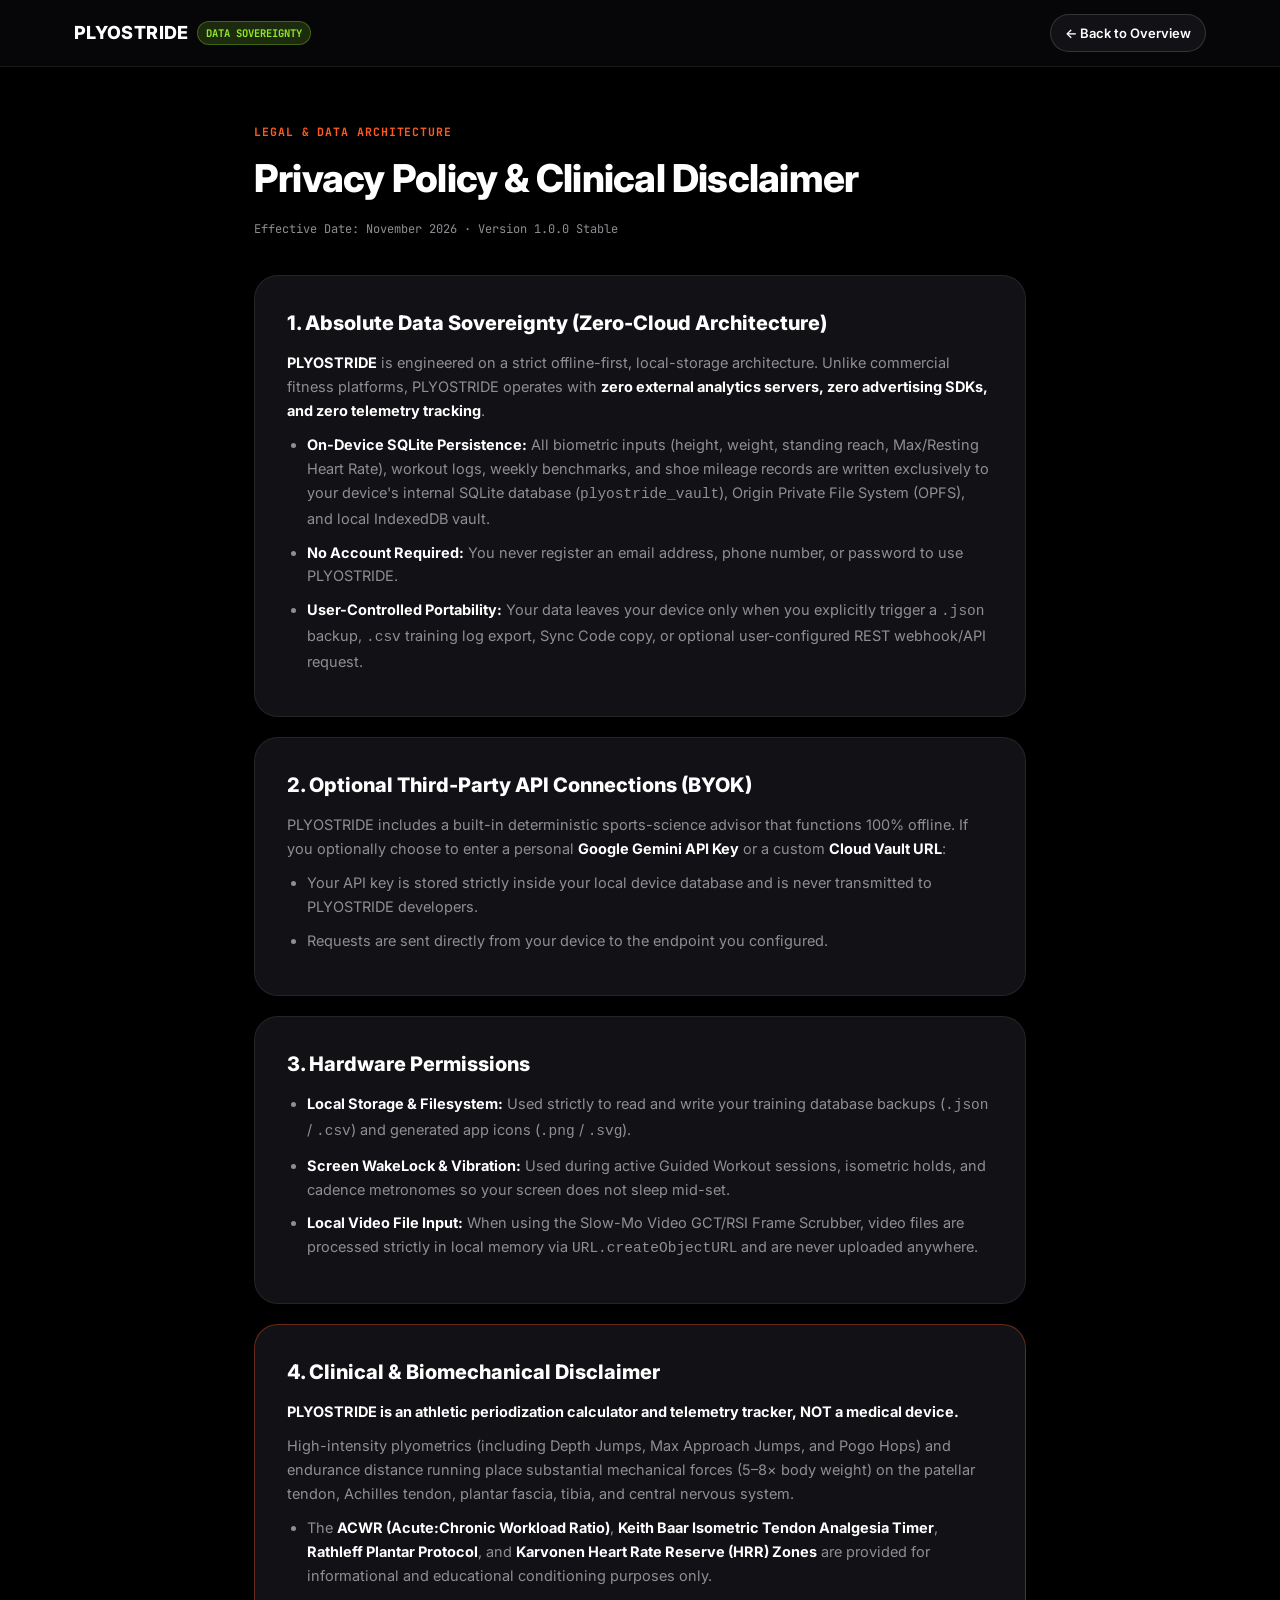
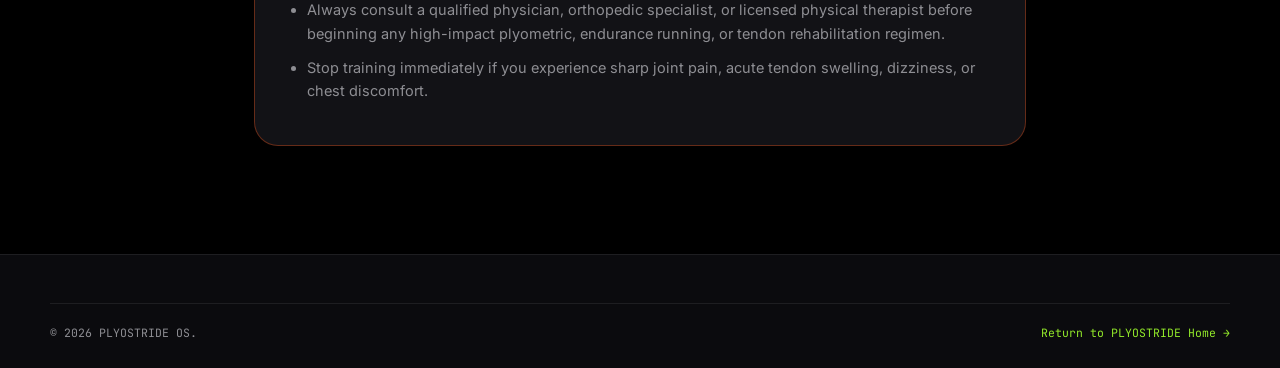
==== privacy.html @ fc4bef41 "Update privacy.html" ====
<!DOCTYPE html>
<html lang="en" data-theme="carbon">
<head>
  <meta charset="UTF-8" />
  <meta name="viewport" content="width=device-width, initial-scale=1.0" />
  <title>Privacy Policy & Clinical Disclaimer | PLYOSTRIDE</title>
  <link rel="icon" type="image/svg+xml" href="data:image/svg+xml,%3Csvg xmlns='http://www.w3.org/2000/svg' viewBox='0 0 512 512'%3E%3Crect width='512' height='512' rx='118' fill='%23121215'/%3E%3Cpath d='M104 388 C196 306 312 286 414 304' fill='none' stroke='%23FF5A1F' stroke-width='36' stroke-linecap='round'/%3E%3Cpath d='M126 322 C214 246 318 228 402 244' fill='none' stroke='%232BC4F3' stroke-width='34' stroke-linecap='round'/%3E%3Cpath d='M168 258 L256 116 L344 258' fill='none' stroke='%2392E82A' stroke-width='42' stroke-linecap='round' stroke-linejoin='round'/%3E%3Ccircle cx='256' cy='228' r='22' fill='%2392E82A'/%3E%3C/svg%3E" />
  <link href="https://fonts.googleapis.com/css2?family=Inter:wght@400;500;600;700;800&family=JetBrains+Mono:wght@500;700&display=swap" rel="stylesheet" />
  <link rel="stylesheet" href="styles.css" />
</head>
<body>

  <nav class="top-nav">
    <div class="nav-inner">
      <a href="index.html" class="brand-lockup">
        <img src="icon.jpg" alt="" class="footer-icon" onerror="this.style.display='none'" />
        <div class="brand-text-wrap">
          <span class="logo-text">PLYOSTRIDE</span>
          <span class="version-pill mono">DATA SOVEREIGNTY</span>
        </div>
      </a>
      <div class="nav-actions">
        <a href="index.html" class="btn-nav">← Back to Overview</a>
      </div>
    </div>
  </nav>

  <main class="legal-container">
    <div class="section-header">
      <span class="eyebrow mono">LEGAL & DATA ARCHITECTURE</span>
      <h2>Privacy Policy & Clinical Disclaimer</h2>
      <p class="mono" style="font-size:12px;">Effective Date: November 2026 · Version 1.0.0 Stable</p>
    </div>

    <section class="legal-card">
      <h2>1. Absolute Data Sovereignty (Zero-Cloud Architecture)</h2>
      <p>
        <strong>PLYOSTRIDE</strong> is engineered on a strict offline-first, local-storage architecture. Unlike commercial fitness platforms, PLYOSTRIDE operates with <strong>zero external analytics servers, zero advertising SDKs, and zero telemetry tracking</strong>.
      </p>
      <ul>
        <li><strong>On-Device SQLite Persistence:</strong> All biometric inputs (height, weight, standing reach, Max/Resting Heart Rate), workout logs, weekly benchmarks, and shoe mileage records are written exclusively to your device's internal SQLite database (<code>plyostride_vault</code>), Origin Private File System (OPFS), and local IndexedDB vault.</li>
        <li><strong>No Account Required:</strong> You never register an email address, phone number, or password to use PLYOSTRIDE.</li>
        <li><strong>User-Controlled Portability:</strong> Your data leaves your device only when you explicitly trigger a <code>.json</code> backup, <code>.csv</code> training log export, Sync Code copy, or optional user-configured REST webhook/API request.</li>
      </ul>
    </section>

    <section class="legal-card">
      <h2>2. Optional Third-Party API Connections (BYOK)</h2>
      <p>
        PLYOSTRIDE includes a built-in deterministic sports-science advisor that functions 100% offline. If you optionally choose to enter a personal <strong>Google Gemini API Key</strong> or a custom <strong>Cloud Vault URL</strong>:
      </p>
      <ul>
        <li>Your API key is stored strictly inside your local device database and is never transmitted to PLYOSTRIDE developers.</li>
        <li>Requests are sent directly from your device to the endpoint you configured.</li>
      </ul>
    </section>

    <section class="legal-card">
      <h2>3. Hardware Permissions</h2>
      <ul>
        <li><strong>Local Storage & Filesystem:</strong> Used strictly to read and write your training database backups (<code>.json</code> / <code>.csv</code>) and generated app icons (<code>.png</code> / <code>.svg</code>).</li>
        <li><strong>Screen WakeLock & Vibration:</strong> Used during active Guided Workout sessions, isometric holds, and cadence metronomes so your screen does not sleep mid-set.</li>
        <li><strong>Local Video File Input:</strong> When using the Slow-Mo Video GCT/RSI Frame Scrubber, video files are processed strictly in local memory via <code>URL.createObjectURL</code> and are never uploaded anywhere.</li>
      </ul>
    </section>

    <section class="legal-card" style="border-color:rgba(255, 90, 31, 0.35);">
      <h2>4. Clinical & Biomechanical Disclaimer</h2>
      <p>
        <strong>PLYOSTRIDE is an athletic periodization calculator and telemetry tracker, NOT a medical device.</strong>
      </p>
      <p>
        High-intensity plyometrics (including Depth Jumps, Max Approach Jumps, and Pogo Hops) and endurance distance running place substantial mechanical forces (5–8× body weight) on the patellar tendon, Achilles tendon, plantar fascia, tibia, and central nervous system.
      </p>
      <ul>
        <li>The <strong>ACWR (Acute:Chronic Workload Ratio)</strong>, <strong>Keith Baar Isometric Tendon Analgesia Timer</strong>, <strong>Rathleff Plantar Protocol</strong>, and <strong>Karvonen Heart Rate Reserve (HRR) Zones</strong> are provided for informational and educational conditioning purposes only.</li>
        <li>Always consult a qualified physician, orthopedic specialist, or licensed physical therapist before beginning any high-impact plyometric, endurance running, or tendon rehabilitation regimen.</li>
        <li>Stop training immediately if you experience sharp joint pain, acute tendon swelling, dizziness, or chest discomfort.</li>
      </ul>
    </section>
  </main>

  <footer class="site-footer">
    <div class="footer-bottom mono">
      <span>© 2026 PLYOSTRIDE OS.</span>
      <a href="index.html" style="color:var(--secondary);text-decoration:none;">Return to PLYOSTRIDE Home →</a>
    </div>
  </footer>

</body>
</html>
---- styles.css ----
/* ==========================================================================
   PLYOSTRIDE WEBSITE DESIGN SYSTEM — XIAOMI HYPEROS OLED ARCHITECTURE
   ========================================================================== */
:root,
html[data-theme="carbon"] {
  --bg: #000000;
  --bg-elevated: #0B0B0E;
  --card: #121216;
  --card-hover: #18181E;
  --hairline: rgba(255, 255, 255, 0.08);
  --hairline-strong: rgba(255, 255, 255, 0.15);
  --text: #FFFFFF;
  --text-dim: #8E8E93;
  --primary: #FF5A1F;
  --secondary: #92E82A;
  --tertiary: #2BC4F3;
  --primary-glow: rgba(255, 90, 31, 0.20);
  --secondary-glow: rgba(146, 232, 42, 0.16);
  --tertiary-glow: rgba(43, 196, 243, 0.16);
  --radius-lg: 24px;
  --radius-md: 16px;
  --spring: cubic-bezier(0.22, 1, 0.36, 1);
}

html[data-theme="cobalt"] {
  --bg: #030712;
  --bg-elevated: #091024;
  --card: #0F172A;
  --card-hover: #1E293B;
  --primary: #3B82F6;
  --secondary: #38BDF8;
  --tertiary: #818CF8;
  --primary-glow: rgba(59, 130, 246, 0.22);
  --secondary-glow: rgba(56, 189, 248, 0.18);
}

html[data-theme="emerald"] {
  --bg: #020806;
  --bg-elevated: #07120E;
  --card: #0B1914;
  --card-hover: #132A22;
  --primary: #10B981;
  --secondary: #A3E635;
  --tertiary: #2DD4BF;
  --primary-glow: rgba(16, 185, 129, 0.22);
  --secondary-glow: rgba(163, 230, 53, 0.18);
}

html[data-theme="crimson"] {
  --bg: #090305;
  --bg-elevated: #12070B;
  --card: #180C10;
  --card-hover: #271319;
  --primary: #F43F5E;
  --secondary: #FB923C;
  --tertiary: #FACC15;
  --primary-glow: rgba(244, 63, 94, 0.22);
  --secondary-glow: rgba(251, 146, 60, 0.18);
}

html[data-theme="amethyst"] {
  --bg: #07040F;
  --bg-elevated: #0E081C;
  --card: #130E24;
  --card-hover: #1F173A;
  --primary: #A855F7;
  --secondary: #22D3EE;
  --tertiary: #E879F9;
  --primary-glow: rgba(168, 85, 247, 0.24);
  --secondary-glow: rgba(34, 211, 238, 0.18);
}

* {
  box-sizing: border-box;
  margin: 0;
  padding: 0;
}

html {
  scroll-behavior: smooth;
  background-color: var(--bg);
  color: var(--text);
  font-family: 'Inter', -apple-system, BlinkMacSystemFont, sans-serif;
  line-height: 1.55;
  -webkit-font-smoothing: antialiased;
}

body {
  background-color: var(--bg);
  color: var(--text);
  overflow-x: hidden;
  position: relative;
  transition: background-color 0.35s var(--spring);
}

.mono {
  font-family: 'JetBrains Mono', monospace;
  font-variant-numeric: tabular-nums;
}

.text-green { color: var(--secondary) !important; }
.text-orange { color: var(--primary) !important; }
.text-cyan { color: var(--tertiary) !important; }

.text-gradient {
  background: linear-gradient(135deg, var(--primary) 0%, var(--secondary) 55%, var(--tertiary) 100%);
  -webkit-background-clip: text;
  -webkit-text-fill-color: transparent;
}

.ambient-glow {
  position: fixed;
  top: -180px;
  left: 50%;
  transform: translateX(-50%);
  width: 860px;
  height: 460px;
  background: radial-gradient(circle, var(--primary-glow) 0%, var(--secondary-glow) 40%, transparent 72%);
  filter: blur(90px);
  pointer-events: none;
  z-index: 0;
  transition: background 0.4s ease;
}

/* ==========================================================================
   NAVIGATION BAR
   ========================================================================== */
.top-nav {
  position: sticky;
  top: 0;
  z-index: 100;
  background: rgba(8, 8, 11, 0.82);
  backdrop-filter: blur(22px) saturate(180%);
  -webkit-backdrop-filter: blur(22px) saturate(180%);
  border-bottom: 1px solid var(--hairline);
}

.nav-inner {
  max-width: 1180px;
  margin: 0 auto;
  padding: 14px 24px;
  display: flex;
  align-items: center;
  justify-content: space-between;
  gap: 16px;
}

.brand-lockup {
  display: inline-flex;
  align-items: center;
  gap: 11px;
  text-decoration: none;
  color: var(--text);
}

.brand-squircle {
  width: 36px;
  height: 36px;
  border-radius: 10px;
  flex-shrink: 0;
  box-shadow: 0 4px 14px rgba(0, 0, 0, 0.6);
}

.brand-text-wrap {
  display: flex;
  align-items: center;
  gap: 8px;
}

.logo-text {
  font-size: 18px;
  font-weight: 800;
  letter-spacing: 0.02em;
}

.version-pill {
  font-size: 10.5px;
  font-weight: 700;
  padding: 3px 8px;
  border-radius: 999px;
  background: var(--secondary-glow);
  color: var(--secondary);
  border: 1px solid rgba(146, 232, 42, 0.3);
}

.nav-links {
  display: flex;
  align-items: center;
  gap: 24px;
}

.nav-links a {
  color: var(--text-dim);
  text-decoration: none;
  font-size: 13.5px;
  font-weight: 600;
  transition: color 0.2s ease;
}

.nav-links a:hover {
  color: var(--text);
}

.nav-actions {
  display: flex;
  align-items: center;
  gap: 12px;
}

.theme-switcher {
  display: inline-flex;
  align-items: center;
  gap: 5px;
  background: var(--card);
  border: 1px solid var(--hairline);
  padding: 4px 7px;
  border-radius: 999px;
}

.theme-dot {
  width: 20px;
  height: 20px;
  border-radius: 50%;
  border: 1.5px solid transparent;
  background: transparent;
  display: inline-flex;
  align-items: center;
  justify-content: center;
  cursor: pointer;
  transition: transform 0.18s var(--spring), border-color 0.18s ease;
}

.theme-dot span {
  width: 12px;
  height: 12px;
  border-radius: 50%;
}

.theme-dot.active {
  border-color: var(--text);
  transform: scale(1.12);
}

.btn-nav {
  display: inline-flex;
  align-items: center;
  gap: 6px;
  background: var(--card);
  border: 1px solid var(--hairline-strong);
  color: var(--text);
  text-decoration: none;
  font-size: 13px;
  font-weight: 600;
  padding: 8px 14px;
  border-radius: 999px;
  transition: all 0.2s var(--spring);
}

.btn-nav:hover {
  background: var(--card-hover);
  border-color: var(--primary);
  transform: translateY(-1px);
}

/* ==========================================================================
   HERO SECTION & INTERACTIVE PHONE MOCKUP
   ========================================================================== */
.hero {
  position: relative;
  z-index: 1;
  max-width: 1180px;
  margin: 0 auto;
  padding: 64px 24px 72px;
}

.hero-grid {
  display: grid;
  grid-template-columns: 1.15fr 0.85fr;
  gap: 48px;
  align-items: center;
}

.status-banner {
  display: inline-flex;
  align-items: center;
  gap: 8px;
  background: var(--card);
  border: 1px solid var(--hairline-strong);
  padding: 6px 14px;
  border-radius: 999px;
  font-size: 11px;
  font-weight: 700;
  color: var(--secondary);
  margin-bottom: 20px;
}

.status-dot {
  width: 8px;
  height: 8px;
  border-radius: 50%;
  background: var(--secondary);
  box-shadow: 0 0 10px var(--secondary);
}

.hero h1 {
  font-size: clamp(2.4rem, 4.6vw, 3.8rem);
  font-weight: 900;
  letter-spacing: -0.03em;
  line-height: 1.08;
  margin-bottom: 20px;
}

.hero-sub {
  font-size: 17px;
  color: var(--text-dim);
  max-width: 580px;
  margin-bottom: 28px;
  line-height: 1.6;
}

.hero-sub strong {
  color: var(--text);
}

.cta-group {
  display: flex;
  flex-wrap: wrap;
  gap: 14px;
  margin-bottom: 32px;
}

.btn {
  display: inline-flex;
  align-items: center;
  justify-content: center;
  gap: 10px;
  font-size: 15px;
  font-weight: 800;
  padding: 15px 26px;
  border-radius: 16px;
  text-decoration: none;
  cursor: pointer;
  transition: transform 0.2s var(--spring), box-shadow 0.2s ease, background 0.2s ease;
}

.btn:active {
  transform: scale(0.97);
}

.btn-primary {
  background: linear-gradient(135deg, var(--secondary) 0%, var(--primary) 100%);
  color: #000000;
  box-shadow: 0 10px 30px var(--primary-glow);
}

.btn-primary:hover {
  transform: translateY(-2px);
  box-shadow: 0 14px 36px var(--primary-glow);
}

.btn-secondary {
  background: var(--card);
  color: var(--text);
  border: 1px solid var(--hairline-strong);
}

.btn-secondary:hover {
  background: var(--card-hover);
  border-color: var(--tertiary);
}

.hero-telemetry-strip {
  display: grid;
  grid-template-columns: repeat(3, 1fr);
  gap: 10px;
  max-width: 560px;
}

.tel-pill {
  background: var(--card);
  border: 1px solid var(--hairline);
  border-radius: 14px;
  padding: 10px 12px;
  display: flex;
  flex-direction: column;
  gap: 3px;
}

.tel-lbl {
  font-size: 10px;
  color: var(--text-dim);
  font-weight: 700;
}

.tel-val {
  font-size: 12px;
  font-weight: 700;
  color: var(--text);
}

/* Interactive Phone Mockup */
.hero-device-stage {
  display: flex;
  flex-direction: column;
  align-items: center;
}

.phone-frame {
  width: 334px;
  background: #08080A;
  border: 2px solid rgba(255, 255, 255, 0.14);
  border-radius: 42px;
  padding: 12px;
  box-shadow: 0 28px 70px rgba(0, 0, 0, 0.85), 0 0 40px var(--primary-glow);
  position: relative;
}

.phone-notch {
  width: 96px;
  height: 20px;
  background: #000000;
  border-radius: 999px;
  margin: 2px auto 10px;
  border: 1px solid rgba(255, 255, 255, 0.06);
}

.phone-screen {
  background: var(--bg);
  border-radius: 30px;
  padding: 14px 12px 12px;
  min-height: 490px;
  display: flex;
  flex-direction: column;
  justify-content: space-between;
  border: 1px solid var(--hairline);
}

.mock-header {
  display: flex;
  align-items: center;
  justify-content: space-between;
  margin-bottom: 10px;
}

.mock-brand {
  display: flex;
  align-items: center;
  gap: 7px;
}

.mock-icon-img {
  width: 24px;
  height: 24px;
  border-radius: 7px;
}

.mock-title {
  font-size: 15px;
  font-weight: 800;
}

.mock-wk-pill {
  font-size: 11px;
  font-weight: 700;
  background: var(--card);
  border: 1px solid var(--hairline);
  padding: 3px 9px;
  border-radius: 999px;
}

.mock-view {
  display: none;
  flex-direction: column;
  gap: 9px;
  flex: 1;
}

.mock-view.active {
  display: flex;
}

.mock-verse {
  background: rgba(255, 255, 255, 0.03);
  border-left: 2.5px solid var(--primary);
  border-radius: 4px 10px 10px 4px;
  padding: 7px 10px;
}

.mock-rings-wrap {
  position: relative;
  display: flex;
  justify-content: center;
  align-items: center;
  padding: 2px 0;
}

.mock-stadium-svg {
  width: 200px;
  height: 162px;
}

.mock-badge-left,
.mock-badge-right {
  position: absolute;
  bottom: 6px;
  background: var(--card);
  border: 1px solid var(--hairline);
  border-radius: 12px;
  padding: 5px 9px;
  display: flex;
  flex-direction: column;
}

.mock-badge-left { left: 2px; }
.mock-badge-right { right: 2px; align-items: flex-end; }

.mock-card {
  background: var(--card);
  border: 1px solid var(--hairline);
  border-radius: 16px;
  padding: 11px 12px;
}

.mock-3col {
  display: grid;
  grid-template-columns: repeat(3, 1fr);
  gap: 6px;
}

.mock-m-lbl { font-size: 10px; color: var(--text-dim); }
.mock-m-val { font-size: 18px; font-weight: 800; line-height: 1.15; margin-top: 2px; }
.mock-m-sub { font-size: 10px; color: var(--text-dim); }

.mock-acwr-bar {
  position: relative;
  height: 8px;
  border-radius: 999px;
  background: linear-gradient(90deg, #3B82F6 0% 28%, #92E82A 28% 65%, #FACC15 65% 78%, #FF453A 78% 100%);
  margin: 8px 0 6px;
}

.mock-acwr-pin {
  position: absolute;
  top: -3px;
  width: 4px;
  height: 14px;
  background: #FFFFFF;
  border-radius: 2px;
}

.mock-tag {
  font-size: 10px;
  font-weight: 700;
  padding: 2px 7px;
  border-radius: 999px;
  background: var(--secondary-glow);
  color: var(--secondary);
}

.mock-ex-item {
  display: flex;
  align-items: center;
  gap: 9px;
  padding: 7px 0;
  border-top: 1px solid var(--hairline);
}

.mock-ex-item:first-of-type { border-top: none; }
.mock-ex-item.done .mock-ex-name { text-decoration: line-through; color: var(--text-dim); }

.mock-chk {
  width: 18px;
  height: 18px;
  border-radius: 50%;
  background: var(--secondary);
  color: #000;
  font-size: 11px;
  font-weight: 900;
  display: inline-flex;
  align-items: center;
  justify-content: center;
  flex-shrink: 0;
}

.mock-chk-open {
  width: 18px;
  height: 18px;
  border-radius: 50%;
  border: 2px solid #48484A;
  flex-shrink: 0;
}

.mock-ex-name { font-size: 12px; font-weight: 600; }
.mock-ex-rx { font-size: 10px; color: var(--text-dim); }

.mock-bottom-nav {
  display: grid;
  grid-template-columns: repeat(3, 1fr);
  gap: 4px;
  background: rgba(255, 255, 255, 0.03);
  border: 1px solid var(--hairline);
  border-radius: 14px;
  padding: 4px;
  margin-top: 10px;
}

.mock-nav-btn {
  background: transparent;
  border: none;
  color: var(--text-dim);
  font-size: 11px;
  font-weight: 700;
  padding: 6px 4px;
  border-radius: 10px;
  cursor: pointer;
}

.mock-nav-btn.active {
  background: var(--card);
  color: var(--primary);
}

.mockup-caption {
  font-size: 11px;
  color: var(--text-dim);
  margin-top: 12px;
  text-align: center;
}

/* ==========================================================================
   MAIN CONTENT SECTIONS & BENTO GRID
   ========================================================================== */
.content-container {
  position: relative;
  z-index: 1;
  max-width: 1180px;
  margin: 0 auto;
  padding: 0 24px 80px;
}

.section-block {
  padding: 56px 0;
  border-top: 1px solid var(--hairline);
}

.section-header {
  max-width: 680px;
  margin-bottom: 36px;
}

.eyebrow {
  font-size: 11.5px;
  font-weight: 700;
  color: var(--primary);
  letter-spacing: 0.08em;
  display: block;
  margin-bottom: 8px;
}

.section-header h2 {
  font-size: clamp(1.75rem, 3vw, 2.4rem);
  font-weight: 800;
  letter-spacing: -0.02em;
  margin-bottom: 12px;
}

.section-header p {
  color: var(--text-dim);
  font-size: 15.5px;
}

.bento-grid {
  display: grid;
  grid-template-columns: repeat(3, 1fr);
  gap: 18px;
}

.bento-card {
  background: var(--card);
  border: 1px solid var(--hairline);
  border-radius: var(--radius-lg);
  padding: 26px;
  display: flex;
  flex-direction: column;
  gap: 10px;
  transition: transform 0.22s var(--spring), border-color 0.22s ease;
}

.bento-card:hover {
  transform: translateY(-3px);
  border-color: var(--hairline-strong);
}

.bento-wide {
  grid-column: span 2;
}

.bento-top {
  display: flex;
  align-items: center;
  justify-content: space-between;
  gap: 8px;
}

.bento-badge {
  font-size: 11px;
  font-weight: 700;
}

.bento-card h3 {
  font-size: 19px;
  font-weight: 700;
  letter-spacing: -0.01em;
}

.bento-card p {
  font-size: 14.5px;
  color: var(--text-dim);
  line-height: 1.6;
}

.bento-card code {
  font-family: 'JetBrains Mono', monospace;
  font-size: 12.5px;
  background: rgba(255, 255, 255, 0.06);
  padding: 2px 6px;
  border-radius: 6px;
  color: var(--text);
}

/* ==========================================================================
   INTERACTIVE BIOMECHANICAL PHYSICS SANDBOX
   ========================================================================== */
.sandbox-grid {
  display: grid;
  grid-template-columns: 1fr 1fr;
  gap: 20px;
}

.sandbox-card {
  background: var(--card);
  border: 1px solid var(--hairline-strong);
  border-radius: var(--radius-lg);
  padding: 28px;
}

.sandbox-head {
  display: flex;
  align-items: center;
  justify-content: space-between;
  gap: 10px;
  margin-bottom: 8px;
}

.sandbox-head h3 {
  font-size: 18px;
  font-weight: 800;
}

.pill-code {
  font-size: 11.5px;
  font-weight: 700;
  background: var(--primary-glow);
  color: var(--primary);
  padding: 4px 10px;
  border-radius: 999px;
}

.sandbox-desc {
  font-size: 13.5px;
  color: var(--text-dim);
  margin-bottom: 20px;
}

.control-group {
  margin-bottom: 16px;
}

.control-label {
  display: flex;
  justify-content: space-between;
  font-size: 13px;
  font-weight: 600;
  margin-bottom: 6px;
}

input[type="range"] {
  width: 100%;
  accent-color: var(--primary);
  cursor: pointer;
}

.sandbox-results {
  display: grid;
  grid-template-columns: repeat(3, 1fr);
  gap: 10px;
  margin-top: 22px;
}

.res-box {
  background: var(--bg-elevated);
  border: 1px solid var(--hairline);
  border-radius: 14px;
  padding: 12px 10px;
  text-align: center;
  display: flex;
  flex-direction: column;
  gap: 3px;
}

.res-lbl {
  font-size: 10px;
  color: var(--text-dim);
  font-weight: 700;
}

.res-num {
  font-size: 18px;
  font-weight: 800;
}

.res-sub {
  font-size: 11px;
  color: var(--text-dim);
}

/* ==========================================================================
   COMPARISON TABLE & INSTALL STEPS
   ========================================================================== */
.table-scroll-wrap {
  overflow-x: auto;
  background: var(--card);
  border: 1px solid var(--hairline);
  border-radius: var(--radius-lg);
}

.comp-table {
  width: 100%;
  border-collapse: collapse;
  text-align: left;
  font-size: 14px;
}

.comp-table th,
.comp-table td {
  padding: 16px 20px;
  border-bottom: 1px solid var(--hairline);
}

.comp-table th {
  font-size: 12px;
  text-transform: uppercase;
  letter-spacing: 0.05em;
  color: var(--text-dim);
  background: rgba(255, 255, 255, 0.02);
}

.comp-table tr:last-child td {
  border-bottom: none;
}

.highlight-col {
  background: rgba(146, 232, 42, 0.04);
  font-weight: 600;
}

.steps-grid {
  display: grid;
  grid-template-columns: repeat(4, 1fr);
  gap: 16px;
}

.step-card {
  background: var(--card);
  border: 1px solid var(--hairline);
  border-radius: var(--radius-md);
  padding: 22px;
}

.step-num {
  font-size: 11px;
  font-weight: 800;
  color: var(--tertiary);
  margin-bottom: 8px;
}

.step-card h3 {
  font-size: 16px;
  font-weight: 700;
  margin-bottom: 8px;
}

.step-card p {
  font-size: 13.5px;
  color: var(--text-dim);
}

.step-card a {
  color: var(--secondary);
  text-decoration: none;
}

/* ==========================================================================
   LEGAL / PRIVACY PAGE STYLES
   ========================================================================== */
.legal-container {
  max-width: 820px;
  margin: 0 auto;
  padding: 56px 24px 88px;
}

.legal-card {
  background: var(--card);
  border: 1px solid var(--hairline);
  border-radius: var(--radius-lg);
  padding: 32px;
  margin-bottom: 20px;
}

.legal-card h2 {
  font-size: 20px;
  font-weight: 800;
  margin-bottom: 12px;
  color: var(--text);
}

.legal-card p,
.legal-card li {
  font-size: 14.5px;
  color: var(--text-dim);
  margin-bottom: 10px;
  line-height: 1.65;
}

.legal-card ul {
  padding-left: 20px;
  margin-top: 8px;
}

.legal-card strong {
  color: var(--text);
}

/* ==========================================================================
   FOOTER
   ========================================================================== */
.site-footer {
  border-top: 1px solid var(--hairline);
  background: var(--bg-elevated);
  padding: 48px 24px 32px;
}

.footer-inner {
  max-width: 1180px;
  margin: 0 auto 32px;
  display: flex;
  flex-wrap: wrap;
  justify-content: space-between;
  gap: 24px;
}

.footer-brand {
  max-width: 420px;
}

.footer-brand p {
  font-size: 13.5px;
  color: var(--text-dim);
  margin-top: 10px;
}

.footer-icon {
  width: 28px;
  height: 28px;
  border-radius: 8px;
}

.footer-links {
  display: flex;
  flex-wrap: wrap;
  gap: 20px;
  align-items: center;
}

.footer-links a {
  color: var(--text-dim);
  text-decoration: none;
  font-size: 13.5px;
  font-weight: 600;
}

.footer-links a:hover {
  color: var(--text);
}

.footer-bottom {
  max-width: 1180px;
  margin: 0 auto;
  padding-top: 20px;
  border-top: 1px solid var(--hairline);
  display: flex;
  flex-wrap: wrap;
  justify-content: space-between;
  font-size: 11.5px;
  color: var(--text-dim);
  gap: 10px;
}

/* ==========================================================================
   RESPONSIVE BREAKPOINTS
   ========================================================================== */
@media (max-width: 980px) {
  .hero-grid {
    grid-template-columns: 1fr;
    text-align: center;
  }
  .hero-sub {
    margin-left: auto;
    margin-right: auto;
  }
  .cta-group {
    justify-content: center;
  }
  .hero-telemetry-strip {
    margin: 0 auto;
  }
  .bento-grid,
  .sandbox-grid {
    grid-template-columns: 1fr;
  }
  .bento-wide {
    grid-column: span 1;
  }
  .steps-grid {
    grid-template-columns: 1fr 1fr;
  }
  .nav-links {
    display: none;
  }
}

@media (max-width: 600px) {
  .steps-grid,
  .hero-telemetry-strip,
  .sandbox-results {
    grid-template-columns: 1fr;
  }
  .nav-inner {
    padding: 12px 16px;
  }
  .version-pill {
    display: none;
  }
}
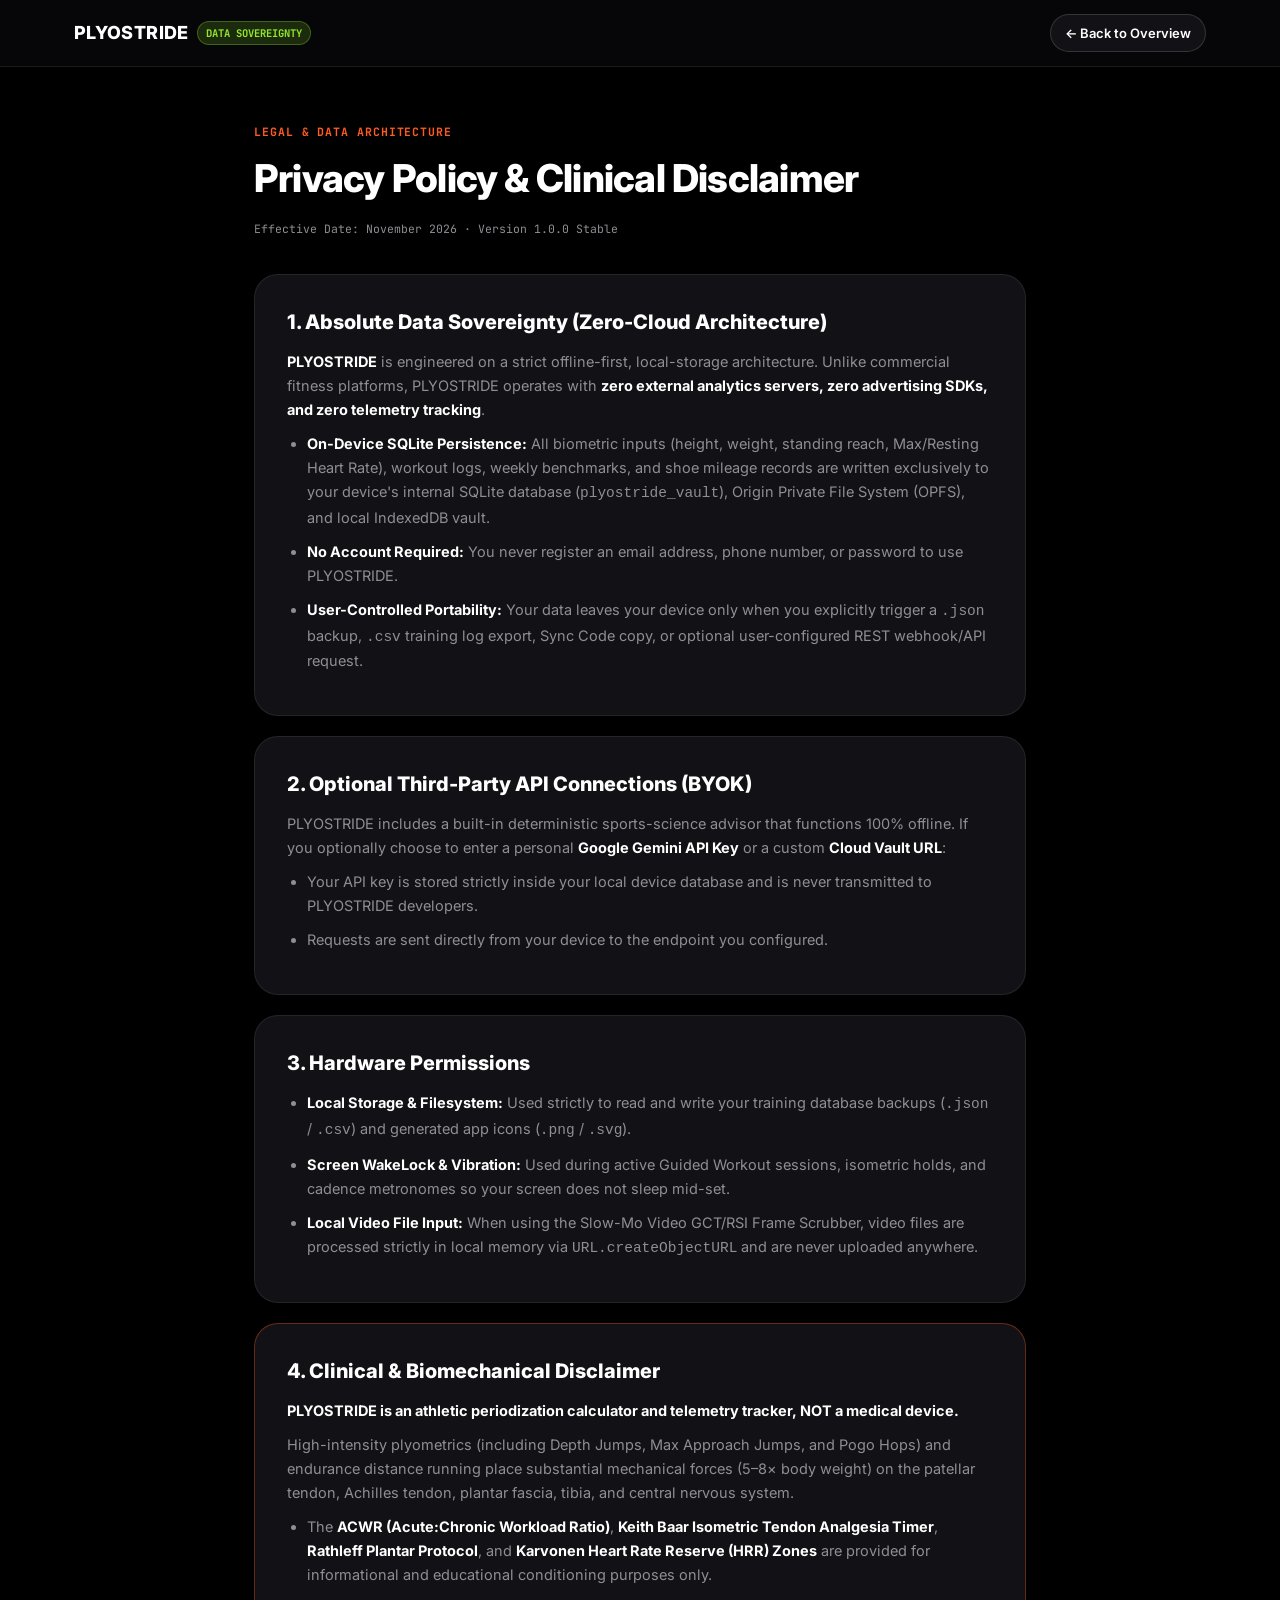
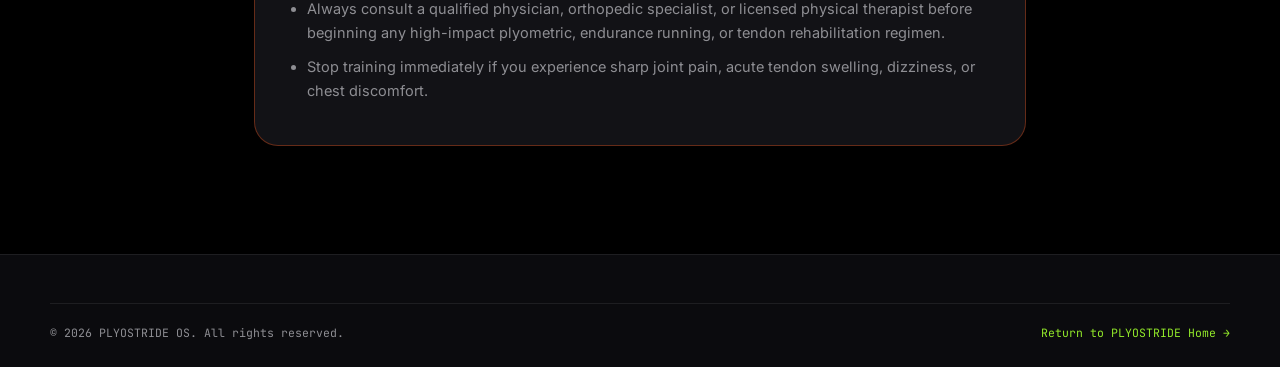
==== commit 3b9c19e3: "Update privacy.html" ====
--- a/privacy.html
+++ b/privacy.html
@@ -2,7 +2,7 @@
 <html lang="en" data-theme="carbon">
 <head>
   <meta charset="UTF-8" />
-  <meta name="viewport" content="width=device-width, initial-scale=1.0" />
+  <meta name="viewport" content="width=device-width, initial-scale=1.0, maximum-scale=5.0" />
   <title>Privacy Policy & Clinical Disclaimer | PLYOSTRIDE</title>
   <link rel="icon" type="image/svg+xml" href="data:image/svg+xml,%3Csvg xmlns='http://www.w3.org/2000/svg' viewBox='0 0 512 512'%3E%3Crect width='512' height='512' rx='118' fill='%23121215'/%3E%3Cpath d='M104 388 C196 306 312 286 414 304' fill='none' stroke='%23FF5A1F' stroke-width='36' stroke-linecap='round'/%3E%3Cpath d='M126 322 C214 246 318 228 402 244' fill='none' stroke='%232BC4F3' stroke-width='34' stroke-linecap='round'/%3E%3Cpath d='M168 258 L256 116 L344 258' fill='none' stroke='%2392E82A' stroke-width='42' stroke-linecap='round' stroke-linejoin='round'/%3E%3Ccircle cx='256' cy='228' r='22' fill='%2392E82A'/%3E%3C/svg%3E" />
   <link href="https://fonts.googleapis.com/css2?family=Inter:wght@400;500;600;700;800&family=JetBrains+Mono:wght@500;700&display=swap" rel="stylesheet" />
@@ -29,7 +29,7 @@
     <div class="section-header">
       <span class="eyebrow mono">LEGAL & DATA ARCHITECTURE</span>
       <h2>Privacy Policy & Clinical Disclaimer</h2>
-      <p class="mono" style="font-size:12px;">Effective Date: November 2026 · Version 1.0.0 Stable</p>
+      <p class="mono" style="font-size:11.5px; color: var(--text-dim);">Effective Date: November 2026 · Version 1.0.0 Stable</p>
     </div>
 
     <section class="legal-card">
@@ -82,8 +82,8 @@
 
   <footer class="site-footer">
     <div class="footer-bottom mono">
-      <span>© 2026 PLYOSTRIDE OS.</span>
-      <a href="index.html" style="color:var(--secondary);text-decoration:none;">Return to PLYOSTRIDE Home →</a>
+      <span>© 2026 PLYOSTRIDE OS. All rights reserved.</span>
+      <a href="index.html" style="color:var(--secondary); text-decoration:none;">Return to PLYOSTRIDE Home →</a>
     </div>
   </footer>
 
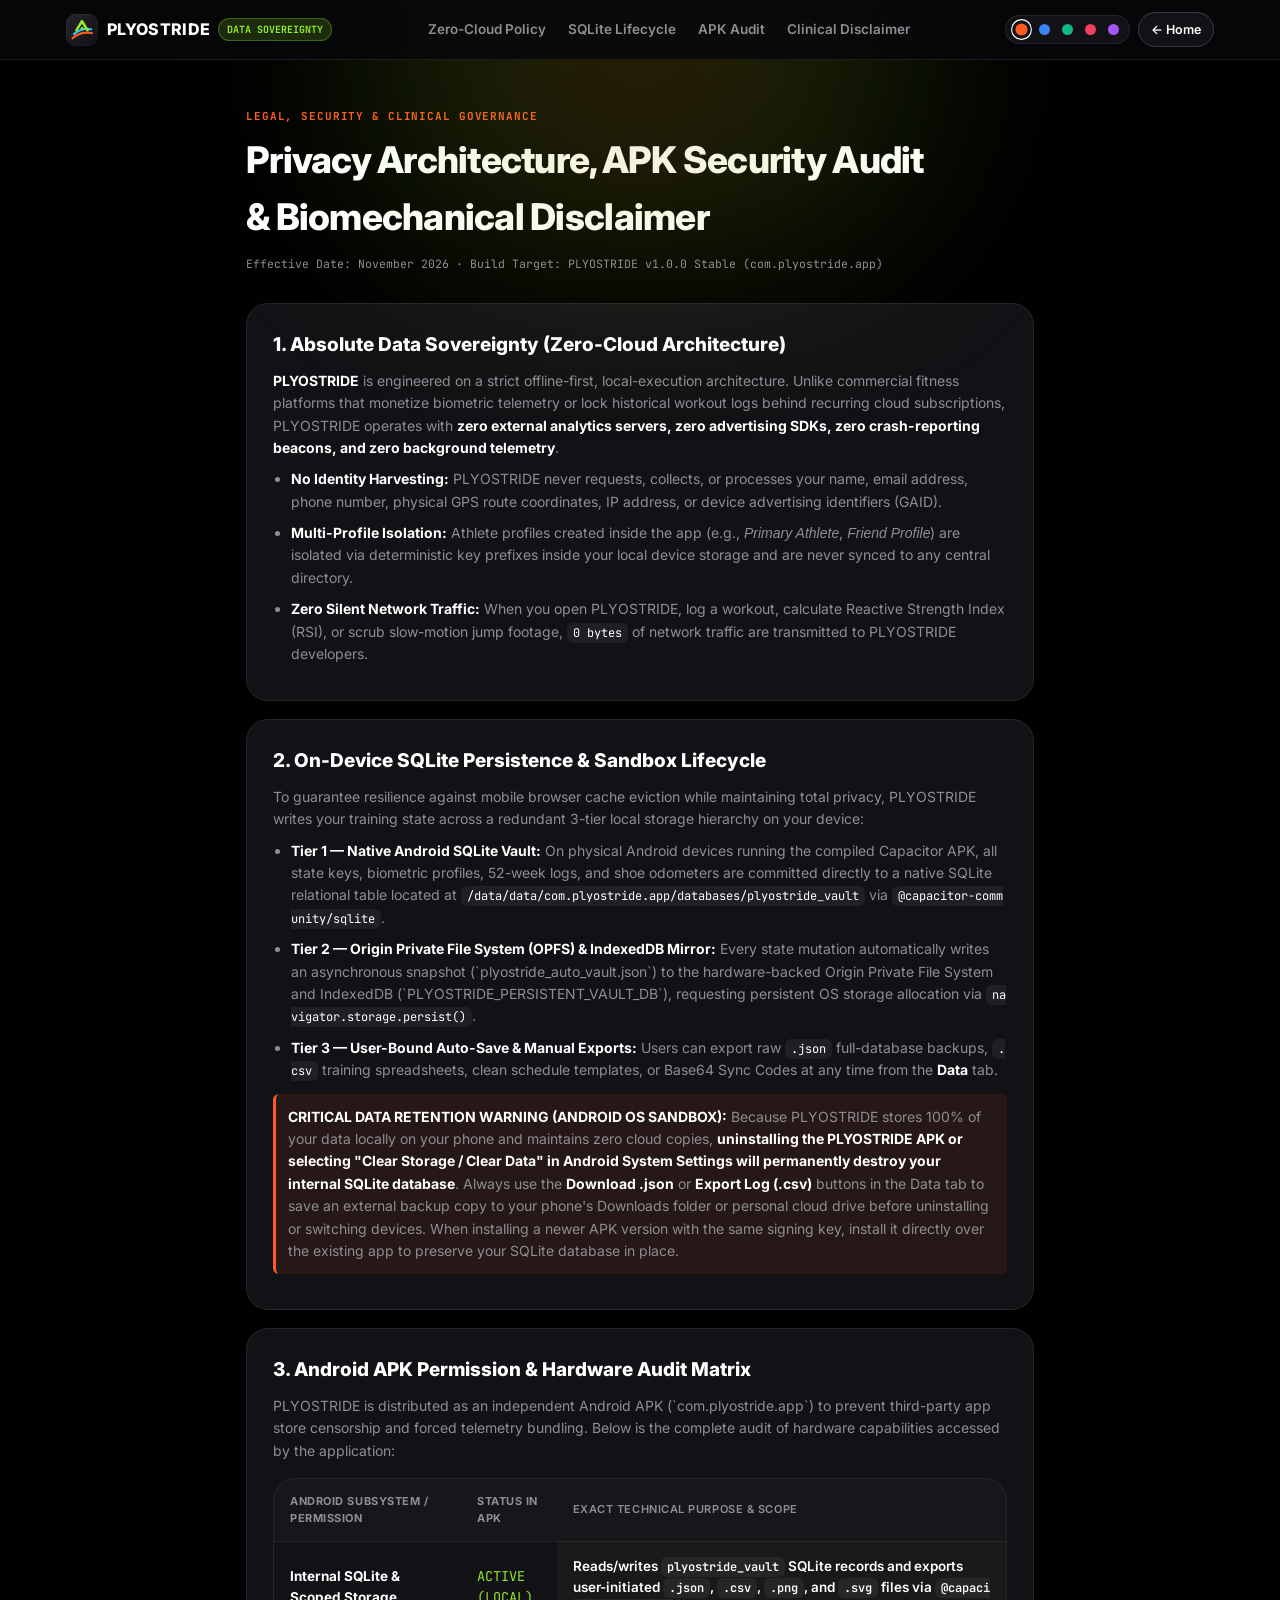
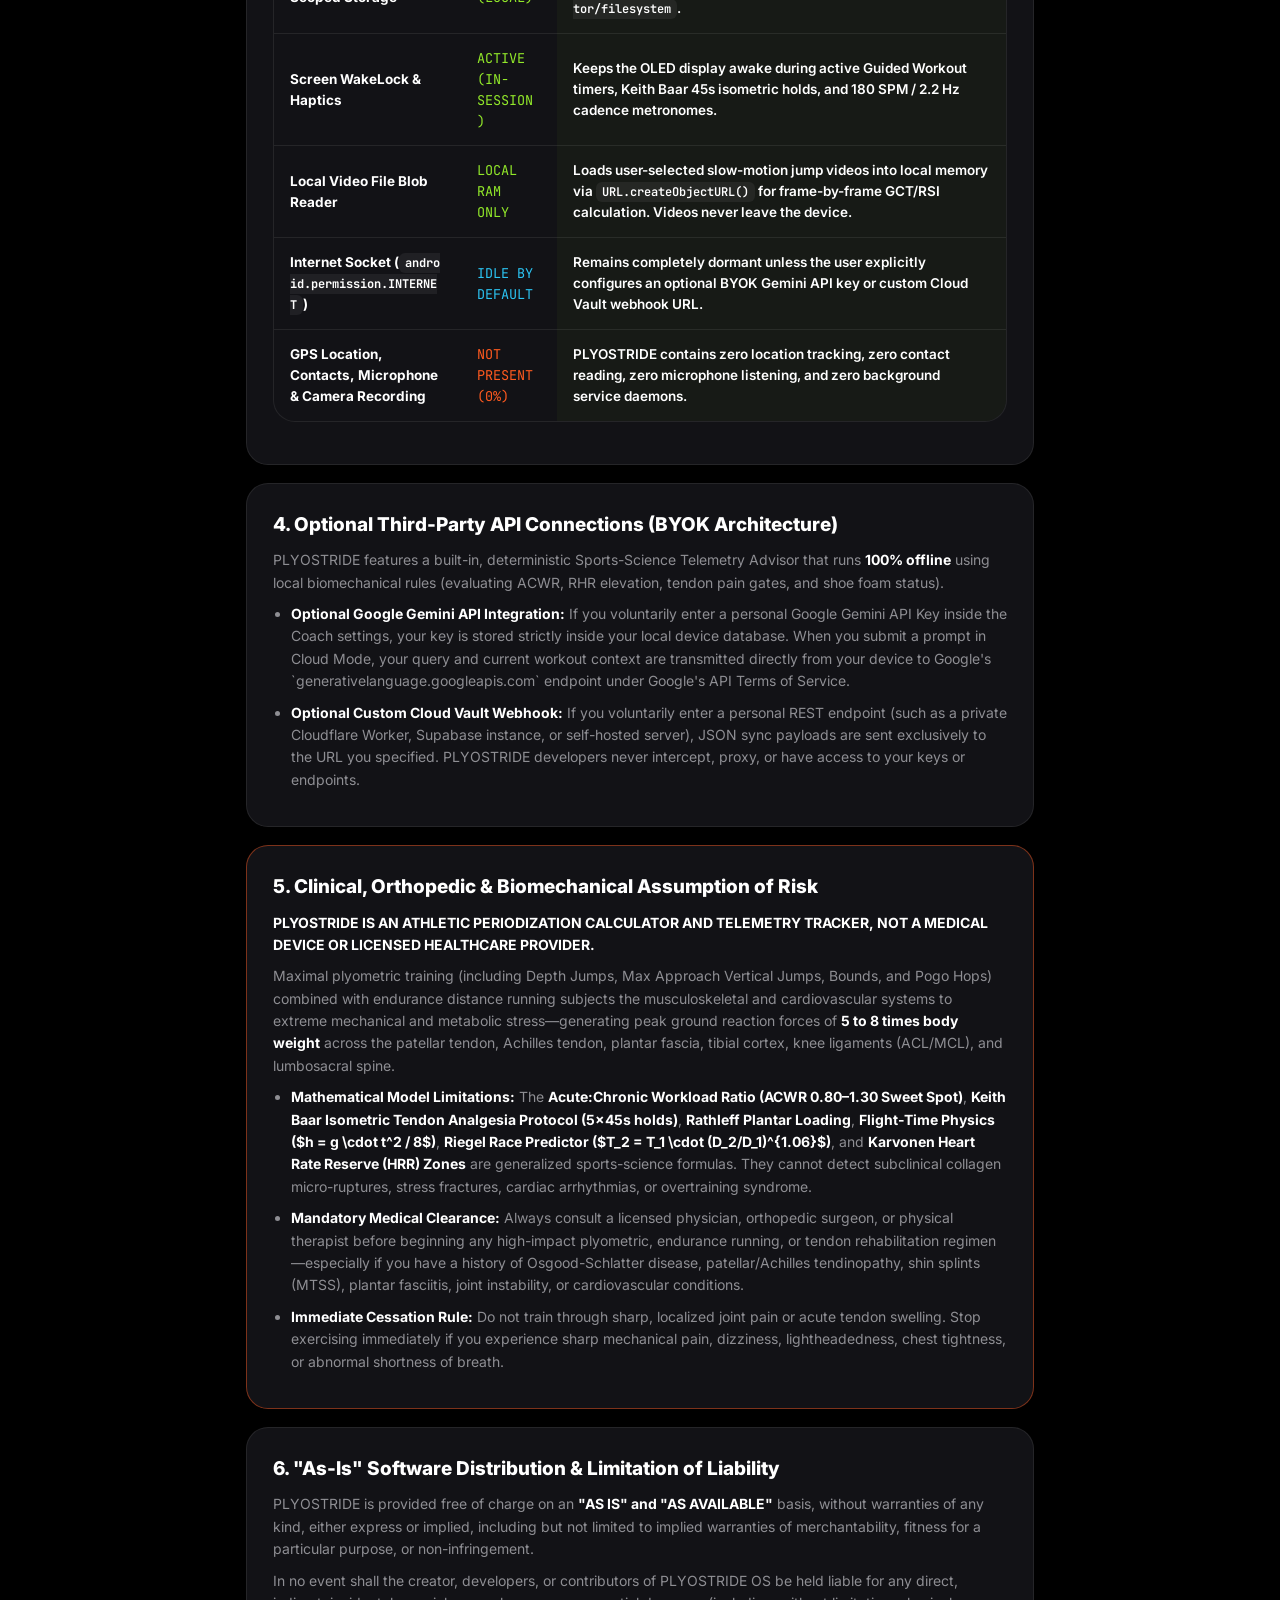
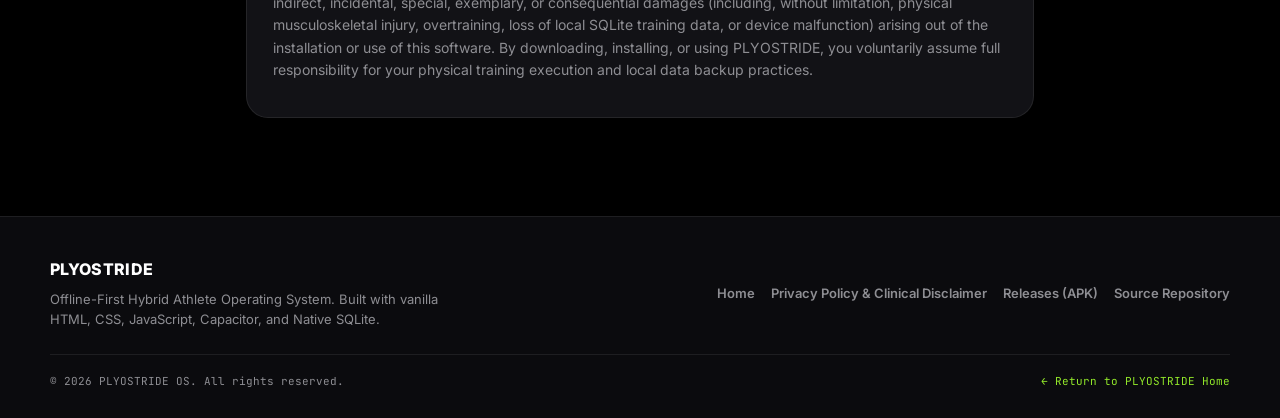
==== commit 365269a9: "Update privacy.html" ====
--- a/privacy.html
+++ b/privacy.html
@@ -3,89 +3,250 @@
 <head>
   <meta charset="UTF-8" />
   <meta name="viewport" content="width=device-width, initial-scale=1.0, maximum-scale=5.0" />
-  <title>Privacy Policy & Clinical Disclaimer | PLYOSTRIDE</title>
-  <link rel="icon" type="image/svg+xml" href="data:image/svg+xml,%3Csvg xmlns='http://www.w3.org/2000/svg' viewBox='0 0 512 512'%3E%3Crect width='512' height='512' rx='118' fill='%23121215'/%3E%3Cpath d='M104 388 C196 306 312 286 414 304' fill='none' stroke='%23FF5A1F' stroke-width='36' stroke-linecap='round'/%3E%3Cpath d='M126 322 C214 246 318 228 402 244' fill='none' stroke='%232BC4F3' stroke-width='34' stroke-linecap='round'/%3E%3Cpath d='M168 258 L256 116 L344 258' fill='none' stroke='%2392E82A' stroke-width='42' stroke-linecap='round' stroke-linejoin='round'/%3E%3Ccircle cx='256' cy='228' r='22' fill='%2392E82A'/%3E%3C/svg%3E" />
-  <link href="https://fonts.googleapis.com/css2?family=Inter:wght@400;500;600;700;800&family=JetBrains+Mono:wght@500;700&display=swap" rel="stylesheet" />
+  <meta name="theme-color" content="#000000" />
+  <title>Privacy Policy, Data Architecture & Clinical Disclaimer | PLYOSTRIDE</title>
+  <meta name="description" content="Complete zero-cloud privacy architecture, Android APK permission audit, native SQLite data lifecycle, and orthopedic/biomechanical disclaimer for PLYOSTRIDE OS." />
+
+  <!-- Crisp Inline SVG Favicon + icon.jpg Touch Fallback -->
+  <link rel="icon" type="image/svg+xml" href="data:image/svg+xml,%3Csvg xmlns='http://www.w3.org/2000/svg' viewBox='0 0 512 512'%3E%3Cdefs%3E%3ClinearGradient id='g' x1='0' y1='0' x2='1' y2='1'%3E%3Cstop offset='0%25' stop-color='%23232329'/%3E%3Cstop offset='100%25' stop-color='%230E0E12'/%3E%3C/linearGradient%3E%3C/defs%3E%3Crect width='512' height='512' rx='118' fill='url(%23g)'/%3E%3Cpath d='M104 388 C196 306 312 286 414 304' fill='none' stroke='%23FF5A1F' stroke-width='36' stroke-linecap='round'/%3E%3Cpath d='M126 322 C214 246 318 228 402 244' fill='none' stroke='%232BC4F3' stroke-width='34' stroke-linecap='round'/%3E%3Cpath d='M168 258 L256 116 L344 258' fill='none' stroke='%2392E82A' stroke-width='42' stroke-linecap='round' stroke-linejoin='round'/%3E%3Ccircle cx='256' cy='228' r='22' fill='%2392E82A'/%3E%3C/svg%3E" />
+  <link rel="apple-touch-icon" href="icon.jpg" />
+
+  <!-- Fonts & Stylesheet -->
+  <link rel="preconnect" href="https://fonts.googleapis.com" />
+  <link rel="preconnect" href="https://fonts.gstatic.com" crossorigin />
+  <link href="https://fonts.googleapis.com/css2?family=Inter:wght@400;500;600;700;800;900&family=JetBrains+Mono:wght@500;600;700&display=swap" rel="stylesheet" />
   <link rel="stylesheet" href="styles.css" />
 </head>
 <body>
 
+  <!-- AMBIENT RADIAL GLOW -->
+  <div class="ambient-glow" aria-hidden="true"></div>
+
+  <!-- STICKY HYPEROS NAVIGATION BAR (WITH LIVE 5-THEME SWITCHER) -->
   <nav class="top-nav">
     <div class="nav-inner">
       <a href="index.html" class="brand-lockup">
-        <img src="icon.jpg" alt="" class="footer-icon" onerror="this.style.display='none'" />
+        <svg class="brand-squircle" viewBox="0 0 512 512" aria-label="PLYOSTRIDE Icon">
+          <defs>
+            <linearGradient id="navIconGrad" x1="0" y1="0" x2="1" y2="1">
+              <stop offset="0%" stop-color="#25252B" />
+              <stop offset="100%" stop-color="#101014" />
+            </linearGradient>
+          </defs>
+          <rect width="512" height="512" rx="118" fill="url(#navIconGrad)" stroke="rgba(255,255,255,0.12)" stroke-width="12" />
+          <path d="M104 388 C196 306 312 286 414 304" fill="none" stroke="var(--primary)" stroke-width="36" stroke-linecap="round" />
+          <path d="M126 322 C214 246 318 228 402 244" fill="none" stroke="var(--tertiary)" stroke-width="34" stroke-linecap="round" />
+          <path d="M168 258 L256 116 L344 258" fill="none" stroke="var(--secondary)" stroke-width="42" stroke-linecap="round" stroke-linejoin="round" />
+          <circle cx="256" cy="228" r="22" fill="var(--secondary)" />
+        </svg>
         <div class="brand-text-wrap">
           <span class="logo-text">PLYOSTRIDE</span>
           <span class="version-pill mono">DATA SOVEREIGNTY</span>
         </div>
       </a>
+
+      <div class="nav-links">
+        <a href="#sovereignty">Zero-Cloud Policy</a>
+        <a href="#sqlite-lifecycle">SQLite Lifecycle</a>
+        <a href="#permissions">APK Audit</a>
+        <a href="#clinical-disclaimer">Clinical Disclaimer</a>
+      </div>
+
       <div class="nav-actions">
-        <a href="index.html" class="btn-nav">← Back to Overview</a>
+        <!-- Live 5-Theme Switcher -->
+        <div class="theme-switcher" role="group" aria-label="OLED Theme Preview">
+          <button type="button" class="theme-dot active" data-set-theme="carbon" title="PLYOSTRIDE Carbon (Default)">
+            <span style="background:#FF5A1F;"></span>
+          </button>
+          <button type="button" class="theme-dot" data-set-theme="cobalt" title="Cobalt Velocity">
+            <span style="background:#3B82F6;"></span>
+          </button>
+          <button type="button" class="theme-dot" data-set-theme="emerald" title="Emerald Bio-Lab">
+            <span style="background:#10B981;"></span>
+          </button>
+          <button type="button" class="theme-dot" data-set-theme="crimson" title="Crimson Apex">
+            <span style="background:#F43F5E;"></span>
+          </button>
+          <button type="button" class="theme-dot" data-set-theme="amethyst" title="Amethyst Neuro">
+            <span style="background:#A855F7;"></span>
+          </button>
+        </div>
+
+        <a href="index.html" class="btn-nav">← Home</a>
       </div>
     </div>
   </nav>
 
+  <!-- MAIN LEGAL, ARCHITECTURAL & CLINICAL DOCUMENTATION -->
   <main class="legal-container">
     <div class="section-header">
-      <span class="eyebrow mono">LEGAL & DATA ARCHITECTURE</span>
-      <h2>Privacy Policy & Clinical Disclaimer</h2>
-      <p class="mono" style="font-size:11.5px; color: var(--text-dim);">Effective Date: November 2026 · Version 1.0.0 Stable</p>
-    </div>
-
+      <span class="eyebrow mono">LEGAL, SECURITY & CLINICAL GOVERNANCE</span>
+      <h2>Privacy Architecture, APK Security Audit & Biomechanical Disclaimer</h2>
+      <p class="mono" style="font-size:11.5px; color: var(--text-dim); margin-top: 6px;">
+        Effective Date: November 2026 · Build Target: PLYOSTRIDE v1.0.0 Stable (com.plyostride.app)
+      </p>
+    </div>
+
+    <!-- 1. ZERO-CLOUD DATA SOVEREIGNTY -->
+    <section id="sovereignty" class="legal-card">
+      <h2>1. Absolute Data Sovereignty (Zero-Cloud Architecture)</h2>
+      <p>
+        <strong>PLYOSTRIDE</strong> is engineered on a strict offline-first, local-execution architecture. Unlike commercial fitness platforms that monetize biometric telemetry or lock historical workout logs behind recurring cloud subscriptions, PLYOSTRIDE operates with <strong>zero external analytics servers, zero advertising SDKs, zero crash-reporting beacons, and zero background telemetry</strong>.
+      </p>
+      <ul>
+        <li><strong>No Identity Harvesting:</strong> PLYOSTRIDE never requests, collects, or processes your name, email address, phone number, physical GPS route coordinates, IP address, or device advertising identifiers (GAID).</li>
+        <li><strong>Multi-Profile Isolation:</strong> Athlete profiles created inside the app (e.g., <em>Primary Athlete</em>, <em>Friend Profile</em>) are isolated via deterministic key prefixes inside your local device storage and are never synced to any central directory.</li>
+        <li><strong>Zero Silent Network Traffic:</strong> When you open PLYOSTRIDE, log a workout, calculate Reactive Strength Index (RSI), or scrub slow-motion jump footage, <code>0 bytes</code> of network traffic are transmitted to PLYOSTRIDE developers.</li>
+      </ul>
+    </section>
+
+    <!-- 2. 3-TIER NATIVE SQLITE STORAGE & SANDBOX LIFECYCLE -->
+    <section id="sqlite-lifecycle" class="legal-card">
+      <h2>2. On-Device SQLite Persistence & Sandbox Lifecycle</h2>
+      <p>
+        To guarantee resilience against mobile browser cache eviction while maintaining total privacy, PLYOSTRIDE writes your training state across a redundant 3-tier local storage hierarchy on your device:
+      </p>
+      <ul>
+        <li><strong>Tier 1 — Native Android SQLite Vault:</strong> On physical Android devices running the compiled Capacitor APK, all state keys, biometric profiles, 52-week logs, and shoe odometers are committed directly to a native SQLite relational table located at <code>/data/data/com.plyostride.app/databases/plyostride_vault</code> via <code>@capacitor-community/sqlite</code>.</li>
+        <li><strong>Tier 2 — Origin Private File System (OPFS) & IndexedDB Mirror:</strong> Every state mutation automatically writes an asynchronous snapshot (`plyostride_auto_vault.json`) to the hardware-backed Origin Private File System and IndexedDB (`PLYOSTRIDE_PERSISTENT_VAULT_DB`), requesting persistent OS storage allocation via <code>navigator.storage.persist()</code>.</li>
+        <li><strong>Tier 3 — User-Bound Auto-Save & Manual Exports:</strong> Users can export raw <code>.json</code> full-database backups, <code>.csv</code> training spreadsheets, clean schedule templates, or Base64 Sync Codes at any time from the <strong>Data</strong> tab.</li>
+      </ul>
+      <p style="margin-top: 12px; padding: 12px; background: rgba(255, 90, 31, 0.08); border-left: 3px solid var(--primary); border-radius: 6px;">
+        <strong>CRITICAL DATA RETENTION WARNING (ANDROID OS SANDBOX):</strong> Because PLYOSTRIDE stores 100% of your data locally on your phone and maintains zero cloud copies, <strong>uninstalling the PLYOSTRIDE APK or selecting "Clear Storage / Clear Data" in Android System Settings will permanently destroy your internal SQLite database</strong>. Always use the <strong>Download .json</strong> or <strong>Export Log (.csv)</strong> buttons in the Data tab to save an external backup copy to your phone's Downloads folder or personal cloud drive before uninstalling or switching devices. When installing a newer APK version with the same signing key, install it directly over the existing app to preserve your SQLite database in place.
+      </p>
+    </section>
+
+    <!-- 3. ANDROID APK PERMISSION & TELEMETRY AUDIT MATRIX -->
+    <section id="permissions" class="legal-card">
+      <h2>3. Android APK Permission & Hardware Audit Matrix</h2>
+      <p>
+        PLYOSTRIDE is distributed as an independent Android APK (`com.plyostride.app`) to prevent third-party app store censorship and forced telemetry bundling. Below is the complete audit of hardware capabilities accessed by the application:
+      </p>
+
+      <div class="table-scroll-wrap" style="margin: 16px 0;">
+        <table class="comp-table">
+          <thead>
+            <tr>
+              <th>Android Subsystem / Permission</th>
+              <th>Status in APK</th>
+              <th class="highlight-col">Exact Technical Purpose & Scope</th>
+            </tr>
+          </thead>
+          <tbody>
+            <tr>
+              <td><strong>Internal SQLite & Scoped Storage</strong></td>
+              <td class="mono text-green">ACTIVE (LOCAL)</td>
+              <td class="highlight-col">Reads/writes <code>plyostride_vault</code> SQLite records and exports user-initiated <code>.json</code>, <code>.csv</code>, <code>.png</code>, and <code>.svg</code> files via <code>@capacitor/filesystem</code>.</td>
+            </tr>
+            <tr>
+              <td><strong>Screen WakeLock & Haptics</strong></td>
+              <td class="mono text-green">ACTIVE (IN-SESSION)</td>
+              <td class="highlight-col">Keeps the OLED display awake during active Guided Workout timers, Keith Baar 45s isometric holds, and 180 SPM / 2.2 Hz cadence metronomes.</td>
+            </tr>
+            <tr>
+              <td><strong>Local Video File Blob Reader</strong></td>
+              <td class="mono text-green">LOCAL RAM ONLY</td>
+              <td class="highlight-col">Loads user-selected slow-motion jump videos into local memory via <code>URL.createObjectURL()</code> for frame-by-frame GCT/RSI calculation. Videos never leave the device.</td>
+            </tr>
+            <tr>
+              <td><strong>Internet Socket (<code>android.permission.INTERNET</code>)</strong></td>
+              <td class="mono text-cyan">IDLE BY DEFAULT</td>
+              <td class="highlight-col">Remains completely dormant unless the user explicitly configures an optional BYOK Gemini API key or custom Cloud Vault webhook URL.</td>
+            </tr>
+            <tr>
+              <td><strong>GPS Location, Contacts, Microphone & Camera Recording</strong></td>
+              <td class="mono text-orange">NOT PRESENT (0%)</td>
+              <td class="highlight-col">PLYOSTRIDE contains zero location tracking, zero contact reading, zero microphone listening, and zero background service daemons.</td>
+            </tr>
+          </tbody>
+        </table>
+      </div>
+    </section>
+
+    <!-- 4. OPTIONAL BYOK (BRING YOUR OWN KEY) API CONNECTIONS -->
     <section class="legal-card">
-      <h2>1. Absolute Data Sovereignty (Zero-Cloud Architecture)</h2>
-      <p>
-        <strong>PLYOSTRIDE</strong> is engineered on a strict offline-first, local-storage architecture. Unlike commercial fitness platforms, PLYOSTRIDE operates with <strong>zero external analytics servers, zero advertising SDKs, and zero telemetry tracking</strong>.
-      </p>
-      <ul>
-        <li><strong>On-Device SQLite Persistence:</strong> All biometric inputs (height, weight, standing reach, Max/Resting Heart Rate), workout logs, weekly benchmarks, and shoe mileage records are written exclusively to your device's internal SQLite database (<code>plyostride_vault</code>), Origin Private File System (OPFS), and local IndexedDB vault.</li>
-        <li><strong>No Account Required:</strong> You never register an email address, phone number, or password to use PLYOSTRIDE.</li>
-        <li><strong>User-Controlled Portability:</strong> Your data leaves your device only when you explicitly trigger a <code>.json</code> backup, <code>.csv</code> training log export, Sync Code copy, or optional user-configured REST webhook/API request.</li>
-      </ul>
-    </section>
-
+      <h2>4. Optional Third-Party API Connections (BYOK Architecture)</h2>
+      <p>
+        PLYOSTRIDE features a built-in, deterministic Sports-Science Telemetry Advisor that runs <strong>100% offline</strong> using local biomechanical rules (evaluating ACWR, RHR elevation, tendon pain gates, and shoe foam status).
+      </p>
+      <ul>
+        <li><strong>Optional Google Gemini API Integration:</strong> If you voluntarily enter a personal Google Gemini API Key inside the Coach settings, your key is stored strictly inside your local device database. When you submit a prompt in Cloud Mode, your query and current workout context are transmitted directly from your device to Google's `generativelanguage.googleapis.com` endpoint under Google's API Terms of Service.</li>
+        <li><strong>Optional Custom Cloud Vault Webhook:</strong> If you voluntarily enter a personal REST endpoint (such as a private Cloudflare Worker, Supabase instance, or self-hosted server), JSON sync payloads are sent exclusively to the URL you specified. PLYOSTRIDE developers never intercept, proxy, or have access to your keys or endpoints.</li>
+      </ul>
+    </section>
+
+    <!-- 5. CLINICAL, ORTHOPEDIC & BIOMECHANICAL DISCLAIMER -->
+    <section id="clinical-disclaimer" class="legal-card" style="border-color:rgba(255, 90, 31, 0.45);">
+      <h2>5. Clinical, Orthopedic & Biomechanical Assumption of Risk</h2>
+      <p>
+        <strong>PLYOSTRIDE IS AN ATHLETIC PERIODIZATION CALCULATOR AND TELEMETRY TRACKER, NOT A MEDICAL DEVICE OR LICENSED HEALTHCARE PROVIDER.</strong>
+      </p>
+      <p>
+        Maximal plyometric training (including Depth Jumps, Max Approach Vertical Jumps, Bounds, and Pogo Hops) combined with endurance distance running subjects the musculoskeletal and cardiovascular systems to extreme mechanical and metabolic stress—generating peak ground reaction forces of <strong>5 to 8 times body weight</strong> across the patellar tendon, Achilles tendon, plantar fascia, tibial cortex, knee ligaments (ACL/MCL), and lumbosacral spine.
+      </p>
+      <ul>
+        <li><strong>Mathematical Model Limitations:</strong> The <strong>Acute:Chronic Workload Ratio (ACWR 0.80–1.30 Sweet Spot)</strong>, <strong>Keith Baar Isometric Tendon Analgesia Protocol (5×45s holds)</strong>, <strong>Rathleff Plantar Loading</strong>, <strong>Flight-Time Physics ($h = g \cdot t^2 / 8$)</strong>, <strong>Riegel Race Predictor ($T_2 = T_1 \cdot (D_2/D_1)^{1.06}$)</strong>, and <strong>Karvonen Heart Rate Reserve (HRR) Zones</strong> are generalized sports-science formulas. They cannot detect subclinical collagen micro-ruptures, stress fractures, cardiac arrhythmias, or overtraining syndrome.</li>
+        <li><strong>Mandatory Medical Clearance:</strong> Always consult a licensed physician, orthopedic surgeon, or physical therapist before beginning any high-impact plyometric, endurance running, or tendon rehabilitation regimen—especially if you have a history of Osgood-Schlatter disease, patellar/Achilles tendinopathy, shin splints (MTSS), plantar fasciitis, joint instability, or cardiovascular conditions.</li>
+        <li><strong>Immediate Cessation Rule:</strong> Do not train through sharp, localized joint pain or acute tendon swelling. Stop exercising immediately if you experience sharp mechanical pain, dizziness, lightheadedness, chest tightness, or abnormal shortness of breath.</li>
+      </ul>
+    </section>
+
+    <!-- 6. "AS-IS" SOFTWARE WARRANTY & LIMITATION OF LIABILITY -->
     <section class="legal-card">
-      <h2>2. Optional Third-Party API Connections (BYOK)</h2>
-      <p>
-        PLYOSTRIDE includes a built-in deterministic sports-science advisor that functions 100% offline. If you optionally choose to enter a personal <strong>Google Gemini API Key</strong> or a custom <strong>Cloud Vault URL</strong>:
-      </p>
-      <ul>
-        <li>Your API key is stored strictly inside your local device database and is never transmitted to PLYOSTRIDE developers.</li>
-        <li>Requests are sent directly from your device to the endpoint you configured.</li>
-      </ul>
-    </section>
-
-    <section class="legal-card">
-      <h2>3. Hardware Permissions</h2>
-      <ul>
-        <li><strong>Local Storage & Filesystem:</strong> Used strictly to read and write your training database backups (<code>.json</code> / <code>.csv</code>) and generated app icons (<code>.png</code> / <code>.svg</code>).</li>
-        <li><strong>Screen WakeLock & Vibration:</strong> Used during active Guided Workout sessions, isometric holds, and cadence metronomes so your screen does not sleep mid-set.</li>
-        <li><strong>Local Video File Input:</strong> When using the Slow-Mo Video GCT/RSI Frame Scrubber, video files are processed strictly in local memory via <code>URL.createObjectURL</code> and are never uploaded anywhere.</li>
-      </ul>
-    </section>
-
-    <section class="legal-card" style="border-color:rgba(255, 90, 31, 0.35);">
-      <h2>4. Clinical & Biomechanical Disclaimer</h2>
-      <p>
-        <strong>PLYOSTRIDE is an athletic periodization calculator and telemetry tracker, NOT a medical device.</strong>
-      </p>
-      <p>
-        High-intensity plyometrics (including Depth Jumps, Max Approach Jumps, and Pogo Hops) and endurance distance running place substantial mechanical forces (5–8× body weight) on the patellar tendon, Achilles tendon, plantar fascia, tibia, and central nervous system.
-      </p>
-      <ul>
-        <li>The <strong>ACWR (Acute:Chronic Workload Ratio)</strong>, <strong>Keith Baar Isometric Tendon Analgesia Timer</strong>, <strong>Rathleff Plantar Protocol</strong>, and <strong>Karvonen Heart Rate Reserve (HRR) Zones</strong> are provided for informational and educational conditioning purposes only.</li>
-        <li>Always consult a qualified physician, orthopedic specialist, or licensed physical therapist before beginning any high-impact plyometric, endurance running, or tendon rehabilitation regimen.</li>
-        <li>Stop training immediately if you experience sharp joint pain, acute tendon swelling, dizziness, or chest discomfort.</li>
-      </ul>
+      <h2>6. "As-Is" Software Distribution & Limitation of Liability</h2>
+      <p>
+        PLYOSTRIDE is provided free of charge on an <strong>"AS IS" and "AS AVAILABLE"</strong> basis, without warranties of any kind, either express or implied, including but not limited to implied warranties of merchantability, fitness for a particular purpose, or non-infringement.
+      </p>
+      <p>
+        In no event shall the creator, developers, or contributors of PLYOSTRIDE OS be held liable for any direct, indirect, incidental, special, exemplary, or consequential damages (including, without limitation, physical musculoskeletal injury, overtraining, loss of local SQLite training data, or device malfunction) arising out of the installation or use of this software. By downloading, installing, or using PLYOSTRIDE, you voluntarily assume full responsibility for your physical training execution and local data backup practices.
+      </p>
     </section>
   </main>
 
+  <!-- FOOTER -->
   <footer class="site-footer">
+    <div class="footer-inner">
+      <div class="footer-brand">
+        <div class="brand-lockup">
+          <img src="icon.jpg" alt="PLYOSTRIDE" class="footer-icon" onerror="this.style.display='none'" />
+          <span class="logo-text">PLYOSTRIDE</span>
+        </div>
+        <p>Offline-First Hybrid Athlete Operating System. Built with vanilla HTML, CSS, JavaScript, Capacitor, and Native SQLite.</p>
+      </div>
+
+      <div class="footer-links">
+        <a href="index.html">Home</a>
+        <a href="privacy.html">Privacy Policy & Clinical Disclaimer</a>
+        <a href="https://github.com/plyostrideos/plyostrideos.github.io/releases" target="_blank" rel="noopener">Releases (APK)</a>
+        <a href="https://github.com/plyostrideos/plyostrideos.github.io" target="_blank" rel="noopener">Source Repository</a>
+      </div>
+    </div>
     <div class="footer-bottom mono">
       <span>© 2026 PLYOSTRIDE OS. All rights reserved.</span>
-      <a href="index.html" style="color:var(--secondary); text-decoration:none;">Return to PLYOSTRIDE Home →</a>
+      <a href="index.html" style="color:var(--secondary); text-decoration:none;">← Return to PLYOSTRIDE Home</a>
     </div>
   </footer>
 
+  <!-- LIVE 5-THEME SWITCHER (SYNCED WITH LOCALSTORAGE) -->
+  <script>
+    const themeDots = document.querySelectorAll('.theme-dot');
+    const savedTheme = localStorage.getItem('plyostride_web_theme');
+    if (savedTheme) {
+      document.documentElement.setAttribute('data-theme', savedTheme);
+      themeDots.forEach(d => {
+        d.classList.toggle('active', d.getAttribute('data-set-theme') === savedTheme);
+      });
+    }
+
+    themeDots.forEach(btn => {
+      btn.addEventListener('click', () => {
+        const theme = btn.getAttribute('data-set-theme') || 'carbon';
+        document.documentElement.setAttribute('data-theme', theme);
+        localStorage.setItem('plyostride_web_theme', theme);
+        themeDots.forEach(d => d.classList.remove('active'));
+        btn.classList.add('active');
+      });
+    });
+  </script>
 </body>
 </html>
--- a/styles.css
+++ b/styles.css
@@ -1,5 +1,5 @@
 /* ==========================================================================
-   PLYOSTRIDE WEBSITE DESIGN SYSTEM — XIAOMI HYPEROS OLED ARCHITECTURE
+   PLYOSTRIDE WEBSITE DESIGN SYSTEM — ZERO-CUTOFF RESPONSIVE ARCHITECTURE
    ========================================================================== */
 :root,
 html[data-theme="carbon"] {
@@ -17,7 +17,7 @@
   --primary-glow: rgba(255, 90, 31, 0.20);
   --secondary-glow: rgba(146, 232, 42, 0.16);
   --tertiary-glow: rgba(43, 196, 243, 0.16);
-  --radius-lg: 24px;
+  --radius-lg: 22px;
   --radius-md: 16px;
   --spring: cubic-bezier(0.22, 1, 0.36, 1);
 }
@@ -70,7 +70,9 @@
   --secondary-glow: rgba(34, 211, 238, 0.18);
 }
 
-* {
+*,
+*::before,
+*::after {
   box-sizing: border-box;
   margin: 0;
   padding: 0;
@@ -83,11 +85,15 @@
   font-family: 'Inter', -apple-system, BlinkMacSystemFont, sans-serif;
   line-height: 1.55;
   -webkit-font-smoothing: antialiased;
+  max-width: 100%;
+  overflow-x: hidden;
 }
 
 body {
   background-color: var(--bg);
   color: var(--text);
+  width: 100%;
+  max-width: 100%;
   overflow-x: hidden;
   position: relative;
   transition: background-color 0.35s var(--spring);
@@ -113,13 +119,12 @@
   top: -180px;
   left: 50%;
   transform: translateX(-50%);
-  width: 860px;
-  height: 460px;
+  width: min(860px, 100vw);
+  height: 440px;
   background: radial-gradient(circle, var(--primary-glow) 0%, var(--secondary-glow) 40%, transparent 72%);
   filter: blur(90px);
   pointer-events: none;
   z-index: 0;
-  transition: background 0.4s ease;
 }
 
 /* ==========================================================================
@@ -129,64 +134,68 @@
   position: sticky;
   top: 0;
   z-index: 100;
-  background: rgba(8, 8, 11, 0.82);
-  backdrop-filter: blur(22px) saturate(180%);
-  -webkit-backdrop-filter: blur(22px) saturate(180%);
+  background: rgba(8, 8, 11, 0.86);
+  backdrop-filter: blur(20px) saturate(180%);
+  -webkit-backdrop-filter: blur(20px) saturate(180%);
   border-bottom: 1px solid var(--hairline);
+  width: 100%;
 }
 
 .nav-inner {
   max-width: 1180px;
   margin: 0 auto;
-  padding: 14px 24px;
+  padding: 12px 16px;
   display: flex;
   align-items: center;
   justify-content: space-between;
-  gap: 16px;
+  gap: 8px;
 }
 
 .brand-lockup {
   display: inline-flex;
   align-items: center;
-  gap: 11px;
+  gap: 9px;
   text-decoration: none;
   color: var(--text);
+  min-width: 0;
 }
 
 .brand-squircle {
-  width: 36px;
-  height: 36px;
-  border-radius: 10px;
+  width: 32px;
+  height: 32px;
+  border-radius: 9px;
   flex-shrink: 0;
-  box-shadow: 0 4px 14px rgba(0, 0, 0, 0.6);
 }
 
 .brand-text-wrap {
   display: flex;
   align-items: center;
   gap: 8px;
+  min-width: 0;
 }
 
 .logo-text {
-  font-size: 18px;
+  font-size: 16px;
   font-weight: 800;
   letter-spacing: 0.02em;
+  white-space: nowrap;
 }
 
 .version-pill {
-  font-size: 10.5px;
+  font-size: 10px;
   font-weight: 700;
   padding: 3px 8px;
   border-radius: 999px;
   background: var(--secondary-glow);
   color: var(--secondary);
   border: 1px solid rgba(146, 232, 42, 0.3);
+  white-space: nowrap;
 }
 
 .nav-links {
   display: flex;
   align-items: center;
-  gap: 24px;
+  gap: 22px;
 }
 
 .nav-links a {
@@ -204,22 +213,23 @@
 .nav-actions {
   display: flex;
   align-items: center;
-  gap: 12px;
+  gap: 8px;
+  flex-shrink: 0;
 }
 
 .theme-switcher {
   display: inline-flex;
   align-items: center;
-  gap: 5px;
+  gap: 4px;
   background: var(--card);
   border: 1px solid var(--hairline);
-  padding: 4px 7px;
+  padding: 4px 6px;
   border-radius: 999px;
 }
 
 .theme-dot {
-  width: 20px;
-  height: 20px;
+  width: 19px;
+  height: 19px;
   border-radius: 50%;
   border: 1.5px solid transparent;
   background: transparent;
@@ -231,14 +241,14 @@
 }
 
 .theme-dot span {
-  width: 12px;
-  height: 12px;
+  width: 11px;
+  height: 11px;
   border-radius: 50%;
 }
 
 .theme-dot.active {
   border-color: var(--text);
-  transform: scale(1.12);
+  transform: scale(1.1);
 }
 
 .btn-nav {
@@ -249,73 +259,74 @@
   border: 1px solid var(--hairline-strong);
   color: var(--text);
   text-decoration: none;
-  font-size: 13px;
+  font-size: 12.5px;
   font-weight: 600;
-  padding: 8px 14px;
+  padding: 7px 12px;
   border-radius: 999px;
-  transition: all 0.2s var(--spring);
-}
-
-.btn-nav:hover {
-  background: var(--card-hover);
-  border-color: var(--primary);
-  transform: translateY(-1px);
+  white-space: nowrap;
 }
 
 /* ==========================================================================
-   HERO SECTION & INTERACTIVE PHONE MOCKUP
+   HERO SECTION & 1:1 ACTUAL APP PHONE MOCKUP
    ========================================================================== */
 .hero {
   position: relative;
   z-index: 1;
   max-width: 1180px;
   margin: 0 auto;
-  padding: 64px 24px 72px;
+  padding: 36px 16px 52px;
 }
 
 .hero-grid {
   display: grid;
-  grid-template-columns: 1.15fr 0.85fr;
-  gap: 48px;
-  align-items: center;
+  grid-template-columns: 1.1fr 0.9fr;
+  gap: 40px;
+  align-items: center;
+}
+
+.hero-copy {
+  min-width: 0;
 }
 
 .status-banner {
   display: inline-flex;
   align-items: center;
-  gap: 8px;
+  gap: 7px;
   background: var(--card);
   border: 1px solid var(--hairline-strong);
-  padding: 6px 14px;
+  padding: 5px 12px;
   border-radius: 999px;
-  font-size: 11px;
+  font-size: 10.5px;
   font-weight: 700;
   color: var(--secondary);
-  margin-bottom: 20px;
+  margin-bottom: 16px;
+  max-width: 100%;
+  flex-wrap: wrap;
 }
 
 .status-dot {
-  width: 8px;
-  height: 8px;
+  width: 7px;
+  height: 7px;
   border-radius: 50%;
   background: var(--secondary);
   box-shadow: 0 0 10px var(--secondary);
+  flex-shrink: 0;
 }
 
 .hero h1 {
-  font-size: clamp(2.4rem, 4.6vw, 3.8rem);
+  font-size: clamp(2rem, 4.5vw, 3.6rem);
   font-weight: 900;
   letter-spacing: -0.03em;
   line-height: 1.08;
-  margin-bottom: 20px;
+  margin-bottom: 16px;
 }
 
 .hero-sub {
-  font-size: 17px;
+  font-size: 15.5px;
   color: var(--text-dim);
   max-width: 580px;
-  margin-bottom: 28px;
-  line-height: 1.6;
+  margin-bottom: 22px;
+  line-height: 1.58;
 }
 
 .hero-sub strong {
@@ -325,37 +336,29 @@
 .cta-group {
   display: flex;
   flex-wrap: wrap;
-  gap: 14px;
-  margin-bottom: 32px;
+  gap: 12px;
+  margin-bottom: 22px;
 }
 
 .btn {
   display: inline-flex;
   align-items: center;
   justify-content: center;
-  gap: 10px;
-  font-size: 15px;
+  gap: 9px;
+  font-size: 14.5px;
   font-weight: 800;
-  padding: 15px 26px;
-  border-radius: 16px;
+  padding: 13px 22px;
+  border-radius: 999px;
   text-decoration: none;
   cursor: pointer;
-  transition: transform 0.2s var(--spring), box-shadow 0.2s ease, background 0.2s ease;
-}
-
-.btn:active {
-  transform: scale(0.97);
+  transition: transform 0.2s var(--spring), box-shadow 0.2s ease;
+  max-width: 100%;
 }
 
 .btn-primary {
-  background: linear-gradient(135deg, var(--secondary) 0%, var(--primary) 100%);
+  background: linear-gradient(90deg, var(--secondary) 0%, var(--primary) 100%);
   color: #000000;
-  box-shadow: 0 10px 30px var(--primary-glow);
-}
-
-.btn-primary:hover {
-  transform: translateY(-2px);
-  box-shadow: 0 14px 36px var(--primary-glow);
+  box-shadow: 0 10px 28px var(--primary-glow);
 }
 
 .btn-secondary {
@@ -364,71 +367,74 @@
   border: 1px solid var(--hairline-strong);
 }
 
-.btn-secondary:hover {
-  background: var(--card-hover);
-  border-color: var(--tertiary);
-}
-
+/* Compact 3-Column Strip (Never stacks into huge vertical blocks on mobile) */
 .hero-telemetry-strip {
   display: grid;
-  grid-template-columns: repeat(3, 1fr);
-  gap: 10px;
+  grid-template-columns: repeat(3, minmax(0, 1fr));
+  gap: 8px;
   max-width: 560px;
 }
 
 .tel-pill {
   background: var(--card);
   border: 1px solid var(--hairline);
-  border-radius: 14px;
-  padding: 10px 12px;
+  border-radius: 13px;
+  padding: 9px 10px;
   display: flex;
   flex-direction: column;
-  gap: 3px;
+  justify-content: center;
+  gap: 2px;
+  min-width: 0;
 }
 
 .tel-lbl {
-  font-size: 10px;
-  color: var(--text-dim);
-  font-weight: 700;
+  font-size: 9.5px;
+  color: var(--text-dim);
+  font-weight: 700;
+  letter-spacing: 0.03em;
 }
 
 .tel-val {
-  font-size: 12px;
+  font-size: 11px;
   font-weight: 700;
   color: var(--text);
-}
-
-/* Interactive Phone Mockup */
+  overflow-wrap: anywhere;
+  word-break: break-word;
+  line-height: 1.3;
+}
+
+/* 1:1 Interactive Phone Mockup Stage */
 .hero-device-stage {
   display: flex;
   flex-direction: column;
   align-items: center;
+  width: 100%;
+  min-width: 0;
 }
 
 .phone-frame {
-  width: 334px;
+  width: 100%;
+  max-width: 356px;
   background: #08080A;
-  border: 2px solid rgba(255, 255, 255, 0.14);
-  border-radius: 42px;
-  padding: 12px;
-  box-shadow: 0 28px 70px rgba(0, 0, 0, 0.85), 0 0 40px var(--primary-glow);
-  position: relative;
+  border: 2.5px solid rgba(255, 255, 255, 0.14);
+  border-radius: 40px;
+  padding: 10px;
+  box-shadow: 0 26px 64px rgba(0, 0, 0, 0.9), 0 0 38px var(--primary-glow);
 }
 
 .phone-notch {
-  width: 96px;
-  height: 20px;
+  width: 84px;
+  height: 16px;
   background: #000000;
   border-radius: 999px;
-  margin: 2px auto 10px;
+  margin: 2px auto 8px;
   border: 1px solid rgba(255, 255, 255, 0.06);
 }
 
 .phone-screen {
-  background: var(--bg);
+  background: #000000;
   border-radius: 30px;
-  padding: 14px 12px 12px;
-  min-height: 490px;
+  padding: 12px 11px 10px;
   display: flex;
   flex-direction: column;
   justify-content: space-between;
@@ -439,6 +445,7 @@
   display: flex;
   align-items: center;
   justify-content: space-between;
+  gap: 6px;
   margin-bottom: 10px;
 }
 
@@ -446,91 +453,336 @@
   display: flex;
   align-items: center;
   gap: 7px;
-}
-
-.mock-icon-img {
-  width: 24px;
-  height: 24px;
+  min-width: 0;
+}
+
+.mock-squircle-logo {
+  width: 25px;
+  height: 25px;
   border-radius: 7px;
+  flex-shrink: 0;
 }
 
 .mock-title {
-  font-size: 15px;
+  font-size: 14px;
   font-weight: 800;
-}
-
+  letter-spacing: 0.02em;
+}
+
+.mock-header-pills {
+  display: flex;
+  align-items: center;
+  gap: 5px;
+  flex-shrink: 0;
+}
+
+.mock-exit-pill,
 .mock-wk-pill {
-  font-size: 11px;
-  font-weight: 700;
-  background: var(--card);
+  font-size: 10px;
+  font-weight: 700;
+  background: #141418;
   border: 1px solid var(--hairline);
-  padding: 3px 9px;
+  padding: 4px 8px;
   border-radius: 999px;
+  display: inline-flex;
+  align-items: center;
+  gap: 4px;
+  color: #E4E4E7;
 }
 
 .mock-view {
   display: none;
   flex-direction: column;
   gap: 9px;
-  flex: 1;
 }
 
 .mock-view.active {
   display: flex;
 }
 
+/* Philippians 4:13 Scripture Card */
 .mock-verse {
-  background: rgba(255, 255, 255, 0.03);
-  border-left: 2.5px solid var(--primary);
-  border-radius: 4px 10px 10px 4px;
-  padding: 7px 10px;
-}
-
+  background: #0E0E12;
+  border: 1px solid var(--hairline);
+  border-left: 3px solid var(--primary);
+  border-radius: 6px 12px 12px 6px;
+  padding: 8px 11px;
+  text-align: left;
+}
+
+.mock-verse-ref {
+  font-size: 9.5px;
+  font-weight: 700;
+  color: var(--text-dim);
+  letter-spacing: 0.04em;
+  margin-bottom: 2px;
+}
+
+.mock-verse-text {
+  font-size: 11px;
+  color: #E4E4E7;
+  line-height: 1.4;
+}
+
+/* 100% Completed Concentric Stadium Rings */
 .mock-rings-wrap {
   position: relative;
   display: flex;
   justify-content: center;
   align-items: center;
-  padding: 2px 0;
+  padding: 2px 0 6px;
 }
 
 .mock-stadium-svg {
-  width: 200px;
-  height: 162px;
+  width: 214px;
+  height: 165px;
 }
 
 .mock-badge-left,
 .mock-badge-right {
   position: absolute;
-  bottom: 6px;
-  background: var(--card);
+  bottom: 4px;
+  background: #121216;
   border: 1px solid var(--hairline);
   border-radius: 12px;
   padding: 5px 9px;
   display: flex;
   flex-direction: column;
-}
-
-.mock-badge-left { left: 2px; }
-.mock-badge-right { right: 2px; align-items: flex-end; }
-
+  gap: 1px;
+}
+
+.mock-badge-left { left: 0; text-align: left; }
+.mock-badge-right { right: 0; text-align: right; }
+
+.mock-b-lbl { font-size: 8.5px; color: var(--text-dim); font-weight: 700; }
+.mock-b-val { font-size: 11px; font-weight: 800; color: var(--text); }
+
+/* App Cards */
 .mock-card {
-  background: var(--card);
+  background: #121216;
   border: 1px solid var(--hairline);
   border-radius: 16px;
   padding: 11px 12px;
+  text-align: left;
 }
 
 .mock-3col {
   display: grid;
-  grid-template-columns: repeat(3, 1fr);
+  grid-template-columns: repeat(3, minmax(0, 1fr));
+  gap: 8px;
+}
+
+.mock-m-lbl {
+  font-size: 10.5px;
+  color: #D4D4D8;
+  display: inline-flex;
+  align-items: center;
+  gap: 4px;
+  font-weight: 600;
+}
+
+.dot-flame {
+  width: 7px;
+  height: 7px;
+  border-radius: 50%;
+  background: var(--primary);
+  display: inline-block;
+}
+
+.dot-clock {
+  width: 7px;
+  height: 7px;
+  border-radius: 50%;
+  background: var(--tertiary);
+  display: inline-block;
+}
+
+.mock-m-val {
+  font-size: 19px;
+  font-weight: 800;
+  line-height: 1.15;
+  margin-top: 3px;
+  color: #FFFFFF;
+}
+
+.mock-m-sub {
+  font-size: 10px;
+  color: var(--text-dim);
+}
+
+/* 7-Day Strip Inside Card */
+.mock-week-strip {
+  display: grid;
+  grid-template-columns: repeat(7, minmax(0, 1fr));
+  gap: 3px;
+  margin-top: 10px;
+  padding-top: 8px;
+  border-top: 1px solid var(--hairline);
+  text-align: center;
+}
+
+.mock-day {
+  display: flex;
+  flex-direction: column;
+  align-items: center;
+  gap: 3px;
+  padding: 4px 2px;
+  border-radius: 8px;
+  font-size: 9px;
+  font-weight: 700;
+  color: var(--text-dim);
+}
+
+.mock-day.active {
+  background: #1F1F26;
+  color: #FFFFFF;
+}
+
+.mock-day i {
+  width: 4px;
+  height: 4px;
+  border-radius: 50%;
+  background: #3F3F46;
+  display: block;
+}
+
+.mock-day.done i {
+  background: var(--secondary);
+  box-shadow: 0 0 6px var(--secondary);
+}
+
+/* Neon Green Start Workout Button */
+.mock-start-btn {
+  width: 100%;
+  background: var(--secondary);
+  color: #000000;
+  border: none;
+  border-radius: 14px;
+  padding: 11px 14px;
+  font-size: 12.5px;
+  font-weight: 800;
+  display: flex;
+  align-items: center;
+  justify-content: center;
+  gap: 7px;
+  cursor: pointer;
+  box-shadow: 0 6px 20px var(--secondary-glow);
+}
+
+/* Goal Completion Card (100% Completed) */
+.mock-goal-card {
+  padding: 11px 12px;
+}
+
+.mock-goal-head {
+  display: flex;
+  align-items: center;
+  justify-content: space-between;
   gap: 6px;
-}
-
-.mock-m-lbl { font-size: 10px; color: var(--text-dim); }
-.mock-m-val { font-size: 18px; font-weight: 800; line-height: 1.15; margin-top: 2px; }
-.mock-m-sub { font-size: 10px; color: var(--text-dim); }
-
+  margin-bottom: 8px;
+}
+
+.mock-goal-title {
+  display: flex;
+  align-items: center;
+  gap: 7px;
+  font-size: 12px;
+  font-weight: 700;
+}
+
+.mock-goal-icon {
+  width: 22px;
+  height: 22px;
+  border-radius: 7px;
+  background: #FACC15;
+  color: #000000;
+  font-size: 10px;
+  display: inline-flex;
+  align-items: center;
+  justify-content: center;
+  font-weight: 900;
+}
+
+.mock-goal-actions {
+  display: flex;
+  gap: 5px;
+}
+
+.pill-session {
+  font-size: 9.5px;
+  font-weight: 700;
+  padding: 3px 8px;
+  border-radius: 999px;
+  background: rgba(43, 196, 243, 0.14);
+  color: var(--tertiary);
+}
+
+.pill-run {
+  font-size: 9.5px;
+  font-weight: 700;
+  padding: 3px 8px;
+  border-radius: 999px;
+  background: rgba(255, 90, 31, 0.16);
+  color: var(--primary);
+}
+
+.mock-goal-pct {
+  font-size: 11px;
+  font-weight: 800;
+  margin-bottom: 5px;
+}
+
+.mock-goal-bar-track {
+  width: 100%;
+  height: 8px;
+  background: #232329;
+  border-radius: 999px;
+  overflow: hidden;
+  margin-bottom: 10px;
+}
+
+.mock-goal-bar-fill {
+  height: 100%;
+  border-radius: 999px;
+  background: linear-gradient(90deg, var(--secondary) 0%, var(--tertiary) 100%);
+  box-shadow: 0 0 12px var(--secondary-glow);
+}
+
+.mock-goal-split {
+  display: grid;
+  grid-template-columns: 1fr 1fr;
+  border-top: 1px solid var(--hairline);
+  padding-top: 8px;
+}
+
+.mock-goal-col:first-child {
+  border-right: 1px solid var(--hairline);
+  padding-right: 10px;
+}
+
+.mock-goal-col:last-child {
+  padding-left: 12px;
+}
+
+.mock-goal-num {
+  font-size: 16px;
+  font-weight: 800;
+  color: #FFFFFF;
+}
+
+.mock-goal-num span {
+  font-size: 10.5px;
+  font-weight: 600;
+  margin-left: 2px;
+  color: var(--text-dim);
+}
+
+.mock-goal-sub {
+  font-size: 9.5px;
+  color: var(--text-dim);
+}
+
+/* Secondary Mockup Views */
 .mock-acwr-bar {
   position: relative;
   height: 8px;
@@ -549,7 +801,7 @@
 }
 
 .mock-tag {
-  font-size: 10px;
+  font-size: 9.5px;
   font-weight: 700;
   padding: 2px 7px;
   border-radius: 999px;
@@ -561,7 +813,7 @@
   display: flex;
   align-items: center;
   gap: 9px;
-  padding: 7px 0;
+  padding: 6px 0;
   border-top: 1px solid var(--hairline);
 }
 
@@ -569,12 +821,12 @@
 .mock-ex-item.done .mock-ex-name { text-decoration: line-through; color: var(--text-dim); }
 
 .mock-chk {
-  width: 18px;
-  height: 18px;
+  width: 17px;
+  height: 17px;
   border-radius: 50%;
   background: var(--secondary);
   color: #000;
-  font-size: 11px;
+  font-size: 10.5px;
   font-weight: 900;
   display: inline-flex;
   align-items: center;
@@ -582,113 +834,107 @@
   flex-shrink: 0;
 }
 
-.mock-chk-open {
-  width: 18px;
-  height: 18px;
-  border-radius: 50%;
-  border: 2px solid #48484A;
-  flex-shrink: 0;
-}
-
-.mock-ex-name { font-size: 12px; font-weight: 600; }
-.mock-ex-rx { font-size: 10px; color: var(--text-dim); }
-
+.mock-ex-name { font-size: 11.5px; font-weight: 600; }
+.mock-ex-rx { font-size: 9.5px; color: var(--text-dim); }
+
+/* 5-Icon Bottom Nav Bar */
 .mock-bottom-nav {
   display: grid;
-  grid-template-columns: repeat(3, 1fr);
-  gap: 4px;
-  background: rgba(255, 255, 255, 0.03);
-  border: 1px solid var(--hairline);
-  border-radius: 14px;
-  padding: 4px;
+  grid-template-columns: repeat(5, minmax(0, 1fr));
+  gap: 2px;
+  border-top: 1px solid var(--hairline);
+  padding-top: 8px;
   margin-top: 10px;
 }
 
-.mock-nav-btn {
+.mock-nav-item {
   background: transparent;
   border: none;
   color: var(--text-dim);
-  font-size: 11px;
-  font-weight: 700;
-  padding: 6px 4px;
-  border-radius: 10px;
+  display: flex;
+  flex-direction: column;
+  align-items: center;
+  gap: 3px;
+  font-size: 9.5px;
+  font-weight: 600;
   cursor: pointer;
-}
-
-.mock-nav-btn.active {
-  background: var(--card);
+  padding: 3px 2px;
+}
+
+.mock-nav-item.active {
   color: var(--primary);
 }
 
 .mockup-caption {
-  font-size: 11px;
-  color: var(--text-dim);
-  margin-top: 12px;
+  font-size: 10.5px;
+  color: var(--text-dim);
+  margin-top: 10px;
   text-align: center;
+  max-width: 340px;
 }
 
 /* ==========================================================================
-   MAIN CONTENT SECTIONS & BENTO GRID
+   MAIN CONTENT SECTIONS & BENTO GRID (ZERO HORIZONTAL OVERFLOW)
    ========================================================================== */
 .content-container {
   position: relative;
   z-index: 1;
   max-width: 1180px;
   margin: 0 auto;
-  padding: 0 24px 80px;
+  padding: 0 16px 72px;
+  width: 100%;
 }
 
 .section-block {
-  padding: 56px 0;
+  padding: 48px 0;
   border-top: 1px solid var(--hairline);
 }
 
 .section-header {
   max-width: 680px;
-  margin-bottom: 36px;
+  margin-bottom: 30px;
 }
 
 .eyebrow {
-  font-size: 11.5px;
+  font-size: 11px;
   font-weight: 700;
   color: var(--primary);
   letter-spacing: 0.08em;
   display: block;
-  margin-bottom: 8px;
+  margin-bottom: 6px;
 }
 
 .section-header h2 {
-  font-size: clamp(1.75rem, 3vw, 2.4rem);
+  font-size: clamp(1.6rem, 3vw, 2.3rem);
   font-weight: 800;
   letter-spacing: -0.02em;
-  margin-bottom: 12px;
+  margin-bottom: 10px;
 }
 
 .section-header p {
   color: var(--text-dim);
-  font-size: 15.5px;
+  font-size: 15px;
 }
 
 .bento-grid {
   display: grid;
-  grid-template-columns: repeat(3, 1fr);
-  gap: 18px;
+  grid-template-columns: repeat(3, minmax(0, 1fr));
+  gap: 16px;
+  width: 100%;
 }
 
 .bento-card {
   background: var(--card);
   border: 1px solid var(--hairline);
   border-radius: var(--radius-lg);
-  padding: 26px;
+  padding: 22px;
   display: flex;
   flex-direction: column;
-  gap: 10px;
-  transition: transform 0.22s var(--spring), border-color 0.22s ease;
-}
-
-.bento-card:hover {
-  transform: translateY(-3px);
-  border-color: var(--hairline-strong);
+  gap: 9px;
+  min-width: 0;
+  max-width: 100%;
+  overflow-wrap: anywhere;
+  word-break: break-word;
 }
 
 .bento-wide {
@@ -699,33 +945,43 @@
   display: flex;
   align-items: center;
   justify-content: space-between;
-  gap: 8px;
+  flex-wrap: wrap;
+  gap: 6px;
 }
 
 .bento-badge {
-  font-size: 11px;
-  font-weight: 700;
+  font-size: 10.5px;
+  font-weight: 700;
+}
+
+.bento-sub-tag {
+  font-size: 10.5px;
+  color: var(--text-dim);
 }
 
 .bento-card h3 {
-  font-size: 19px;
+  font-size: 18px;
   font-weight: 700;
   letter-spacing: -0.01em;
 }
 
 .bento-card p {
-  font-size: 14.5px;
+  font-size: 14px;
   color: var(--text-dim);
   line-height: 1.6;
 }
 
-.bento-card code {
+.bento-card code,
+.step-card code,
+.legal-card code {
   font-family: 'JetBrains Mono', monospace;
-  font-size: 12.5px;
+  font-size: 12px;
   background: rgba(255, 255, 255, 0.06);
   padding: 2px 6px;
   border-radius: 6px;
   color: var(--text);
+  overflow-wrap: anywhere;
+  word-break: break-all;
 }
 
 /* ==========================================================================
@@ -733,55 +989,57 @@
    ========================================================================== */
 .sandbox-grid {
   display: grid;
-  grid-template-columns: 1fr 1fr;
-  gap: 20px;
+  grid-template-columns: repeat(2, minmax(0, 1fr));
+  gap: 18px;
 }
 
 .sandbox-card {
   background: var(--card);
   border: 1px solid var(--hairline-strong);
   border-radius: var(--radius-lg);
-  padding: 28px;
+  padding: 22px;
+  min-width: 0;
 }
 
 .sandbox-head {
   display: flex;
   align-items: center;
   justify-content: space-between;
-  gap: 10px;
+  flex-wrap: wrap;
+  gap: 8px;
   margin-bottom: 8px;
 }
 
 .sandbox-head h3 {
-  font-size: 18px;
+  font-size: 17px;
   font-weight: 800;
 }
 
 .pill-code {
-  font-size: 11.5px;
+  font-size: 11px;
   font-weight: 700;
   background: var(--primary-glow);
   color: var(--primary);
-  padding: 4px 10px;
+  padding: 3px 9px;
   border-radius: 999px;
 }
 
 .sandbox-desc {
   font-size: 13.5px;
   color: var(--text-dim);
-  margin-bottom: 20px;
+  margin-bottom: 18px;
 }
 
 .control-group {
-  margin-bottom: 16px;
+  margin-bottom: 14px;
 }
 
 .control-label {
   display: flex;
   justify-content: space-between;
-  font-size: 13px;
+  font-size: 12.5px;
   font-weight: 600;
-  margin-bottom: 6px;
+  margin-bottom: 5px;
 }
 
 input[type="range"] {
@@ -792,35 +1050,36 @@
 
 .sandbox-results {
   display: grid;
-  grid-template-columns: repeat(3, 1fr);
-  gap: 10px;
-  margin-top: 22px;
+  grid-template-columns: repeat(3, minmax(0, 1fr));
+  gap: 8px;
+  margin-top: 18px;
 }
 
 .res-box {
   background: var(--bg-elevated);
   border: 1px solid var(--hairline);
-  border-radius: 14px;
-  padding: 12px 10px;
+  border-radius: 12px;
+  padding: 10px 6px;
   text-align: center;
   display: flex;
   flex-direction: column;
-  gap: 3px;
+  gap: 2px;
+  min-width: 0;
 }
 
 .res-lbl {
+  font-size: 9px;
+  color: var(--text-dim);
+  font-weight: 700;
+}
+
+.res-num {
+  font-size: 15px;
+  font-weight: 800;
+}
+
+.res-sub {
   font-size: 10px;
-  color: var(--text-dim);
-  font-weight: 700;
-}
-
-.res-num {
-  font-size: 18px;
-  font-weight: 800;
-}
-
-.res-sub {
-  font-size: 11px;
   color: var(--text-dim);
 }
 
@@ -832,23 +1091,24 @@
   background: var(--card);
   border: 1px solid var(--hairline);
   border-radius: var(--radius-lg);
+  width: 100%;
 }
 
 .comp-table {
   width: 100%;
   border-collapse: collapse;
   text-align: left;
-  font-size: 14px;
+  font-size: 13.5px;
 }
 
 .comp-table th,
 .comp-table td {
-  padding: 16px 20px;
+  padding: 14px 16px;
   border-bottom: 1px solid var(--hairline);
 }
 
 .comp-table th {
-  font-size: 12px;
+  font-size: 11px;
   text-transform: uppercase;
   letter-spacing: 0.05em;
   color: var(--text-dim);
@@ -866,32 +1126,33 @@
 
 .steps-grid {
   display: grid;
-  grid-template-columns: repeat(4, 1fr);
-  gap: 16px;
+  grid-template-columns: repeat(4, minmax(0, 1fr));
+  gap: 14px;
 }
 
 .step-card {
   background: var(--card);
   border: 1px solid var(--hairline);
   border-radius: var(--radius-md);
-  padding: 22px;
+  padding: 20px;
+  min-width: 0;
 }
 
 .step-num {
-  font-size: 11px;
+  font-size: 10.5px;
   font-weight: 800;
   color: var(--tertiary);
-  margin-bottom: 8px;
+  margin-bottom: 6px;
 }
 
 .step-card h3 {
-  font-size: 16px;
-  font-weight: 700;
-  margin-bottom: 8px;
+  font-size: 15.5px;
+  font-weight: 700;
+  margin-bottom: 6px;
 }
 
 .step-card p {
-  font-size: 13.5px;
+  font-size: 13px;
   color: var(--text-dim);
 }
 
@@ -906,35 +1167,36 @@
 .legal-container {
   max-width: 820px;
   margin: 0 auto;
-  padding: 56px 24px 88px;
+  padding: 48px 16px 80px;
 }
 
 .legal-card {
   background: var(--card);
   border: 1px solid var(--hairline);
   border-radius: var(--radius-lg);
-  padding: 32px;
-  margin-bottom: 20px;
+  padding: 26px;
+  margin-bottom: 18px;
+  overflow-wrap: anywhere;
 }
 
 .legal-card h2 {
-  font-size: 20px;
+  font-size: 19px;
   font-weight: 800;
-  margin-bottom: 12px;
+  margin-bottom: 10px;
   color: var(--text);
 }
 
 .legal-card p,
 .legal-card li {
-  font-size: 14.5px;
-  color: var(--text-dim);
-  margin-bottom: 10px;
-  line-height: 1.65;
+  font-size: 14px;
+  color: var(--text-dim);
+  margin-bottom: 9px;
+  line-height: 1.6;
 }
 
 .legal-card ul {
-  padding-left: 20px;
-  margin-top: 8px;
+  padding-left: 18px;
+  margin-top: 6px;
 }
 
 .legal-card strong {
@@ -947,16 +1209,16 @@
 .site-footer {
   border-top: 1px solid var(--hairline);
   background: var(--bg-elevated);
-  padding: 48px 24px 32px;
+  padding: 40px 16px 28px;
 }
 
 .footer-inner {
   max-width: 1180px;
-  margin: 0 auto 32px;
+  margin: 0 auto 24px;
   display: flex;
   flex-wrap: wrap;
   justify-content: space-between;
-  gap: 24px;
+  gap: 20px;
 }
 
 .footer-brand {
@@ -964,55 +1226,52 @@
 }
 
 .footer-brand p {
-  font-size: 13.5px;
-  color: var(--text-dim);
-  margin-top: 10px;
+  font-size: 13px;
+  color: var(--text-dim);
+  margin-top: 8px;
 }
 
 .footer-icon {
-  width: 28px;
-  height: 28px;
-  border-radius: 8px;
+  width: 26px;
+  height: 26px;
+  border-radius: 7px;
 }
 
 .footer-links {
   display: flex;
   flex-wrap: wrap;
-  gap: 20px;
+  gap: 16px;
   align-items: center;
 }
 
 .footer-links a {
   color: var(--text-dim);
   text-decoration: none;
-  font-size: 13.5px;
+  font-size: 13px;
   font-weight: 600;
-}
-
-.footer-links a:hover {
-  color: var(--text);
 }
 
 .footer-bottom {
   max-width: 1180px;
   margin: 0 auto;
-  padding-top: 20px;
+  padding-top: 18px;
   border-top: 1px solid var(--hairline);
   display: flex;
   flex-wrap: wrap;
   justify-content: space-between;
-  font-size: 11.5px;
-  color: var(--text-dim);
-  gap: 10px;
+  font-size: 11px;
+  color: var(--text-dim);
+  gap: 8px;
 }
 
 /* ==========================================================================
-   RESPONSIVE BREAKPOINTS
+   RESPONSIVE BREAKPOINTS (MOBILE-FIRST FIT WITHOUT CUTOFFS)
    ========================================================================== */
 @media (max-width: 980px) {
   .hero-grid {
     grid-template-columns: 1fr;
     text-align: center;
+    gap: 28px;
   }
   .hero-sub {
     margin-left: auto;
@@ -1032,7 +1291,7 @@
     grid-column: span 1;
   }
   .steps-grid {
-    grid-template-columns: 1fr 1fr;
+    grid-template-columns: repeat(2, minmax(0, 1fr));
   }
   .nav-links {
     display: none;
@@ -1040,15 +1299,18 @@
 }
 
 @media (max-width: 600px) {
-  .steps-grid,
-  .hero-telemetry-strip,
-  .sandbox-results {
-    grid-template-columns: 1fr;
-  }
-  .nav-inner {
-    padding: 12px 16px;
-  }
   .version-pill {
     display: none;
   }
-}
+  .steps-grid {
+    grid-template-columns: 1fr;
+  }
+  .hero {
+    padding: 24px 14px 40px;
+  }
+  .bento-card,
+  .sandbox-card,
+  .step-card {
+    padding: 18px;
+  }
+}
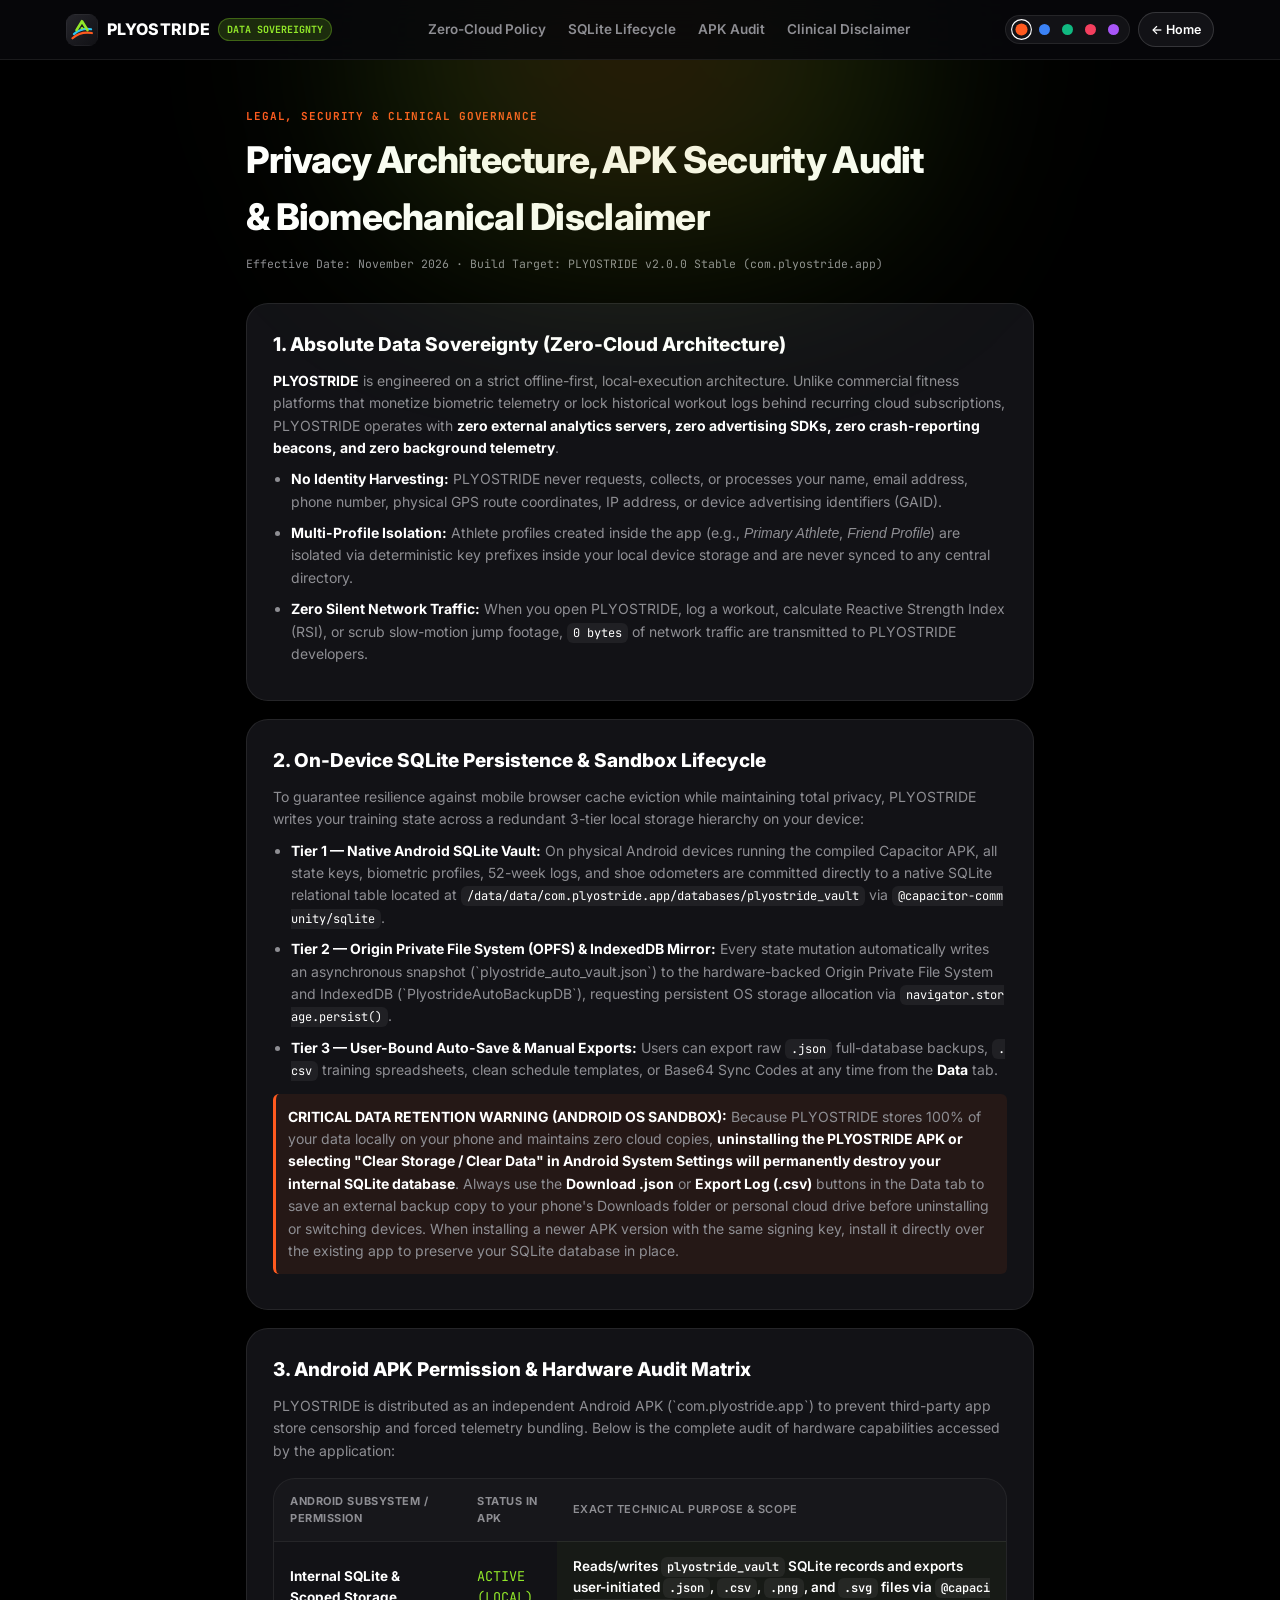
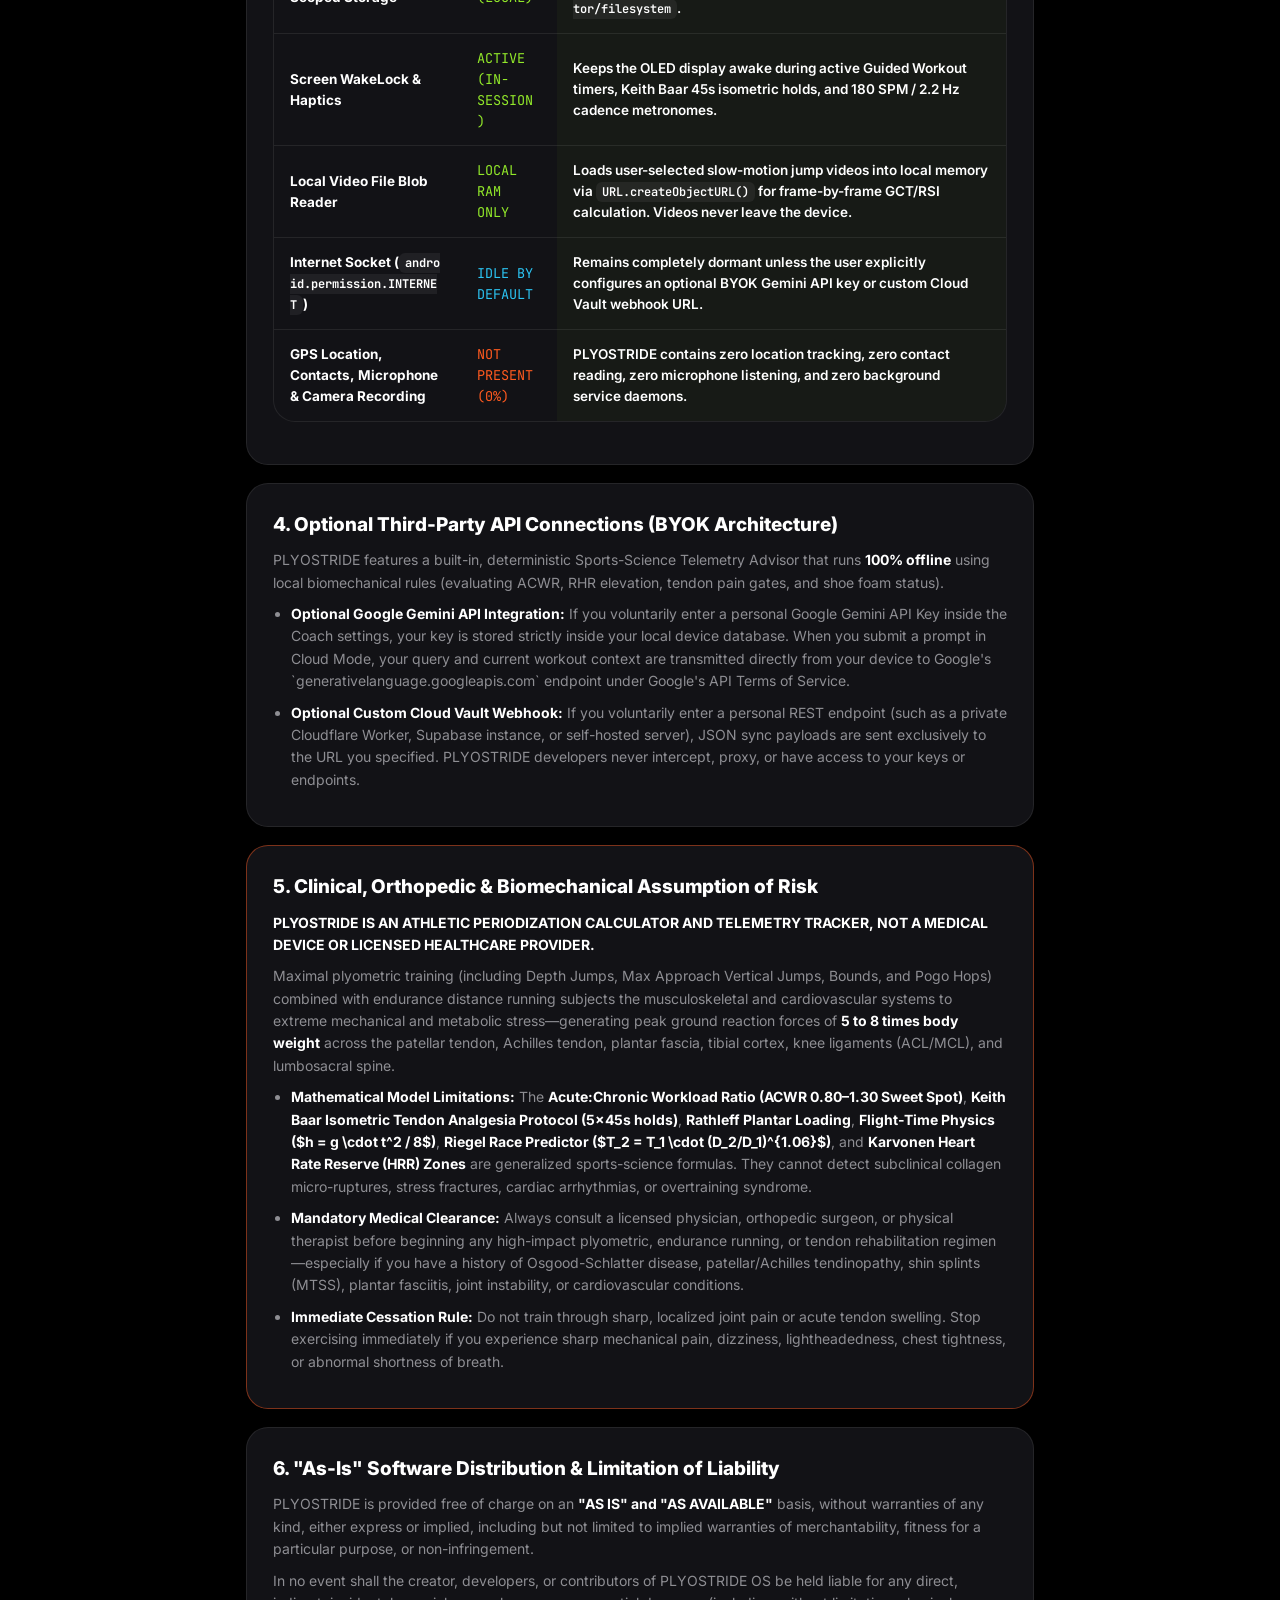
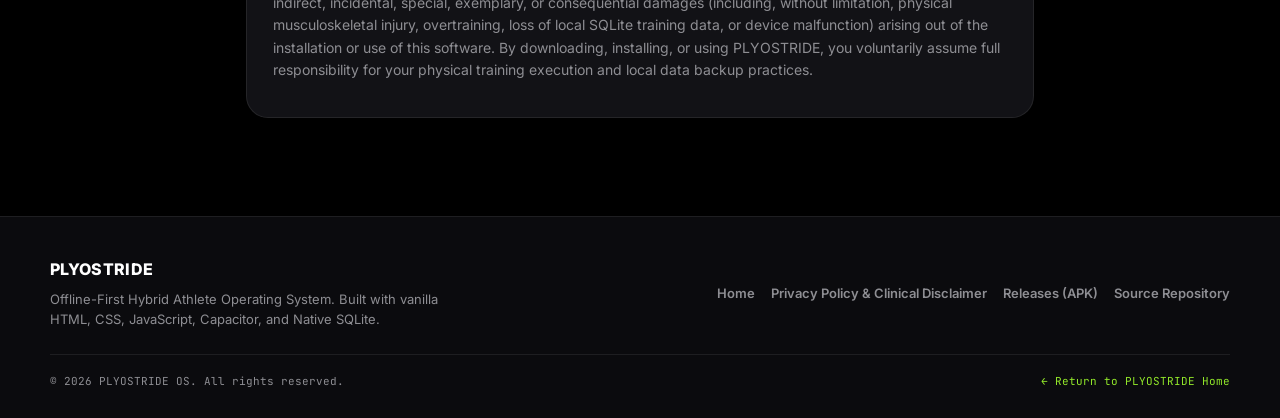
==== commit 5d264a66: "Update privacy.html" ====
--- a/privacy.html
+++ b/privacy.html
@@ -83,7 +83,7 @@
       <span class="eyebrow mono">LEGAL, SECURITY & CLINICAL GOVERNANCE</span>
       <h2>Privacy Architecture, APK Security Audit & Biomechanical Disclaimer</h2>
       <p class="mono" style="font-size:11.5px; color: var(--text-dim); margin-top: 6px;">
-        Effective Date: November 2026 · Build Target: PLYOSTRIDE v1.0.0 Stable (com.plyostride.app)
+        Effective Date: November 2026 · Build Target: PLYOSTRIDE v2.0.0 Stable (com.plyostride.app)
       </p>
     </div>
 
@@ -108,7 +108,7 @@
       </p>
       <ul>
         <li><strong>Tier 1 — Native Android SQLite Vault:</strong> On physical Android devices running the compiled Capacitor APK, all state keys, biometric profiles, 52-week logs, and shoe odometers are committed directly to a native SQLite relational table located at <code>/data/data/com.plyostride.app/databases/plyostride_vault</code> via <code>@capacitor-community/sqlite</code>.</li>
-        <li><strong>Tier 2 — Origin Private File System (OPFS) & IndexedDB Mirror:</strong> Every state mutation automatically writes an asynchronous snapshot (`plyostride_auto_vault.json`) to the hardware-backed Origin Private File System and IndexedDB (`PLYOSTRIDE_PERSISTENT_VAULT_DB`), requesting persistent OS storage allocation via <code>navigator.storage.persist()</code>.</li>
+        <li><strong>Tier 2 — Origin Private File System (OPFS) & IndexedDB Mirror:</strong> Every state mutation automatically writes an asynchronous snapshot (`plyostride_auto_vault.json`) to the hardware-backed Origin Private File System and IndexedDB (`PlyostrideAutoBackupDB`), requesting persistent OS storage allocation via <code>navigator.storage.persist()</code>.</li>
         <li><strong>Tier 3 — User-Bound Auto-Save & Manual Exports:</strong> Users can export raw <code>.json</code> full-database backups, <code>.csv</code> training spreadsheets, clean schedule templates, or Base64 Sync Codes at any time from the <strong>Data</strong> tab.</li>
       </ul>
       <p style="margin-top: 12px; padding: 12px; background: rgba(255, 90, 31, 0.08); border-left: 3px solid var(--primary); border-radius: 6px;">
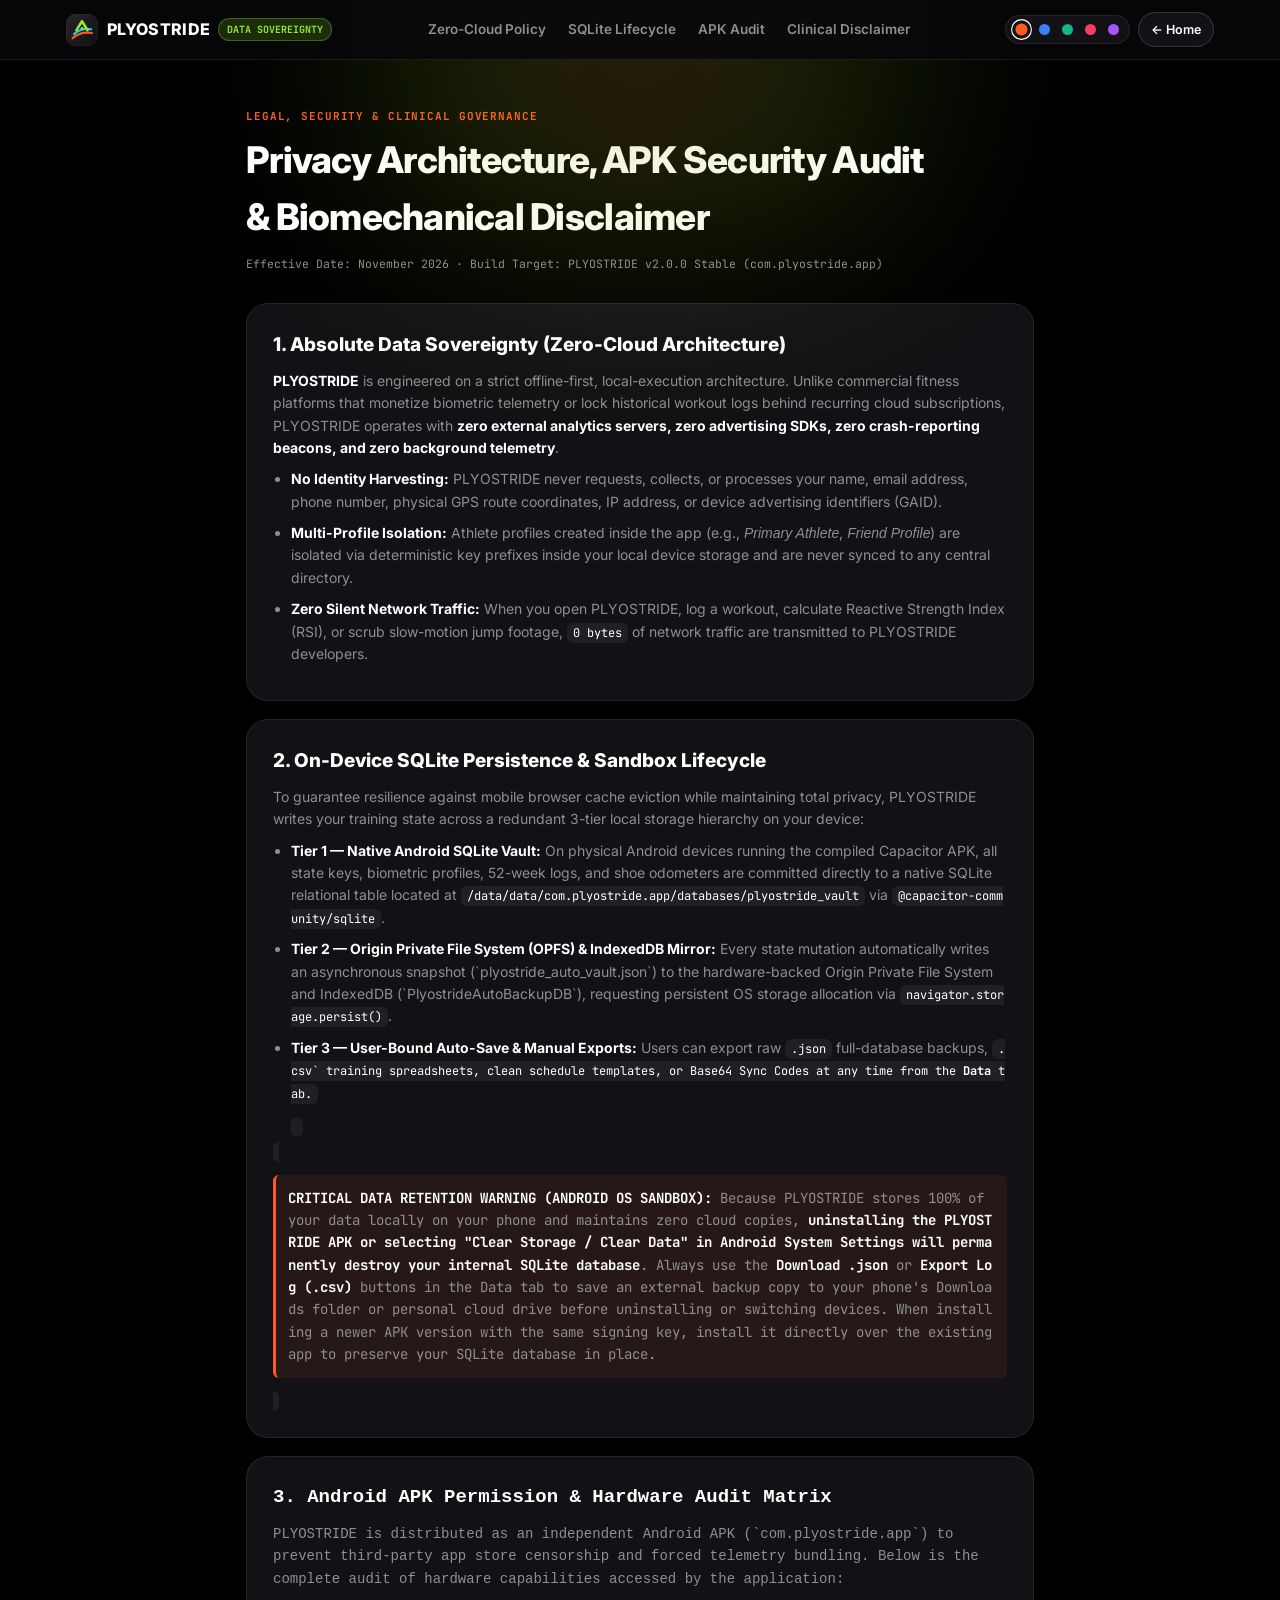
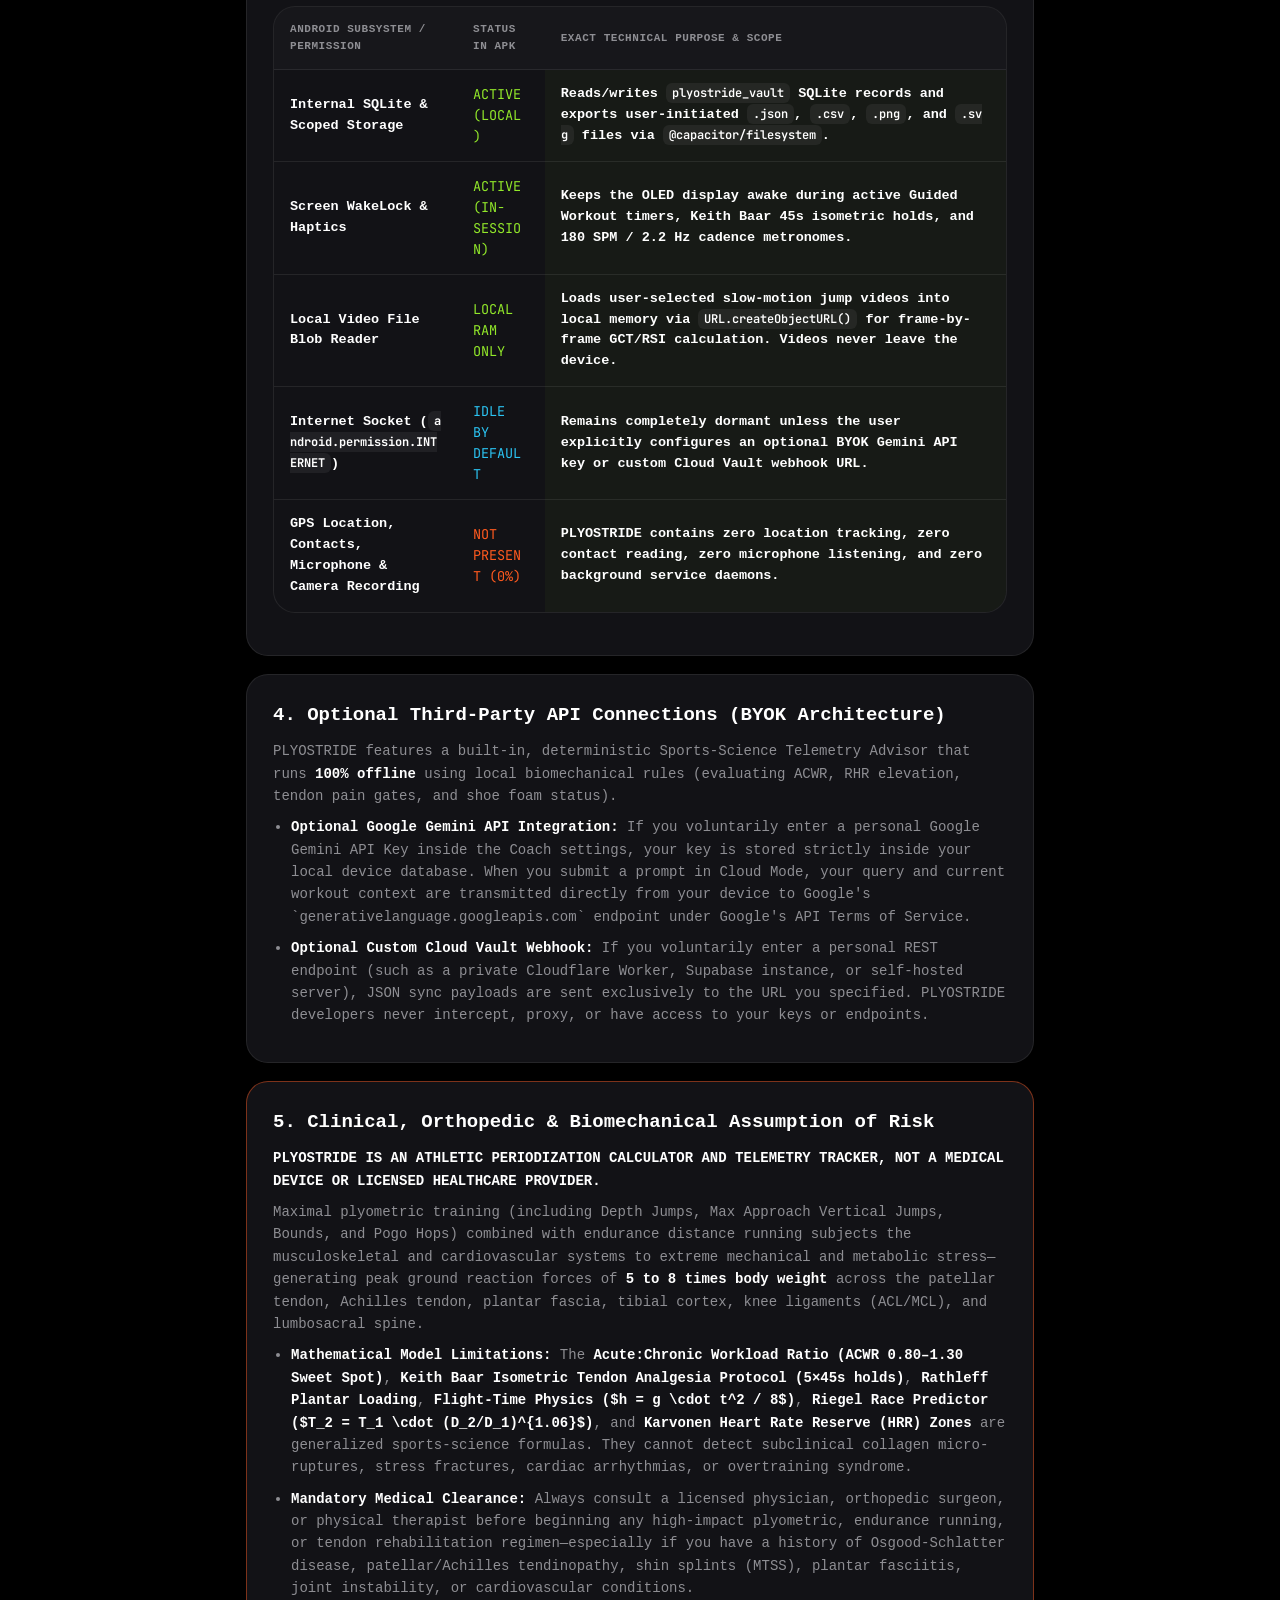
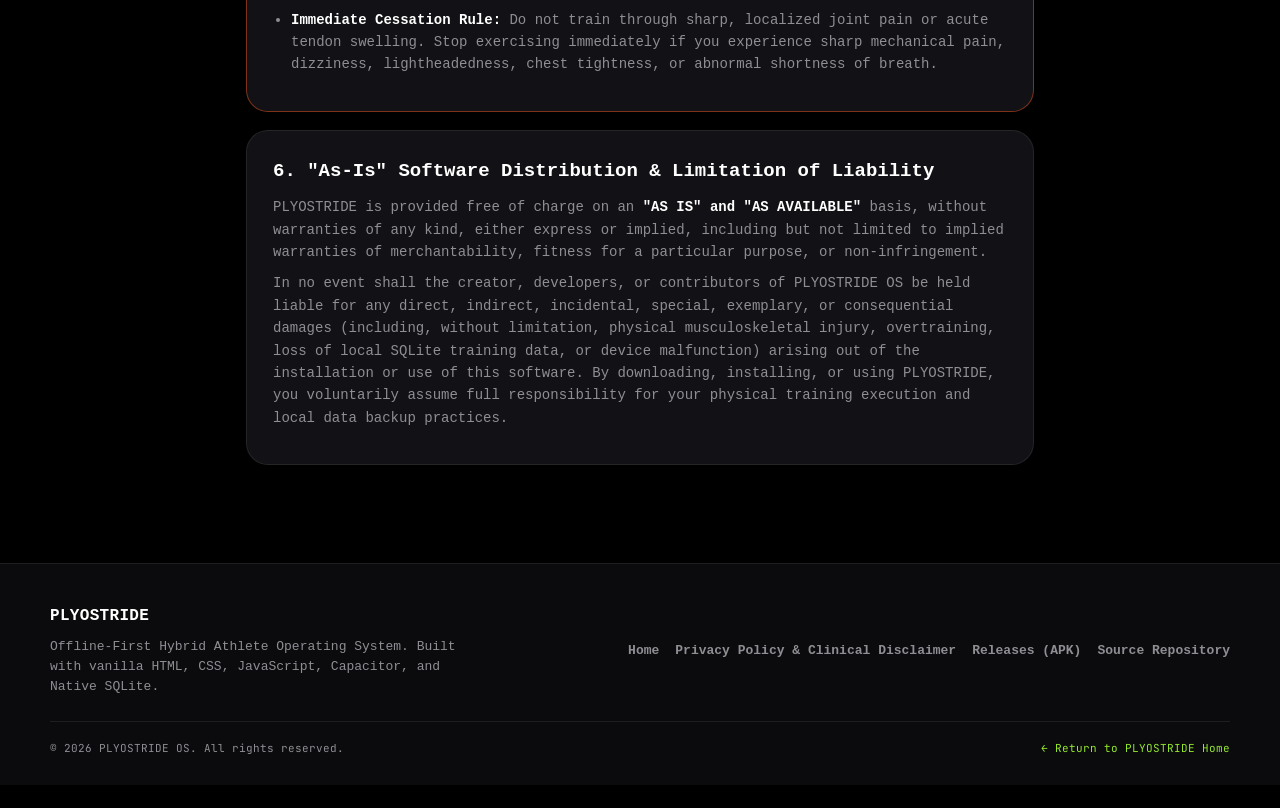
==== commit edb96f0a: "Update privacy.html" ====
--- a/privacy.html
+++ b/privacy.html
@@ -109,7 +109,7 @@
       <ul>
         <li><strong>Tier 1 — Native Android SQLite Vault:</strong> On physical Android devices running the compiled Capacitor APK, all state keys, biometric profiles, 52-week logs, and shoe odometers are committed directly to a native SQLite relational table located at <code>/data/data/com.plyostride.app/databases/plyostride_vault</code> via <code>@capacitor-community/sqlite</code>.</li>
         <li><strong>Tier 2 — Origin Private File System (OPFS) & IndexedDB Mirror:</strong> Every state mutation automatically writes an asynchronous snapshot (`plyostride_auto_vault.json`) to the hardware-backed Origin Private File System and IndexedDB (`PlyostrideAutoBackupDB`), requesting persistent OS storage allocation via <code>navigator.storage.persist()</code>.</li>
-        <li><strong>Tier 3 — User-Bound Auto-Save & Manual Exports:</strong> Users can export raw <code>.json</code> full-database backups, <code>.csv</code> training spreadsheets, clean schedule templates, or Base64 Sync Codes at any time from the <strong>Data</strong> tab.</li>
+        <li><strong>Tier 3 — User-Bound Auto-Save & Manual Exports:</strong> Users can export raw <code>.json</code> full-database backups, <code>.csv` training spreadsheets, clean schedule templates, or Base64 Sync Codes at any time from the <strong>Data</strong> tab.</li>
       </ul>
       <p style="margin-top: 12px; padding: 12px; background: rgba(255, 90, 31, 0.08); border-left: 3px solid var(--primary); border-radius: 6px;">
         <strong>CRITICAL DATA RETENTION WARNING (ANDROID OS SANDBOX):</strong> Because PLYOSTRIDE stores 100% of your data locally on your phone and maintains zero cloud copies, <strong>uninstalling the PLYOSTRIDE APK or selecting "Clear Storage / Clear Data" in Android System Settings will permanently destroy your internal SQLite database</strong>. Always use the <strong>Download .json</strong> or <strong>Export Log (.csv)</strong> buttons in the Data tab to save an external backup copy to your phone's Downloads folder or personal cloud drive before uninstalling or switching devices. When installing a newer APK version with the same signing key, install it directly over the existing app to preserve your SQLite database in place.
@@ -223,7 +223,7 @@
     </div>
     <div class="footer-bottom mono">
       <span>© 2026 PLYOSTRIDE OS. All rights reserved.</span>
-      <a href="index.html" style="color:var(--secondary); text-decoration:none;">← Return to PLYOSTRIDE Home</a>
+      <a href="email-or-social" style="color:var(--secondary); text-decoration:none;">← Return to PLYOSTRIDE Home</a>
     </div>
   </footer>
 
--- a/styles.css
+++ b/styles.css
@@ -439,6 +439,7 @@
   flex-direction: column;
   justify-content: space-between;
   border: 1px solid var(--hairline);
+  overflow: hidden; /* Clips dark circle / corner clipping artifacts */
 }
 
 .mock-header {
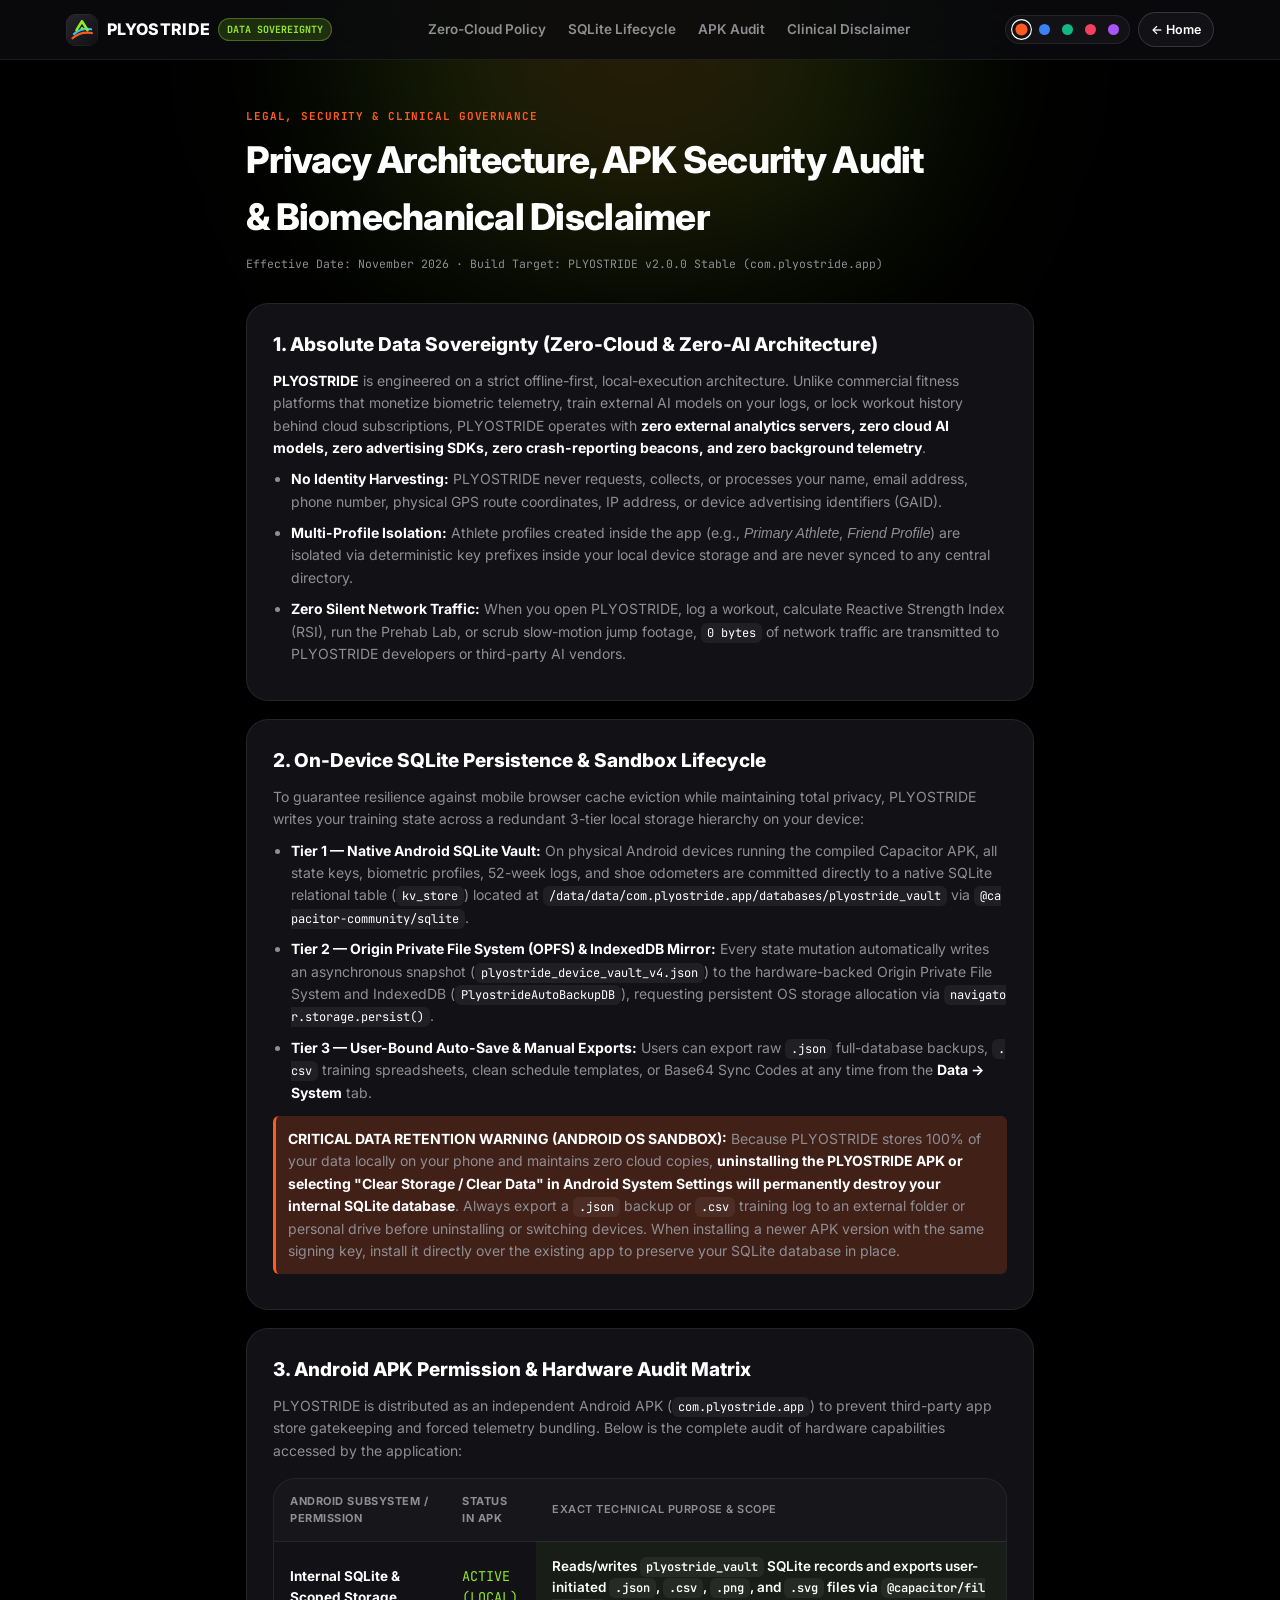
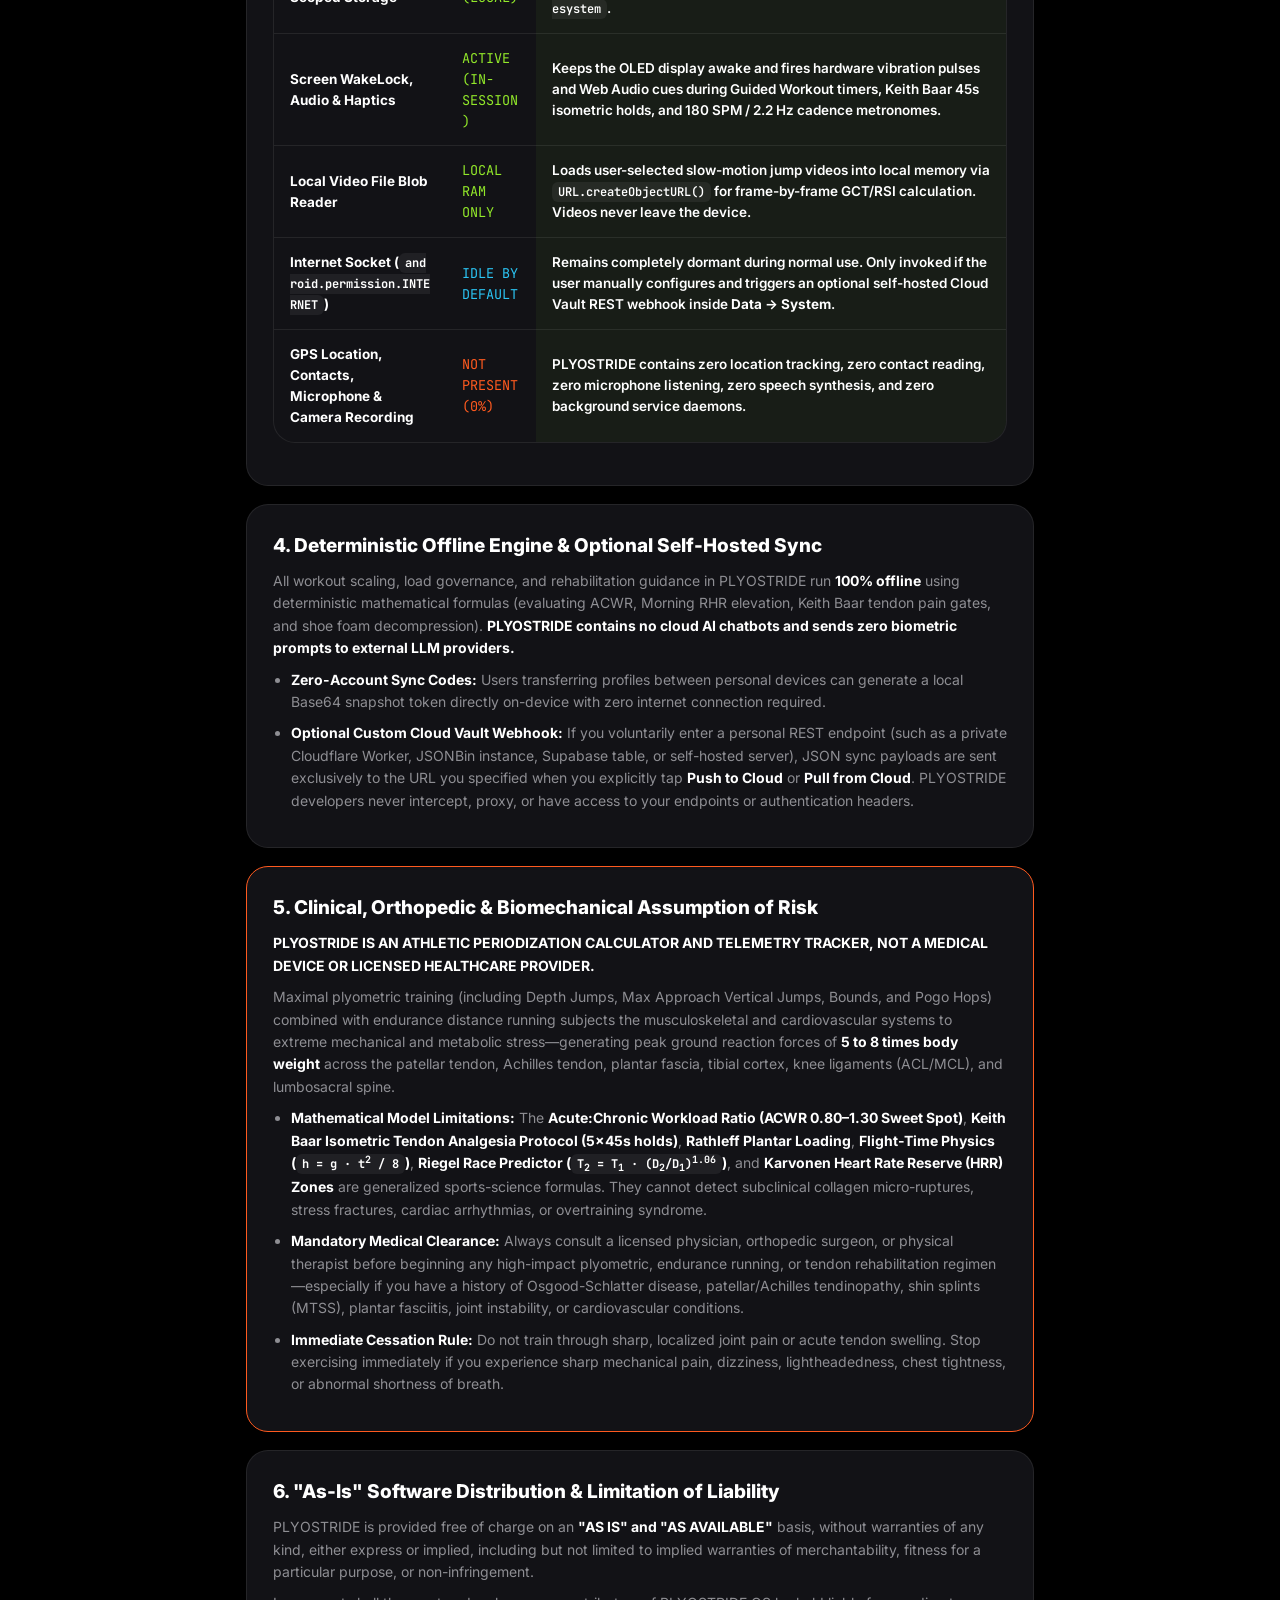
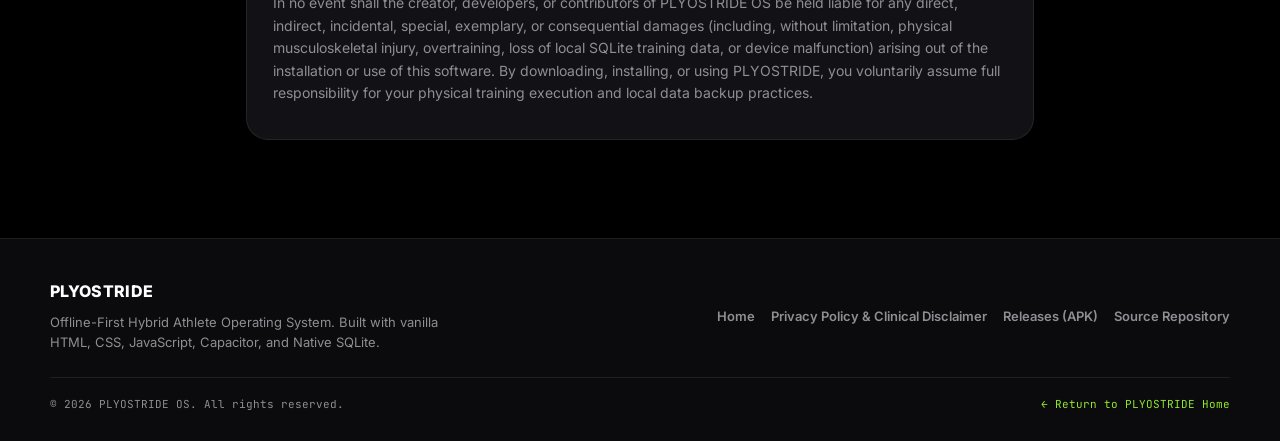
==== commit f3a0374a: "Update privacy.html" ====
--- a/privacy.html
+++ b/privacy.html
@@ -5,7 +5,7 @@
   <meta name="viewport" content="width=device-width, initial-scale=1.0, maximum-scale=5.0" />
   <meta name="theme-color" content="#000000" />
   <title>Privacy Policy, Data Architecture & Clinical Disclaimer | PLYOSTRIDE</title>
-  <meta name="description" content="Complete zero-cloud privacy architecture, Android APK permission audit, native SQLite data lifecycle, and orthopedic/biomechanical disclaimer for PLYOSTRIDE OS." />
+  <meta name="description" content="Complete zero-cloud, zero-AI privacy architecture, Android APK permission audit, native SQLite data lifecycle, and orthopedic/biomechanical disclaimer for PLYOSTRIDE OS." />
 
   <!-- Crisp Inline SVG Favicon + icon.jpg Touch Fallback -->
   <link rel="icon" type="image/svg+xml" href="data:image/svg+xml,%3Csvg xmlns='http://www.w3.org/2000/svg' viewBox='0 0 512 512'%3E%3Cdefs%3E%3ClinearGradient id='g' x1='0' y1='0' x2='1' y2='1'%3E%3Cstop offset='0%25' stop-color='%23232329'/%3E%3Cstop offset='100%25' stop-color='%230E0E12'/%3E%3C/linearGradient%3E%3C/defs%3E%3Crect width='512' height='512' rx='118' fill='url(%23g)'/%3E%3Cpath d='M104 388 C196 306 312 286 414 304' fill='none' stroke='%23FF5A1F' stroke-width='36' stroke-linecap='round'/%3E%3Cpath d='M126 322 C214 246 318 228 402 244' fill='none' stroke='%232BC4F3' stroke-width='34' stroke-linecap='round'/%3E%3Cpath d='M168 258 L256 116 L344 258' fill='none' stroke='%2392E82A' stroke-width='42' stroke-linecap='round' stroke-linejoin='round'/%3E%3Ccircle cx='256' cy='228' r='22' fill='%2392E82A'/%3E%3C/svg%3E" />
@@ -89,14 +89,14 @@
 
     <!-- 1. ZERO-CLOUD DATA SOVEREIGNTY -->
     <section id="sovereignty" class="legal-card">
-      <h2>1. Absolute Data Sovereignty (Zero-Cloud Architecture)</h2>
-      <p>
-        <strong>PLYOSTRIDE</strong> is engineered on a strict offline-first, local-execution architecture. Unlike commercial fitness platforms that monetize biometric telemetry or lock historical workout logs behind recurring cloud subscriptions, PLYOSTRIDE operates with <strong>zero external analytics servers, zero advertising SDKs, zero crash-reporting beacons, and zero background telemetry</strong>.
+      <h2>1. Absolute Data Sovereignty (Zero-Cloud & Zero-AI Architecture)</h2>
+      <p>
+        <strong>PLYOSTRIDE</strong> is engineered on a strict offline-first, local-execution architecture. Unlike commercial fitness platforms that monetize biometric telemetry, train external AI models on your logs, or lock workout history behind cloud subscriptions, PLYOSTRIDE operates with <strong>zero external analytics servers, zero cloud AI models, zero advertising SDKs, zero crash-reporting beacons, and zero background telemetry</strong>.
       </p>
       <ul>
         <li><strong>No Identity Harvesting:</strong> PLYOSTRIDE never requests, collects, or processes your name, email address, phone number, physical GPS route coordinates, IP address, or device advertising identifiers (GAID).</li>
         <li><strong>Multi-Profile Isolation:</strong> Athlete profiles created inside the app (e.g., <em>Primary Athlete</em>, <em>Friend Profile</em>) are isolated via deterministic key prefixes inside your local device storage and are never synced to any central directory.</li>
-        <li><strong>Zero Silent Network Traffic:</strong> When you open PLYOSTRIDE, log a workout, calculate Reactive Strength Index (RSI), or scrub slow-motion jump footage, <code>0 bytes</code> of network traffic are transmitted to PLYOSTRIDE developers.</li>
+        <li><strong>Zero Silent Network Traffic:</strong> When you open PLYOSTRIDE, log a workout, calculate Reactive Strength Index (RSI), run the Prehab Lab, or scrub slow-motion jump footage, <code>0 bytes</code> of network traffic are transmitted to PLYOSTRIDE developers or third-party AI vendors.</li>
       </ul>
     </section>
 
@@ -107,12 +107,12 @@
         To guarantee resilience against mobile browser cache eviction while maintaining total privacy, PLYOSTRIDE writes your training state across a redundant 3-tier local storage hierarchy on your device:
       </p>
       <ul>
-        <li><strong>Tier 1 — Native Android SQLite Vault:</strong> On physical Android devices running the compiled Capacitor APK, all state keys, biometric profiles, 52-week logs, and shoe odometers are committed directly to a native SQLite relational table located at <code>/data/data/com.plyostride.app/databases/plyostride_vault</code> via <code>@capacitor-community/sqlite</code>.</li>
-        <li><strong>Tier 2 — Origin Private File System (OPFS) & IndexedDB Mirror:</strong> Every state mutation automatically writes an asynchronous snapshot (`plyostride_auto_vault.json`) to the hardware-backed Origin Private File System and IndexedDB (`PlyostrideAutoBackupDB`), requesting persistent OS storage allocation via <code>navigator.storage.persist()</code>.</li>
-        <li><strong>Tier 3 — User-Bound Auto-Save & Manual Exports:</strong> Users can export raw <code>.json</code> full-database backups, <code>.csv` training spreadsheets, clean schedule templates, or Base64 Sync Codes at any time from the <strong>Data</strong> tab.</li>
-      </ul>
-      <p style="margin-top: 12px; padding: 12px; background: rgba(255, 90, 31, 0.08); border-left: 3px solid var(--primary); border-radius: 6px;">
-        <strong>CRITICAL DATA RETENTION WARNING (ANDROID OS SANDBOX):</strong> Because PLYOSTRIDE stores 100% of your data locally on your phone and maintains zero cloud copies, <strong>uninstalling the PLYOSTRIDE APK or selecting "Clear Storage / Clear Data" in Android System Settings will permanently destroy your internal SQLite database</strong>. Always use the <strong>Download .json</strong> or <strong>Export Log (.csv)</strong> buttons in the Data tab to save an external backup copy to your phone's Downloads folder or personal cloud drive before uninstalling or switching devices. When installing a newer APK version with the same signing key, install it directly over the existing app to preserve your SQLite database in place.
+        <li><strong>Tier 1 — Native Android SQLite Vault:</strong> On physical Android devices running the compiled Capacitor APK, all state keys, biometric profiles, 52-week logs, and shoe odometers are committed directly to a native SQLite relational table (<code>kv_store</code>) located at <code>/data/data/com.plyostride.app/databases/plyostride_vault</code> via <code>@capacitor-community/sqlite</code>.</li>
+        <li><strong>Tier 2 — Origin Private File System (OPFS) & IndexedDB Mirror:</strong> Every state mutation automatically writes an asynchronous snapshot (<code>plyostride_device_vault_v4.json</code>) to the hardware-backed Origin Private File System and IndexedDB (<code>PlyostrideAutoBackupDB</code>), requesting persistent OS storage allocation via <code>navigator.storage.persist()</code>.</li>
+        <li><strong>Tier 3 — User-Bound Auto-Save & Manual Exports:</strong> Users can export raw <code>.json</code> full-database backups, <code>.csv</code> training spreadsheets, clean schedule templates, or Base64 Sync Codes at any time from the <strong>Data → System</strong> tab.</li>
+      </ul>
+      <p style="margin-top: 12px; padding: 12px; background: var(--primary-glow); border-left: 3px solid var(--primary); border-radius: 6px;">
+        <strong>CRITICAL DATA RETENTION WARNING (ANDROID OS SANDBOX):</strong> Because PLYOSTRIDE stores 100% of your data locally on your phone and maintains zero cloud copies, <strong>uninstalling the PLYOSTRIDE APK or selecting "Clear Storage / Clear Data" in Android System Settings will permanently destroy your internal SQLite database</strong>. Always export a <code>.json</code> backup or <code>.csv</code> training log to an external folder or personal drive before uninstalling or switching devices. When installing a newer APK version with the same signing key, install it directly over the existing app to preserve your SQLite database in place.
       </p>
     </section>
 
@@ -120,7 +120,7 @@
     <section id="permissions" class="legal-card">
       <h2>3. Android APK Permission & Hardware Audit Matrix</h2>
       <p>
-        PLYOSTRIDE is distributed as an independent Android APK (`com.plyostride.app`) to prevent third-party app store censorship and forced telemetry bundling. Below is the complete audit of hardware capabilities accessed by the application:
+        PLYOSTRIDE is distributed as an independent Android APK (<code>com.plyostride.app</code>) to prevent third-party app store gatekeeping and forced telemetry bundling. Below is the complete audit of hardware capabilities accessed by the application:
       </p>
 
       <div class="table-scroll-wrap" style="margin: 16px 0;">
@@ -139,9 +139,9 @@
               <td class="highlight-col">Reads/writes <code>plyostride_vault</code> SQLite records and exports user-initiated <code>.json</code>, <code>.csv</code>, <code>.png</code>, and <code>.svg</code> files via <code>@capacitor/filesystem</code>.</td>
             </tr>
             <tr>
-              <td><strong>Screen WakeLock & Haptics</strong></td>
+              <td><strong>Screen WakeLock, Audio & Haptics</strong></td>
               <td class="mono text-green">ACTIVE (IN-SESSION)</td>
-              <td class="highlight-col">Keeps the OLED display awake during active Guided Workout timers, Keith Baar 45s isometric holds, and 180 SPM / 2.2 Hz cadence metronomes.</td>
+              <td class="highlight-col">Keeps the OLED display awake and fires hardware vibration pulses and Web Audio cues during Guided Workout timers, Keith Baar 45s isometric holds, and 180 SPM / 2.2 Hz cadence metronomes.</td>
             </tr>
             <tr>
               <td><strong>Local Video File Blob Reader</strong></td>
@@ -151,32 +151,32 @@
             <tr>
               <td><strong>Internet Socket (<code>android.permission.INTERNET</code>)</strong></td>
               <td class="mono text-cyan">IDLE BY DEFAULT</td>
-              <td class="highlight-col">Remains completely dormant unless the user explicitly configures an optional BYOK Gemini API key or custom Cloud Vault webhook URL.</td>
+              <td class="highlight-col">Remains completely dormant during normal use. Only invoked if the user manually configures and triggers an optional self-hosted Cloud Vault REST webhook inside <strong>Data → System</strong>.</td>
             </tr>
             <tr>
               <td><strong>GPS Location, Contacts, Microphone & Camera Recording</strong></td>
               <td class="mono text-orange">NOT PRESENT (0%)</td>
-              <td class="highlight-col">PLYOSTRIDE contains zero location tracking, zero contact reading, zero microphone listening, and zero background service daemons.</td>
+              <td class="highlight-col">PLYOSTRIDE contains zero location tracking, zero contact reading, zero microphone listening, zero speech synthesis, and zero background service daemons.</td>
             </tr>
           </tbody>
         </table>
       </div>
     </section>
 
-    <!-- 4. OPTIONAL BYOK (BRING YOUR OWN KEY) API CONNECTIONS -->
-    <section class="legal-card">
-      <h2>4. Optional Third-Party API Connections (BYOK Architecture)</h2>
-      <p>
-        PLYOSTRIDE features a built-in, deterministic Sports-Science Telemetry Advisor that runs <strong>100% offline</strong> using local biomechanical rules (evaluating ACWR, RHR elevation, tendon pain gates, and shoe foam status).
-      </p>
-      <ul>
-        <li><strong>Optional Google Gemini API Integration:</strong> If you voluntarily enter a personal Google Gemini API Key inside the Coach settings, your key is stored strictly inside your local device database. When you submit a prompt in Cloud Mode, your query and current workout context are transmitted directly from your device to Google's `generativelanguage.googleapis.com` endpoint under Google's API Terms of Service.</li>
-        <li><strong>Optional Custom Cloud Vault Webhook:</strong> If you voluntarily enter a personal REST endpoint (such as a private Cloudflare Worker, Supabase instance, or self-hosted server), JSON sync payloads are sent exclusively to the URL you specified. PLYOSTRIDE developers never intercept, proxy, or have access to your keys or endpoints.</li>
+    <!-- 4. DETERMINISTIC ENGINE & OPTIONAL SELF-HOSTED SYNC -->
+    <section id="optional-sync" class="legal-card">
+      <h2>4. Deterministic Offline Engine & Optional Self-Hosted Sync</h2>
+      <p>
+        All workout scaling, load governance, and rehabilitation guidance in PLYOSTRIDE run <strong>100% offline</strong> using deterministic mathematical formulas (evaluating ACWR, Morning RHR elevation, Keith Baar tendon pain gates, and shoe foam decompression). <strong>PLYOSTRIDE contains no cloud AI chatbots and sends zero biometric prompts to external LLM providers.</strong>
+      </p>
+      <ul>
+        <li><strong>Zero-Account Sync Codes:</strong> Users transferring profiles between personal devices can generate a local Base64 snapshot token directly on-device with zero internet connection required.</li>
+        <li><strong>Optional Custom Cloud Vault Webhook:</strong> If you voluntarily enter a personal REST endpoint (such as a private Cloudflare Worker, JSONBin instance, Supabase table, or self-hosted server), JSON sync payloads are sent exclusively to the URL you specified when you explicitly tap <strong>Push to Cloud</strong> or <strong>Pull from Cloud</strong>. PLYOSTRIDE developers never intercept, proxy, or have access to your endpoints or authentication headers.</li>
       </ul>
     </section>
 
     <!-- 5. CLINICAL, ORTHOPEDIC & BIOMECHANICAL DISCLAIMER -->
-    <section id="clinical-disclaimer" class="legal-card" style="border-color:rgba(255, 90, 31, 0.45);">
+    <section id="clinical-disclaimer" class="legal-card" style="border-color: var(--primary);">
       <h2>5. Clinical, Orthopedic & Biomechanical Assumption of Risk</h2>
       <p>
         <strong>PLYOSTRIDE IS AN ATHLETIC PERIODIZATION CALCULATOR AND TELEMETRY TRACKER, NOT A MEDICAL DEVICE OR LICENSED HEALTHCARE PROVIDER.</strong>
@@ -185,7 +185,7 @@
         Maximal plyometric training (including Depth Jumps, Max Approach Vertical Jumps, Bounds, and Pogo Hops) combined with endurance distance running subjects the musculoskeletal and cardiovascular systems to extreme mechanical and metabolic stress—generating peak ground reaction forces of <strong>5 to 8 times body weight</strong> across the patellar tendon, Achilles tendon, plantar fascia, tibial cortex, knee ligaments (ACL/MCL), and lumbosacral spine.
       </p>
       <ul>
-        <li><strong>Mathematical Model Limitations:</strong> The <strong>Acute:Chronic Workload Ratio (ACWR 0.80–1.30 Sweet Spot)</strong>, <strong>Keith Baar Isometric Tendon Analgesia Protocol (5×45s holds)</strong>, <strong>Rathleff Plantar Loading</strong>, <strong>Flight-Time Physics ($h = g \cdot t^2 / 8$)</strong>, <strong>Riegel Race Predictor ($T_2 = T_1 \cdot (D_2/D_1)^{1.06}$)</strong>, and <strong>Karvonen Heart Rate Reserve (HRR) Zones</strong> are generalized sports-science formulas. They cannot detect subclinical collagen micro-ruptures, stress fractures, cardiac arrhythmias, or overtraining syndrome.</li>
+        <li><strong>Mathematical Model Limitations:</strong> The <strong>Acute:Chronic Workload Ratio (ACWR 0.80–1.30 Sweet Spot)</strong>, <strong>Keith Baar Isometric Tendon Analgesia Protocol (5×45s holds)</strong>, <strong>Rathleff Plantar Loading</strong>, <strong>Flight-Time Physics (<code>h = g · t<sup>2</sup> / 8</code>)</strong>, <strong>Riegel Race Predictor (<code>T<sub>2</sub> = T<sub>1</sub> · (D<sub>2</sub>/D<sub>1</sub>)<sup>1.06</sup></code>)</strong>, and <strong>Karvonen Heart Rate Reserve (HRR) Zones</strong> are generalized sports-science formulas. They cannot detect subclinical collagen micro-ruptures, stress fractures, cardiac arrhythmias, or overtraining syndrome.</li>
         <li><strong>Mandatory Medical Clearance:</strong> Always consult a licensed physician, orthopedic surgeon, or physical therapist before beginning any high-impact plyometric, endurance running, or tendon rehabilitation regimen—especially if you have a history of Osgood-Schlatter disease, patellar/Achilles tendinopathy, shin splints (MTSS), plantar fasciitis, joint instability, or cardiovascular conditions.</li>
         <li><strong>Immediate Cessation Rule:</strong> Do not train through sharp, localized joint pain or acute tendon swelling. Stop exercising immediately if you experience sharp mechanical pain, dizziness, lightheadedness, chest tightness, or abnormal shortness of breath.</li>
       </ul>
@@ -223,7 +223,7 @@
     </div>
     <div class="footer-bottom mono">
       <span>© 2026 PLYOSTRIDE OS. All rights reserved.</span>
-      <a href="email-or-social" style="color:var(--secondary); text-decoration:none;">← Return to PLYOSTRIDE Home</a>
+      <a href="index.html" style="color:var(--secondary); text-decoration:none;">← Return to PLYOSTRIDE Home</a>
     </div>
   </footer>
 
--- a/styles.css
+++ b/styles.css
@@ -32,6 +32,7 @@
   --tertiary: #818CF8;
   --primary-glow: rgba(59, 130, 246, 0.22);
   --secondary-glow: rgba(56, 189, 248, 0.18);
+  --tertiary-glow: rgba(129, 140, 248, 0.18);
 }
 
 html[data-theme="emerald"] {
@@ -44,6 +45,7 @@
   --tertiary: #2DD4BF;
   --primary-glow: rgba(16, 185, 129, 0.22);
   --secondary-glow: rgba(163, 230, 53, 0.18);
+  --tertiary-glow: rgba(45, 212, 191, 0.18);
 }
 
 html[data-theme="crimson"] {
@@ -56,6 +58,7 @@
   --tertiary: #FACC15;
   --primary-glow: rgba(244, 63, 94, 0.22);
   --secondary-glow: rgba(251, 146, 60, 0.18);
+  --tertiary-glow: rgba(250, 204, 21, 0.18);
 }
 
 html[data-theme="amethyst"] {
@@ -68,6 +71,7 @@
   --tertiary: #E879F9;
   --primary-glow: rgba(168, 85, 247, 0.24);
   --secondary-glow: rgba(34, 211, 238, 0.18);
+  --tertiary-glow: rgba(232, 121, 249, 0.18);
 }
 
 *,
@@ -99,6 +103,11 @@
   transition: background-color 0.35s var(--spring);
 }
 
+:focus-visible {
+  outline: 2px solid var(--secondary);
+  outline-offset: 2px;
+}
+
 .mono {
   font-family: 'JetBrains Mono', monospace;
   font-variant-numeric: tabular-nums;
@@ -111,6 +120,7 @@
 .text-gradient {
   background: linear-gradient(135deg, var(--primary) 0%, var(--secondary) 55%, var(--tertiary) 100%);
   -webkit-background-clip: text;
+  background-clip: text;
   -webkit-text-fill-color: transparent;
 }
 
@@ -135,6 +145,7 @@
   top: 0;
   z-index: 100;
   background: rgba(8, 8, 11, 0.86);
+  background: color-mix(in srgb, var(--bg-elevated) 84%, transparent);
   backdrop-filter: blur(20px) saturate(180%);
   -webkit-backdrop-filter: blur(20px) saturate(180%);
   border-bottom: 1px solid var(--hairline);
@@ -189,6 +200,7 @@
   background: var(--secondary-glow);
   color: var(--secondary);
   border: 1px solid rgba(146, 232, 42, 0.3);
+  border-color: color-mix(in srgb, var(--secondary) 35%, transparent);
   white-space: nowrap;
 }
 
@@ -238,6 +250,10 @@
   justify-content: center;
   cursor: pointer;
   transition: transform 0.18s var(--spring), border-color 0.18s ease;
+}
+
+.theme-dot:hover {
+  transform: scale(1.12);
 }
 
 .theme-dot span {
@@ -264,6 +280,13 @@
   padding: 7px 12px;
   border-radius: 999px;
   white-space: nowrap;
+  transition: background-color 0.2s ease, border-color 0.2s ease, transform 0.18s var(--spring);
+}
+
+.btn-nav:hover {
+  background: var(--card-hover);
+  border-color: var(--primary);
+  transform: translateY(-1px);
 }
 
 /* ==========================================================================
@@ -351,8 +374,16 @@
   border-radius: 999px;
   text-decoration: none;
   cursor: pointer;
-  transition: transform 0.2s var(--spring), box-shadow 0.2s ease;
+  transition: transform 0.2s var(--spring), box-shadow 0.2s ease, background-color 0.2s ease, border-color 0.2s ease;
   max-width: 100%;
+}
+
+.btn:hover {
+  transform: translateY(-2px);
+}
+
+.btn:active {
+  transform: translateY(0) scale(0.98);
 }
 
 .btn-primary {
@@ -361,13 +392,22 @@
   box-shadow: 0 10px 28px var(--primary-glow);
 }
 
+.btn-primary:hover {
+  box-shadow: 0 14px 36px var(--primary-glow);
+}
+
 .btn-secondary {
   background: var(--card);
   color: var(--text);
   border: 1px solid var(--hairline-strong);
 }
 
-/* Compact 3-Column Strip (Never stacks into huge vertical blocks on mobile) */
+.btn-secondary:hover {
+  background: var(--card-hover);
+  border-color: var(--secondary);
+}
+
+/* Compact 3-Column Telemetry Strip */
 .hero-telemetry-strip {
   display: grid;
   grid-template-columns: repeat(3, minmax(0, 1fr));
@@ -435,11 +475,17 @@
   background: #000000;
   border-radius: 30px;
   padding: 12px 11px 10px;
+  min-height: 604px;
   display: flex;
   flex-direction: column;
-  justify-content: space-between;
   border: 1px solid var(--hairline);
-  overflow: hidden; /* Clips dark circle / corner clipping artifacts */
+  overflow: hidden;
+  isolation: isolate;
+}
+
+/* Defensive guard: keep stadium rings free of cap-dot artifacts */
+.mock-stadium-svg circle {
+  display: none !important;
 }
 
 .mock-header {
@@ -448,6 +494,7 @@
   justify-content: space-between;
   gap: 6px;
   margin-bottom: 10px;
+  flex-shrink: 0;
 }
 
 .mock-brand {
@@ -495,6 +542,7 @@
   display: none;
   flex-direction: column;
   gap: 9px;
+  flex: 1;
 }
 
 .mock-view.active {
@@ -668,6 +716,16 @@
   gap: 7px;
   cursor: pointer;
   box-shadow: 0 6px 20px var(--secondary-glow);
+  transition: transform 0.16s var(--spring), filter 0.16s ease;
+}
+
+.mock-start-btn:hover {
+  filter: brightness(1.06);
+  transform: translateY(-1px);
+}
+
+.mock-start-btn:active {
+  transform: scale(0.98);
 }
 
 /* Goal Completion Card (100% Completed) */
@@ -714,7 +772,7 @@
   font-weight: 700;
   padding: 3px 8px;
   border-radius: 999px;
-  background: rgba(43, 196, 243, 0.14);
+  background: var(--tertiary-glow);
   color: var(--tertiary);
 }
 
@@ -723,7 +781,7 @@
   font-weight: 700;
   padding: 3px 8px;
   border-radius: 999px;
-  background: rgba(255, 90, 31, 0.16);
+  background: var(--primary-glow);
   color: var(--primary);
 }
 
@@ -838,14 +896,15 @@
 .mock-ex-name { font-size: 11.5px; font-weight: 600; }
 .mock-ex-rx { font-size: 9.5px; color: var(--text-dim); }
 
-/* 5-Icon Bottom Nav Bar */
+/* 5-Icon Bottom Nav Bar (Pinned to Bottom of Phone Screen) */
 .mock-bottom-nav {
   display: grid;
   grid-template-columns: repeat(5, minmax(0, 1fr));
   gap: 2px;
   border-top: 1px solid var(--hairline);
   padding-top: 8px;
-  margin-top: 10px;
+  margin-top: auto;
+  flex-shrink: 0;
 }
 
 .mock-nav-item {
@@ -860,6 +919,13 @@
   font-weight: 600;
   cursor: pointer;
   padding: 3px 2px;
+  border-radius: 8px;
+  transition: color 0.16s ease, background-color 0.16s ease;
+}
+
+.mock-nav-item:hover {
+  color: var(--text);
+  background: rgba(255, 255, 255, 0.04);
 }
 
 .mock-nav-item.active {
@@ -875,7 +941,7 @@
 }
 
 /* ==========================================================================
-   MAIN CONTENT SECTIONS & BENTO GRID (ZERO HORIZONTAL OVERFLOW)
+   MAIN CONTENT SECTIONS & 6-PILLAR BENTO GRID (ZERO HORIZONTAL OVERFLOW)
    ========================================================================== */
 .content-container {
   position: relative;
@@ -889,6 +955,7 @@
 .section-block {
   padding: 48px 0;
   border-top: 1px solid var(--hairline);
+  scroll-margin-top: 76px;
 }
 
 .section-header {
@@ -936,6 +1003,13 @@
   max-width: 100%;
   overflow-wrap: anywhere;
   word-break: break-word;
+  transition: border-color 0.2s ease, background-color 0.2s ease, transform 0.22s var(--spring);
+}
+
+.bento-card:hover {
+  background: var(--card-hover);
+  border-color: var(--hairline-strong);
+  transform: translateY(-2px);
 }
 
 .bento-wide {
@@ -970,6 +1044,10 @@
   font-size: 14px;
   color: var(--text-dim);
   line-height: 1.6;
+}
+
+.bento-card strong {
+  color: var(--text);
 }
 
 .bento-card code,
@@ -1045,6 +1123,7 @@
 
 input[type="range"] {
   width: 100%;
+  min-height: 24px;
   accent-color: var(--primary);
   cursor: pointer;
 }
@@ -1089,6 +1168,7 @@
    ========================================================================== */
 .table-scroll-wrap {
   overflow-x: auto;
+  -webkit-overflow-scrolling: touch;
   background: var(--card);
   border: 1px solid var(--hairline);
   border-radius: var(--radius-lg);
@@ -1097,6 +1177,7 @@
 
 .comp-table {
   width: 100%;
+  min-width: 580px;
   border-collapse: collapse;
   text-align: left;
   font-size: 13.5px;
@@ -1122,6 +1203,7 @@
 
 .highlight-col {
   background: rgba(146, 232, 42, 0.04);
+  background: color-mix(in srgb, var(--secondary) 5%, transparent);
   font-weight: 600;
 }
 
@@ -1137,6 +1219,12 @@
   border-radius: var(--radius-md);
   padding: 20px;
   min-width: 0;
+  transition: border-color 0.2s ease, background-color 0.2s ease;
+}
+
+.step-card:hover {
+  background: var(--card-hover);
+  border-color: var(--hairline-strong);
 }
 
 .step-num {
@@ -1162,10 +1250,16 @@
   text-decoration: none;
 }
 
+.step-card a:hover {
+  text-decoration: underline;
+}
+
 /* ==========================================================================
    LEGAL / PRIVACY PAGE STYLES
    ========================================================================== */
 .legal-container {
+  position: relative;
+  z-index: 1;
   max-width: 820px;
   margin: 0 auto;
   padding: 48px 16px 80px;
@@ -1178,6 +1272,7 @@
   padding: 26px;
   margin-bottom: 18px;
   overflow-wrap: anywhere;
+  scroll-margin-top: 76px;
 }
 
 .legal-card h2 {
@@ -1208,6 +1303,8 @@
    FOOTER
    ========================================================================== */
 .site-footer {
+  position: relative;
+  z-index: 1;
   border-top: 1px solid var(--hairline);
   background: var(--bg-elevated);
   padding: 40px 16px 28px;
@@ -1250,6 +1347,11 @@
   text-decoration: none;
   font-size: 13px;
   font-weight: 600;
+  transition: color 0.2s ease;
+}
+
+.footer-links a:hover {
+  color: var(--text);
 }
 
 .footer-bottom {
@@ -1315,3 +1417,48 @@
     padding: 18px;
   }
 }
+
+@media (max-width: 440px) {
+  .nav-inner {
+    padding: 10px 12px;
+  }
+  .logo-text {
+    font-size: 14.5px;
+  }
+  .theme-switcher {
+    gap: 2px;
+    padding: 3px 5px;
+  }
+  .theme-dot {
+    width: 17px;
+    height: 17px;
+  }
+  .theme-dot span {
+    width: 10px;
+    height: 10px;
+  }
+  .btn-nav {
+    padding: 6px 10px;
+    font-size: 11.5px;
+  }
+  .hero-telemetry-strip {
+    grid-template-columns: 1fr;
+  }
+  .tel-pill {
+    flex-direction: row;
+    justify-content: space-between;
+    align-items: center;
+    padding: 8px 12px;
+  }
+}
+
+@media (prefers-reduced-motion: reduce) {
+  html {
+    scroll-behavior: auto;
+  }
+  *,
+  *::before,
+  *::after {
+    transition-duration: 0.01ms !important;
+  }
+}
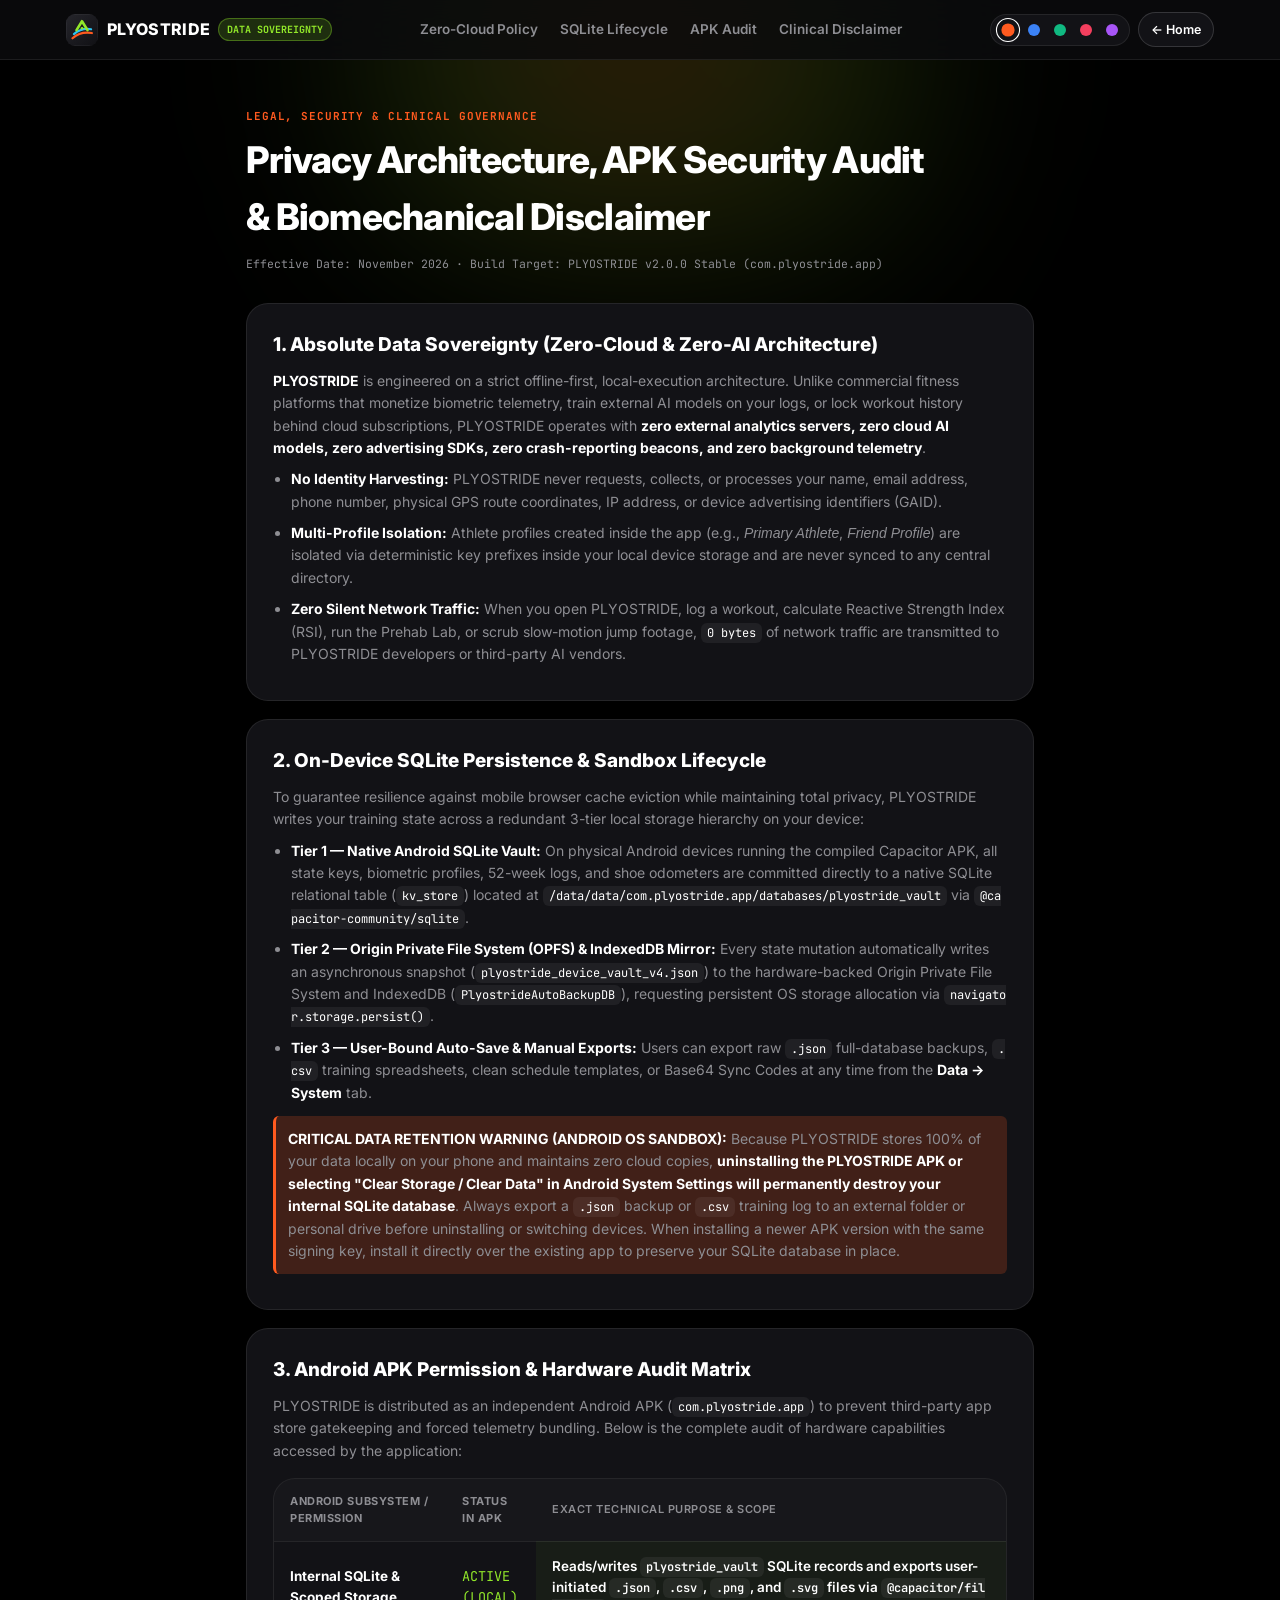
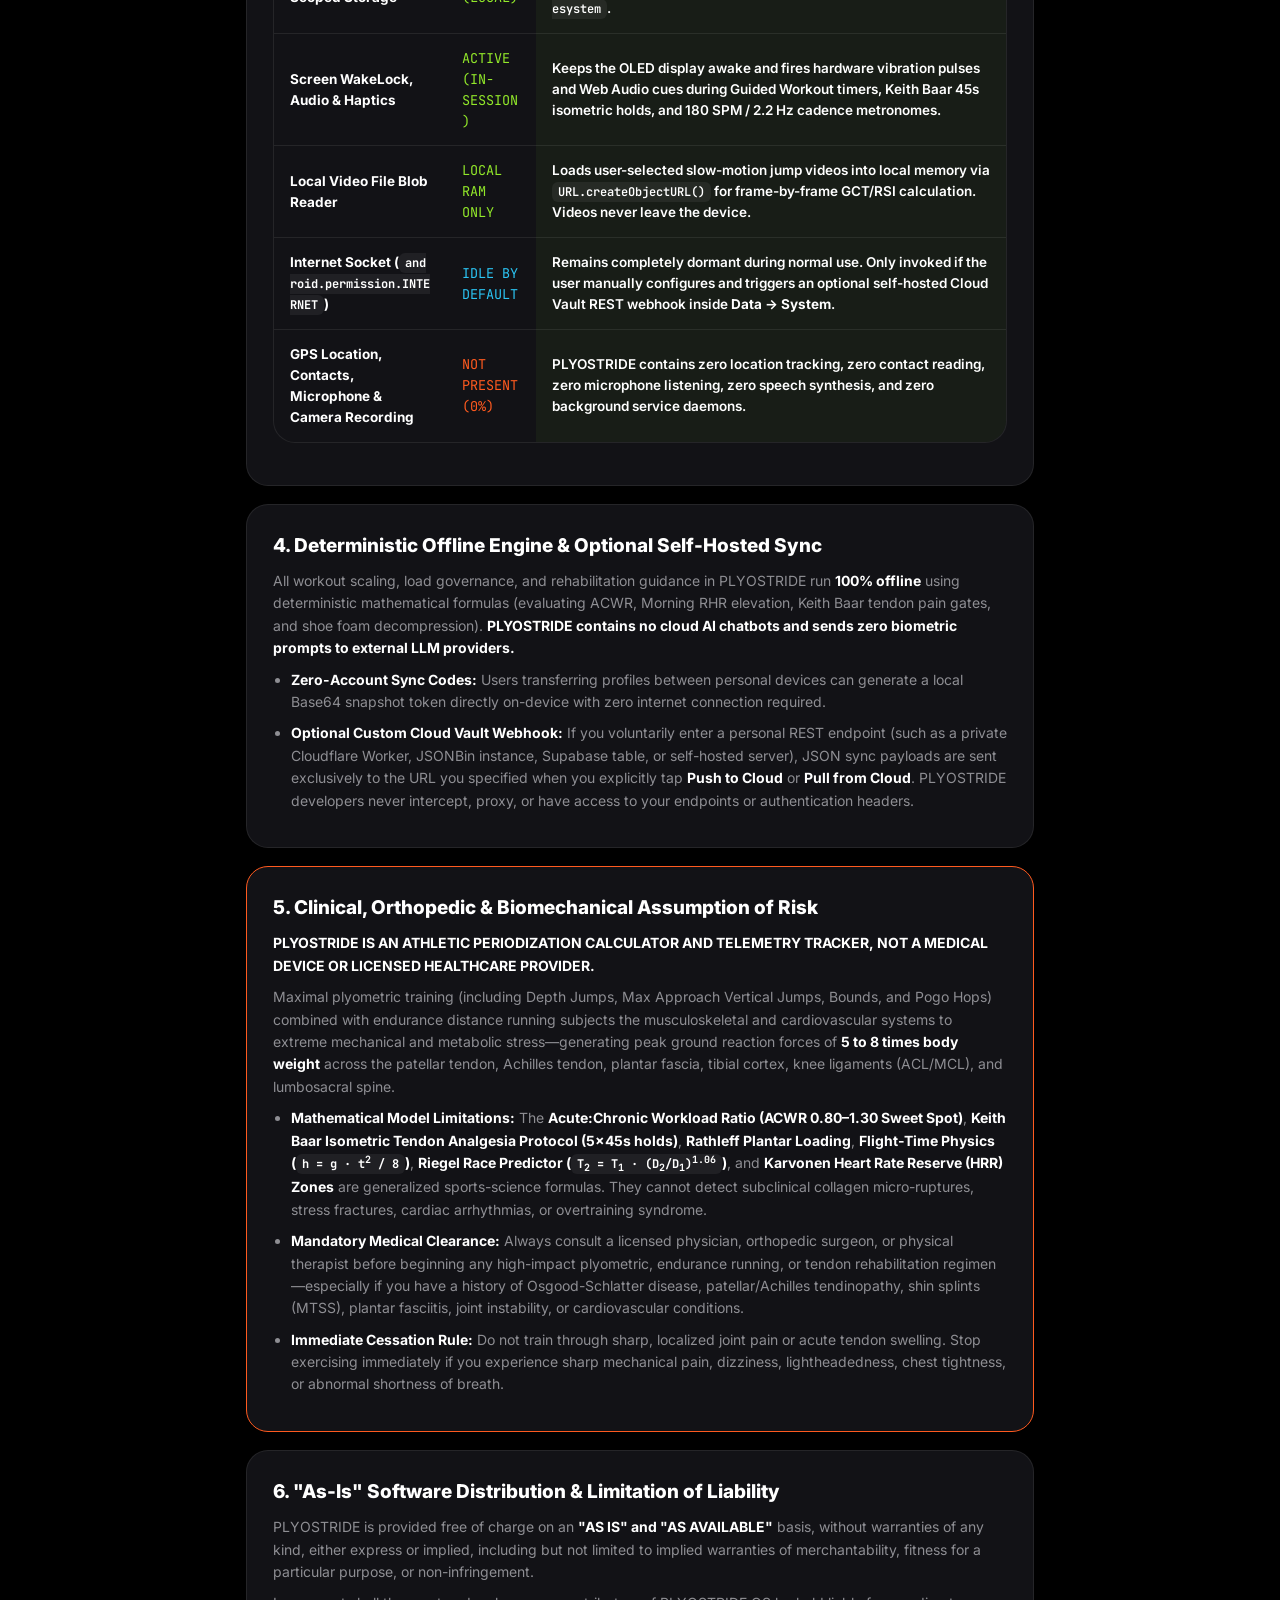
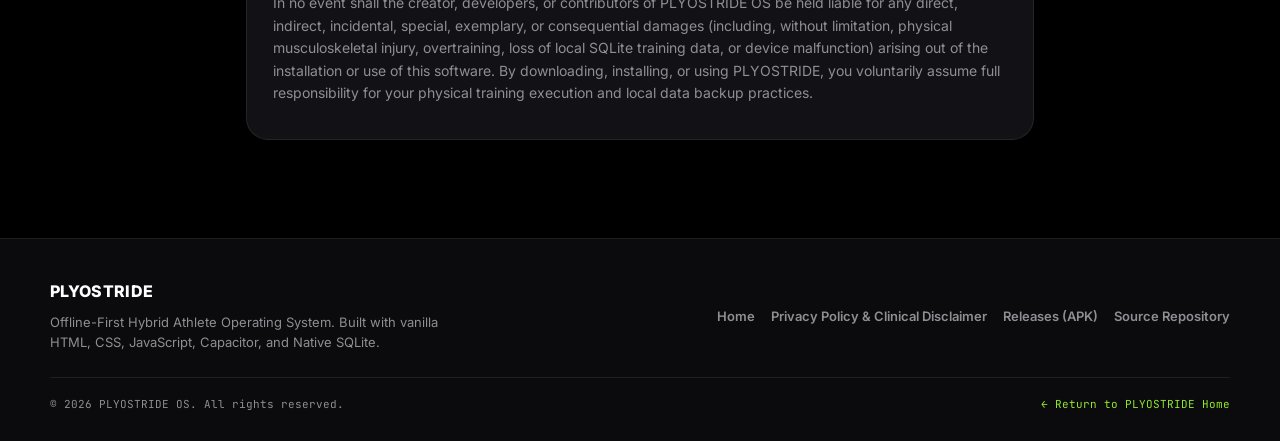
==== commit 6c263228: "Update privacy.html" ====
--- a/privacy.html
+++ b/privacy.html
@@ -11,11 +11,11 @@
   <link rel="icon" type="image/svg+xml" href="data:image/svg+xml,%3Csvg xmlns='http://www.w3.org/2000/svg' viewBox='0 0 512 512'%3E%3Cdefs%3E%3ClinearGradient id='g' x1='0' y1='0' x2='1' y2='1'%3E%3Cstop offset='0%25' stop-color='%23232329'/%3E%3Cstop offset='100%25' stop-color='%230E0E12'/%3E%3C/linearGradient%3E%3C/defs%3E%3Crect width='512' height='512' rx='118' fill='url(%23g)'/%3E%3Cpath d='M104 388 C196 306 312 286 414 304' fill='none' stroke='%23FF5A1F' stroke-width='36' stroke-linecap='round'/%3E%3Cpath d='M126 322 C214 246 318 228 402 244' fill='none' stroke='%232BC4F3' stroke-width='34' stroke-linecap='round'/%3E%3Cpath d='M168 258 L256 116 L344 258' fill='none' stroke='%2392E82A' stroke-width='42' stroke-linecap='round' stroke-linejoin='round'/%3E%3Ccircle cx='256' cy='228' r='22' fill='%2392E82A'/%3E%3C/svg%3E" />
   <link rel="apple-touch-icon" href="icon.jpg" />
 
-  <!-- Fonts & Stylesheet -->
+  <!-- Fonts & Cache-Busted Stylesheet (Synced with index.html) -->
   <link rel="preconnect" href="https://fonts.googleapis.com" />
   <link rel="preconnect" href="https://fonts.gstatic.com" crossorigin />
   <link href="https://fonts.googleapis.com/css2?family=Inter:wght@400;500;600;700;800;900&family=JetBrains+Mono:wght@500;600;700&display=swap" rel="stylesheet" />
-  <link rel="stylesheet" href="styles.css" />
+  <link rel="stylesheet" href="styles.css?v=2.0.2" />
 </head>
 <body>
 
@@ -55,19 +55,19 @@
       <div class="nav-actions">
         <!-- Live 5-Theme Switcher -->
         <div class="theme-switcher" role="group" aria-label="OLED Theme Preview">
-          <button type="button" class="theme-dot active" data-set-theme="carbon" title="PLYOSTRIDE Carbon (Default)">
+          <button type="button" class="theme-dot active" data-set-theme="carbon" aria-pressed="true" title="PLYOSTRIDE Carbon (Default)">
             <span style="background:#FF5A1F;"></span>
           </button>
-          <button type="button" class="theme-dot" data-set-theme="cobalt" title="Cobalt Velocity">
+          <button type="button" class="theme-dot" data-set-theme="cobalt" aria-pressed="false" title="Cobalt Velocity">
             <span style="background:#3B82F6;"></span>
           </button>
-          <button type="button" class="theme-dot" data-set-theme="emerald" title="Emerald Bio-Lab">
+          <button type="button" class="theme-dot" data-set-theme="emerald" aria-pressed="false" title="Emerald Bio-Lab">
             <span style="background:#10B981;"></span>
           </button>
-          <button type="button" class="theme-dot" data-set-theme="crimson" title="Crimson Apex">
+          <button type="button" class="theme-dot" data-set-theme="crimson" aria-pressed="false" title="Crimson Apex">
             <span style="background:#F43F5E;"></span>
           </button>
-          <button type="button" class="theme-dot" data-set-theme="amethyst" title="Amethyst Neuro">
+          <button type="button" class="theme-dot" data-set-theme="amethyst" aria-pressed="false" title="Amethyst Neuro">
             <span style="background:#A855F7;"></span>
           </button>
         </div>
@@ -227,26 +227,57 @@
     </div>
   </footer>
 
-  <!-- LIVE 5-THEME SWITCHER (SYNCED WITH LOCALSTORAGE) -->
+  <!-- CRASH-PROOF LIVE 5-THEME SWITCHER (SYNCED WITH index.html) -->
   <script>
-    const themeDots = document.querySelectorAll('.theme-dot');
-    const savedTheme = localStorage.getItem('plyostride_web_theme');
-    if (savedTheme) {
-      document.documentElement.setAttribute('data-theme', savedTheme);
-      themeDots.forEach(d => {
-        d.classList.toggle('active', d.getAttribute('data-set-theme') === savedTheme);
+    const VALID_THEMES = {
+      carbon: '#000000',
+      cobalt: '#030712',
+      emerald: '#020806',
+      crimson: '#090305',
+      amethyst: '#07040F'
+    };
+
+    function safeStorageGet(key) {
+      try {
+        return window.localStorage.getItem(key);
+      } catch (e) {
+        return null;
+      }
+    }
+
+    function safeStorageSet(key, val) {
+      try {
+        window.localStorage.setItem(key, val);
+      } catch (e) {}
+    }
+
+    function applyWebTheme(themeName, persist) {
+      const theme = Object.prototype.hasOwnProperty.call(VALID_THEMES, themeName) ? themeName : 'carbon';
+      document.documentElement.setAttribute('data-theme', theme);
+      document.body.setAttribute('data-theme', theme);
+
+      const metaTheme = document.querySelector('meta[name="theme-color"]');
+      if (metaTheme) metaTheme.setAttribute('content', VALID_THEMES[theme]);
+
+      document.querySelectorAll('.theme-dot').forEach(dot => {
+        const isMatch = dot.getAttribute('data-set-theme') === theme;
+        dot.classList.toggle('active', isMatch);
+        dot.setAttribute('aria-pressed', String(isMatch));
       });
-    }
-
-    themeDots.forEach(btn => {
-      btn.addEventListener('click', () => {
-        const theme = btn.getAttribute('data-set-theme') || 'carbon';
-        document.documentElement.setAttribute('data-theme', theme);
-        localStorage.setItem('plyostride_web_theme', theme);
-        themeDots.forEach(d => d.classList.remove('active'));
-        btn.classList.add('active');
+
+      if (persist) safeStorageSet('plyostride_web_theme', theme);
+    }
+
+    const themeSwitcher = document.querySelector('.theme-switcher');
+    if (themeSwitcher) {
+      themeSwitcher.addEventListener('click', (e) => {
+        const btn = e.target.closest('.theme-dot');
+        if (!btn) return;
+        applyWebTheme(btn.getAttribute('data-set-theme'), true);
       });
-    });
+    }
+
+    applyWebTheme(safeStorageGet('plyostride_web_theme') || 'carbon', false);
   </script>
 </body>
 </html>
--- a/styles.css
+++ b/styles.css
@@ -240,8 +240,9 @@
 }
 
 .theme-dot {
-  width: 19px;
-  height: 19px;
+  width: 22px;
+  height: 22px;
+  padding: 0;
   border-radius: 50%;
   border: 1.5px solid transparent;
   background: transparent;
@@ -257,9 +258,11 @@
 }
 
 .theme-dot span {
-  width: 11px;
-  height: 11px;
+  width: 12px;
+  height: 12px;
   border-radius: 50%;
+  display: block;
+  pointer-events: none;
 }
 
 .theme-dot.active {
@@ -472,7 +475,7 @@
 }
 
 .phone-screen {
-  background: #000000;
+  background: var(--bg);
   border-radius: 30px;
   padding: 12px 11px 10px;
   min-height: 604px;
@@ -481,6 +484,7 @@
   border: 1px solid var(--hairline);
   overflow: hidden;
   isolation: isolate;
+  transition: background-color 0.3s var(--spring), border-color 0.3s ease;
 }
 
 /* Defensive guard: keep stadium rings free of cap-dot artifacts */
@@ -528,7 +532,7 @@
 .mock-wk-pill {
   font-size: 10px;
   font-weight: 700;
-  background: #141418;
+  background: var(--card);
   border: 1px solid var(--hairline);
   padding: 4px 8px;
   border-radius: 999px;
@@ -551,12 +555,13 @@
 
 /* Philippians 4:13 Scripture Card */
 .mock-verse {
-  background: #0E0E12;
+  background: var(--bg-elevated);
   border: 1px solid var(--hairline);
   border-left: 3px solid var(--primary);
   border-radius: 6px 12px 12px 6px;
   padding: 8px 11px;
   text-align: left;
+  transition: background-color 0.3s var(--spring), border-color 0.3s ease;
 }
 
 .mock-verse-ref {
@@ -591,7 +596,7 @@
 .mock-badge-right {
   position: absolute;
   bottom: 4px;
-  background: #121216;
+  background: var(--card);
   border: 1px solid var(--hairline);
   border-radius: 12px;
   padding: 5px 9px;
@@ -608,11 +613,12 @@
 
 /* App Cards */
 .mock-card {
-  background: #121216;
+  background: var(--card);
   border: 1px solid var(--hairline);
   border-radius: 16px;
   padding: 11px 12px;
   text-align: left;
+  transition: background-color 0.3s var(--spring), border-color 0.3s ease;
 }
 
 .mock-3col {
@@ -651,7 +657,7 @@
   font-weight: 800;
   line-height: 1.15;
   margin-top: 3px;
-  color: #FFFFFF;
+  color: var(--text);
 }
 
 .mock-m-sub {
@@ -683,8 +689,8 @@
 }
 
 .mock-day.active {
-  background: #1F1F26;
-  color: #FFFFFF;
+  background: var(--card-hover);
+  color: var(--text);
 }
 
 .mock-day i {
@@ -700,7 +706,7 @@
   box-shadow: 0 0 6px var(--secondary);
 }
 
-/* Neon Green Start Workout Button */
+/* Start Workout Button */
 .mock-start-btn {
   width: 100%;
   background: var(--secondary);
@@ -794,7 +800,7 @@
 .mock-goal-bar-track {
   width: 100%;
   height: 8px;
-  background: #232329;
+  background: var(--card-hover);
   border-radius: 999px;
   overflow: hidden;
   margin-bottom: 10px;
@@ -826,7 +832,7 @@
 .mock-goal-num {
   font-size: 16px;
   font-weight: 800;
-  color: #FFFFFF;
+  color: var(--text);
 }
 
 .mock-goal-num span {
@@ -1430,8 +1436,8 @@
     padding: 3px 5px;
   }
   .theme-dot {
-    width: 17px;
-    height: 17px;
+    width: 20px;
+    height: 20px;
   }
   .theme-dot span {
     width: 10px;
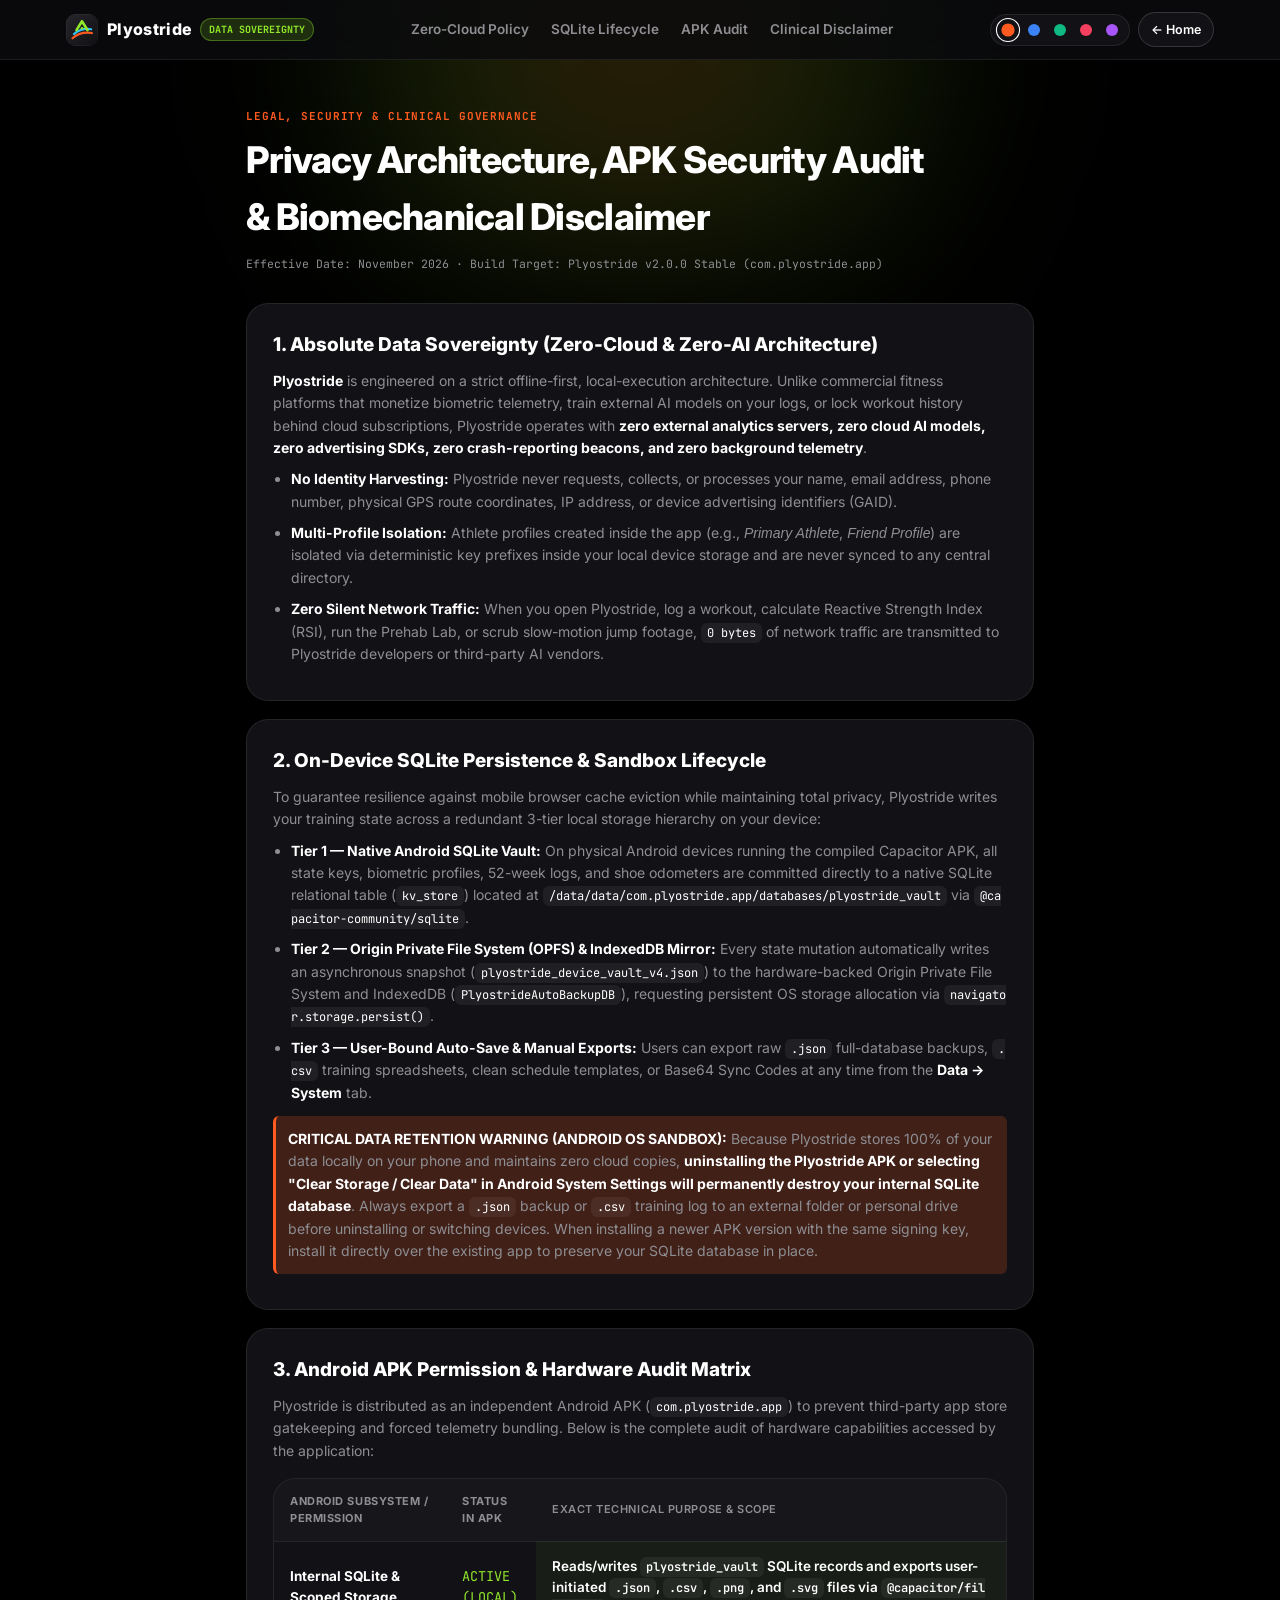
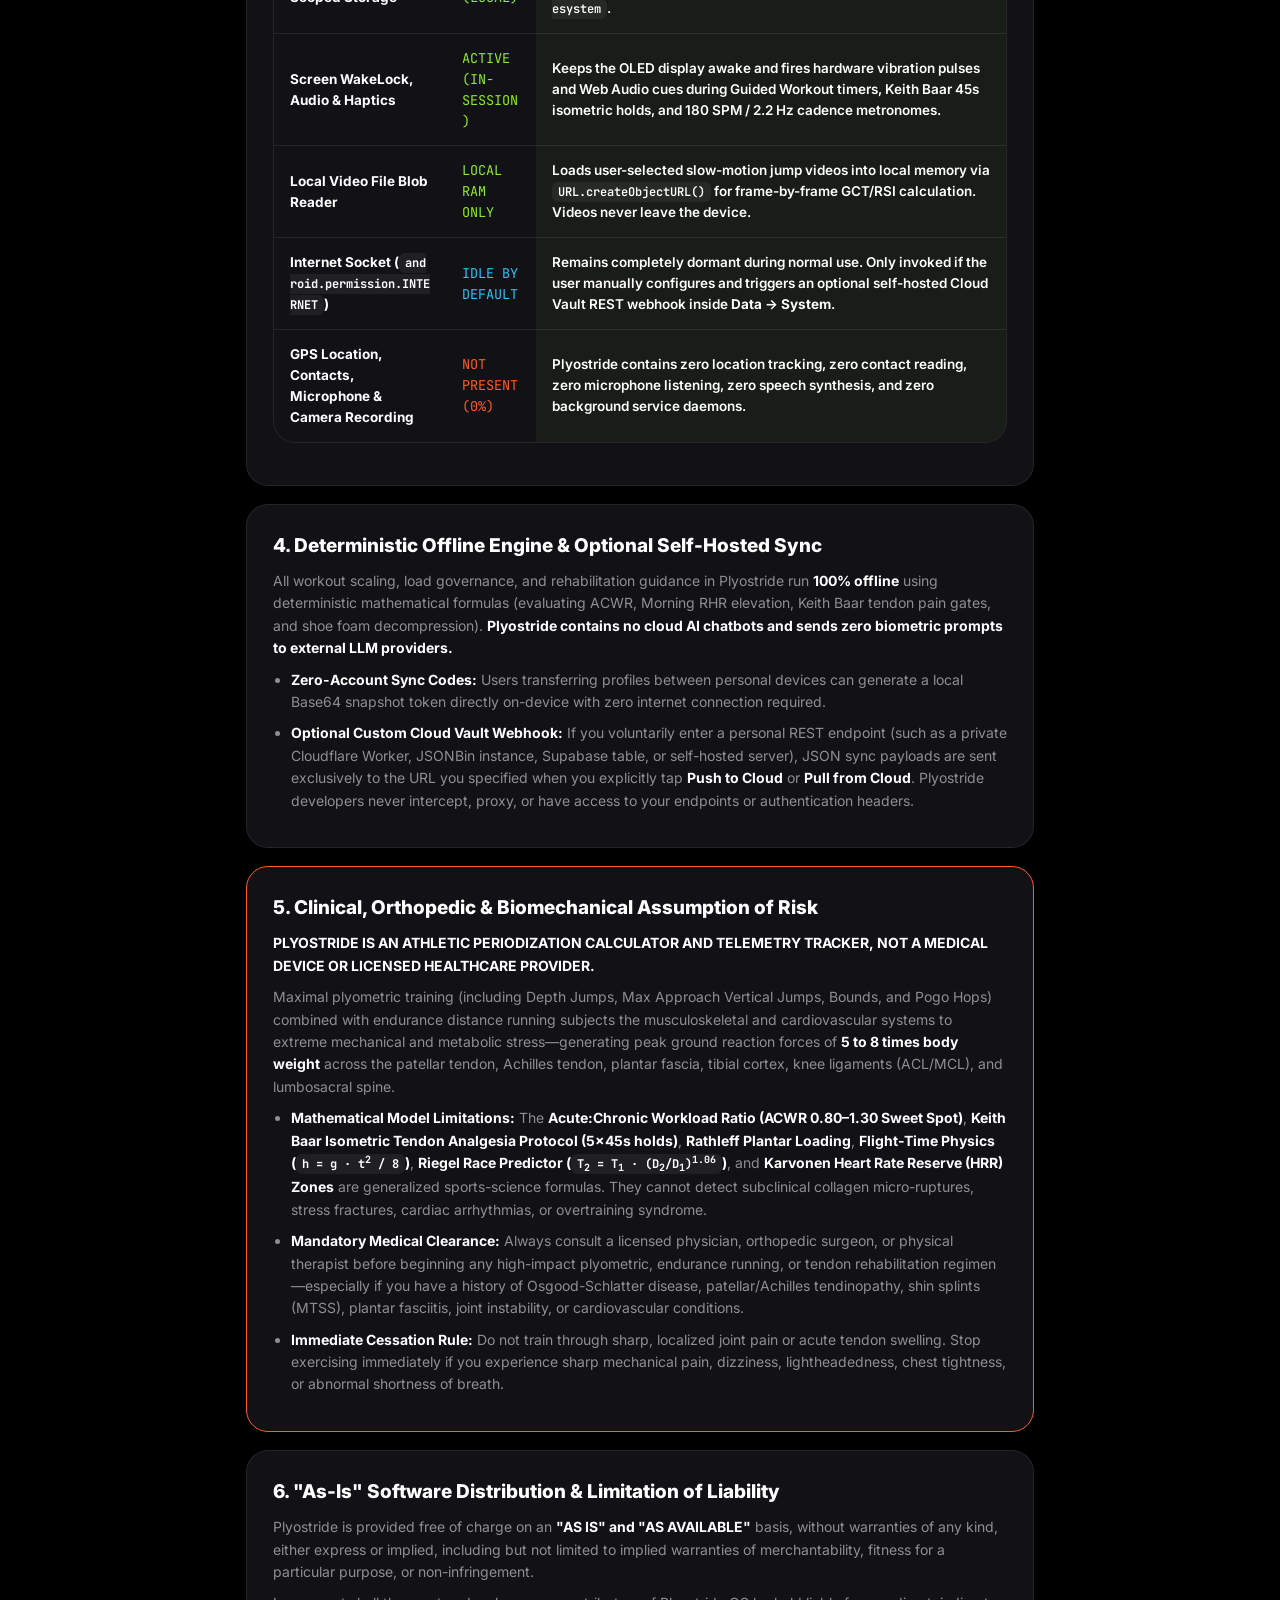
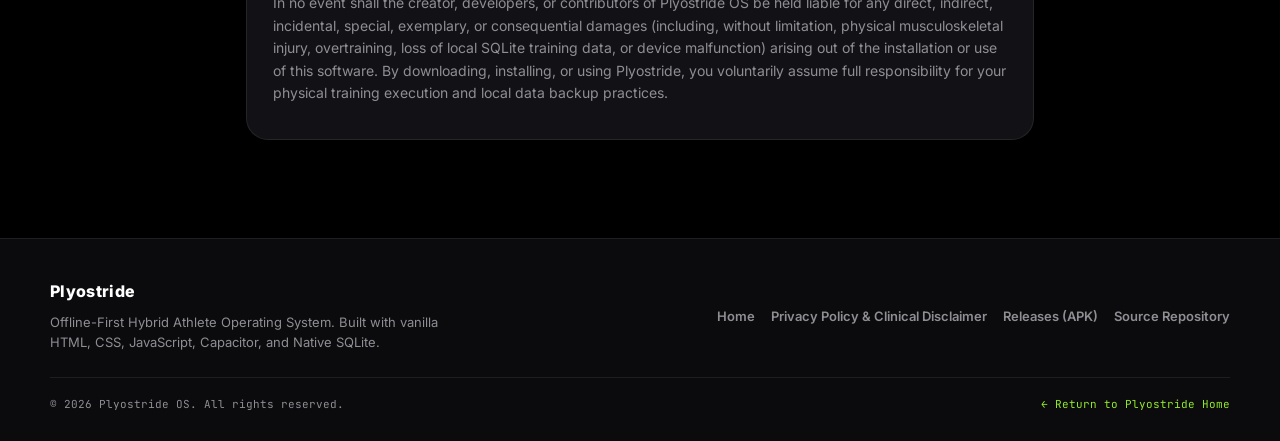
==== commit fa872407: "Update privacy.html" ====
--- a/privacy.html
+++ b/privacy.html
@@ -4,8 +4,8 @@
   <meta charset="UTF-8" />
   <meta name="viewport" content="width=device-width, initial-scale=1.0, maximum-scale=5.0" />
   <meta name="theme-color" content="#000000" />
-  <title>Privacy Policy, Data Architecture & Clinical Disclaimer | PLYOSTRIDE</title>
-  <meta name="description" content="Complete zero-cloud, zero-AI privacy architecture, Android APK permission audit, native SQLite data lifecycle, and orthopedic/biomechanical disclaimer for PLYOSTRIDE OS." />
+  <title>Privacy Policy, Data Architecture & Clinical Disclaimer | Plyostride</title>
+  <meta name="description" content="Complete zero-cloud, zero-AI privacy architecture, Android APK permission audit, native SQLite data lifecycle, and orthopedic/biomechanical disclaimer for Plyostride OS." />
 
   <!-- Crisp Inline SVG Favicon + icon.jpg Touch Fallback -->
   <link rel="icon" type="image/svg+xml" href="data:image/svg+xml,%3Csvg xmlns='http://www.w3.org/2000/svg' viewBox='0 0 512 512'%3E%3Cdefs%3E%3ClinearGradient id='g' x1='0' y1='0' x2='1' y2='1'%3E%3Cstop offset='0%25' stop-color='%23232329'/%3E%3Cstop offset='100%25' stop-color='%230E0E12'/%3E%3C/linearGradient%3E%3C/defs%3E%3Crect width='512' height='512' rx='118' fill='url(%23g)'/%3E%3Cpath d='M104 388 C196 306 312 286 414 304' fill='none' stroke='%23FF5A1F' stroke-width='36' stroke-linecap='round'/%3E%3Cpath d='M126 322 C214 246 318 228 402 244' fill='none' stroke='%232BC4F3' stroke-width='34' stroke-linecap='round'/%3E%3Cpath d='M168 258 L256 116 L344 258' fill='none' stroke='%2392E82A' stroke-width='42' stroke-linecap='round' stroke-linejoin='round'/%3E%3Ccircle cx='256' cy='228' r='22' fill='%2392E82A'/%3E%3C/svg%3E" />
@@ -15,7 +15,7 @@
   <link rel="preconnect" href="https://fonts.googleapis.com" />
   <link rel="preconnect" href="https://fonts.gstatic.com" crossorigin />
   <link href="https://fonts.googleapis.com/css2?family=Inter:wght@400;500;600;700;800;900&family=JetBrains+Mono:wght@500;600;700&display=swap" rel="stylesheet" />
-  <link rel="stylesheet" href="styles.css?v=2.0.2" />
+  <link rel="stylesheet" href="styles.css?v=2.0.3" />
 </head>
 <body>
 
@@ -26,7 +26,7 @@
   <nav class="top-nav">
     <div class="nav-inner">
       <a href="index.html" class="brand-lockup">
-        <svg class="brand-squircle" viewBox="0 0 512 512" aria-label="PLYOSTRIDE Icon">
+        <svg class="brand-squircle" viewBox="0 0 512 512" aria-label="Plyostride Icon">
           <defs>
             <linearGradient id="navIconGrad" x1="0" y1="0" x2="1" y2="1">
               <stop offset="0%" stop-color="#25252B" />
@@ -40,7 +40,7 @@
           <circle cx="256" cy="228" r="22" fill="var(--secondary)" />
         </svg>
         <div class="brand-text-wrap">
-          <span class="logo-text">PLYOSTRIDE</span>
+          <span class="logo-text">Plyostride</span>
           <span class="version-pill mono">DATA SOVEREIGNTY</span>
         </div>
       </a>
@@ -55,7 +55,7 @@
       <div class="nav-actions">
         <!-- Live 5-Theme Switcher -->
         <div class="theme-switcher" role="group" aria-label="OLED Theme Preview">
-          <button type="button" class="theme-dot active" data-set-theme="carbon" aria-pressed="true" title="PLYOSTRIDE Carbon (Default)">
+          <button type="button" class="theme-dot active" data-set-theme="carbon" aria-pressed="true" title="Plyostride Carbon (Default)">
             <span style="background:#FF5A1F;"></span>
           </button>
           <button type="button" class="theme-dot" data-set-theme="cobalt" aria-pressed="false" title="Cobalt Velocity">
@@ -83,7 +83,7 @@
       <span class="eyebrow mono">LEGAL, SECURITY & CLINICAL GOVERNANCE</span>
       <h2>Privacy Architecture, APK Security Audit & Biomechanical Disclaimer</h2>
       <p class="mono" style="font-size:11.5px; color: var(--text-dim); margin-top: 6px;">
-        Effective Date: November 2026 · Build Target: PLYOSTRIDE v2.0.0 Stable (com.plyostride.app)
+        Effective Date: November 2026 · Build Target: Plyostride v2.0.0 Stable (com.plyostride.app)
       </p>
     </div>
 
@@ -91,12 +91,12 @@
     <section id="sovereignty" class="legal-card">
       <h2>1. Absolute Data Sovereignty (Zero-Cloud & Zero-AI Architecture)</h2>
       <p>
-        <strong>PLYOSTRIDE</strong> is engineered on a strict offline-first, local-execution architecture. Unlike commercial fitness platforms that monetize biometric telemetry, train external AI models on your logs, or lock workout history behind cloud subscriptions, PLYOSTRIDE operates with <strong>zero external analytics servers, zero cloud AI models, zero advertising SDKs, zero crash-reporting beacons, and zero background telemetry</strong>.
-      </p>
-      <ul>
-        <li><strong>No Identity Harvesting:</strong> PLYOSTRIDE never requests, collects, or processes your name, email address, phone number, physical GPS route coordinates, IP address, or device advertising identifiers (GAID).</li>
+        <strong>Plyostride</strong> is engineered on a strict offline-first, local-execution architecture. Unlike commercial fitness platforms that monetize biometric telemetry, train external AI models on your logs, or lock workout history behind cloud subscriptions, Plyostride operates with <strong>zero external analytics servers, zero cloud AI models, zero advertising SDKs, zero crash-reporting beacons, and zero background telemetry</strong>.
+      </p>
+      <ul>
+        <li><strong>No Identity Harvesting:</strong> Plyostride never requests, collects, or processes your name, email address, phone number, physical GPS route coordinates, IP address, or device advertising identifiers (GAID).</li>
         <li><strong>Multi-Profile Isolation:</strong> Athlete profiles created inside the app (e.g., <em>Primary Athlete</em>, <em>Friend Profile</em>) are isolated via deterministic key prefixes inside your local device storage and are never synced to any central directory.</li>
-        <li><strong>Zero Silent Network Traffic:</strong> When you open PLYOSTRIDE, log a workout, calculate Reactive Strength Index (RSI), run the Prehab Lab, or scrub slow-motion jump footage, <code>0 bytes</code> of network traffic are transmitted to PLYOSTRIDE developers or third-party AI vendors.</li>
+        <li><strong>Zero Silent Network Traffic:</strong> When you open Plyostride, log a workout, calculate Reactive Strength Index (RSI), run the Prehab Lab, or scrub slow-motion jump footage, <code>0 bytes</code> of network traffic are transmitted to Plyostride developers or third-party AI vendors.</li>
       </ul>
     </section>
 
@@ -104,7 +104,7 @@
     <section id="sqlite-lifecycle" class="legal-card">
       <h2>2. On-Device SQLite Persistence & Sandbox Lifecycle</h2>
       <p>
-        To guarantee resilience against mobile browser cache eviction while maintaining total privacy, PLYOSTRIDE writes your training state across a redundant 3-tier local storage hierarchy on your device:
+        To guarantee resilience against mobile browser cache eviction while maintaining total privacy, Plyostride writes your training state across a redundant 3-tier local storage hierarchy on your device:
       </p>
       <ul>
         <li><strong>Tier 1 — Native Android SQLite Vault:</strong> On physical Android devices running the compiled Capacitor APK, all state keys, biometric profiles, 52-week logs, and shoe odometers are committed directly to a native SQLite relational table (<code>kv_store</code>) located at <code>/data/data/com.plyostride.app/databases/plyostride_vault</code> via <code>@capacitor-community/sqlite</code>.</li>
@@ -112,7 +112,7 @@
         <li><strong>Tier 3 — User-Bound Auto-Save & Manual Exports:</strong> Users can export raw <code>.json</code> full-database backups, <code>.csv</code> training spreadsheets, clean schedule templates, or Base64 Sync Codes at any time from the <strong>Data → System</strong> tab.</li>
       </ul>
       <p style="margin-top: 12px; padding: 12px; background: var(--primary-glow); border-left: 3px solid var(--primary); border-radius: 6px;">
-        <strong>CRITICAL DATA RETENTION WARNING (ANDROID OS SANDBOX):</strong> Because PLYOSTRIDE stores 100% of your data locally on your phone and maintains zero cloud copies, <strong>uninstalling the PLYOSTRIDE APK or selecting "Clear Storage / Clear Data" in Android System Settings will permanently destroy your internal SQLite database</strong>. Always export a <code>.json</code> backup or <code>.csv</code> training log to an external folder or personal drive before uninstalling or switching devices. When installing a newer APK version with the same signing key, install it directly over the existing app to preserve your SQLite database in place.
+        <strong>CRITICAL DATA RETENTION WARNING (ANDROID OS SANDBOX):</strong> Because Plyostride stores 100% of your data locally on your phone and maintains zero cloud copies, <strong>uninstalling the Plyostride APK or selecting "Clear Storage / Clear Data" in Android System Settings will permanently destroy your internal SQLite database</strong>. Always export a <code>.json</code> backup or <code>.csv</code> training log to an external folder or personal drive before uninstalling or switching devices. When installing a newer APK version with the same signing key, install it directly over the existing app to preserve your SQLite database in place.
       </p>
     </section>
 
@@ -120,7 +120,7 @@
     <section id="permissions" class="legal-card">
       <h2>3. Android APK Permission & Hardware Audit Matrix</h2>
       <p>
-        PLYOSTRIDE is distributed as an independent Android APK (<code>com.plyostride.app</code>) to prevent third-party app store gatekeeping and forced telemetry bundling. Below is the complete audit of hardware capabilities accessed by the application:
+        Plyostride is distributed as an independent Android APK (<code>com.plyostride.app</code>) to prevent third-party app store gatekeeping and forced telemetry bundling. Below is the complete audit of hardware capabilities accessed by the application:
       </p>
 
       <div class="table-scroll-wrap" style="margin: 16px 0;">
@@ -156,7 +156,7 @@
             <tr>
               <td><strong>GPS Location, Contacts, Microphone & Camera Recording</strong></td>
               <td class="mono text-orange">NOT PRESENT (0%)</td>
-              <td class="highlight-col">PLYOSTRIDE contains zero location tracking, zero contact reading, zero microphone listening, zero speech synthesis, and zero background service daemons.</td>
+              <td class="highlight-col">Plyostride contains zero location tracking, zero contact reading, zero microphone listening, zero speech synthesis, and zero background service daemons.</td>
             </tr>
           </tbody>
         </table>
@@ -167,11 +167,11 @@
     <section id="optional-sync" class="legal-card">
       <h2>4. Deterministic Offline Engine & Optional Self-Hosted Sync</h2>
       <p>
-        All workout scaling, load governance, and rehabilitation guidance in PLYOSTRIDE run <strong>100% offline</strong> using deterministic mathematical formulas (evaluating ACWR, Morning RHR elevation, Keith Baar tendon pain gates, and shoe foam decompression). <strong>PLYOSTRIDE contains no cloud AI chatbots and sends zero biometric prompts to external LLM providers.</strong>
+        All workout scaling, load governance, and rehabilitation guidance in Plyostride run <strong>100% offline</strong> using deterministic mathematical formulas (evaluating ACWR, Morning RHR elevation, Keith Baar tendon pain gates, and shoe foam decompression). <strong>Plyostride contains no cloud AI chatbots and sends zero biometric prompts to external LLM providers.</strong>
       </p>
       <ul>
         <li><strong>Zero-Account Sync Codes:</strong> Users transferring profiles between personal devices can generate a local Base64 snapshot token directly on-device with zero internet connection required.</li>
-        <li><strong>Optional Custom Cloud Vault Webhook:</strong> If you voluntarily enter a personal REST endpoint (such as a private Cloudflare Worker, JSONBin instance, Supabase table, or self-hosted server), JSON sync payloads are sent exclusively to the URL you specified when you explicitly tap <strong>Push to Cloud</strong> or <strong>Pull from Cloud</strong>. PLYOSTRIDE developers never intercept, proxy, or have access to your endpoints or authentication headers.</li>
+        <li><strong>Optional Custom Cloud Vault Webhook:</strong> If you voluntarily enter a personal REST endpoint (such as a private Cloudflare Worker, JSONBin instance, Supabase table, or self-hosted server), JSON sync payloads are sent exclusively to the URL you specified when you explicitly tap <strong>Push to Cloud</strong> or <strong>Pull from Cloud</strong>. Plyostride developers never intercept, proxy, or have access to your endpoints or authentication headers.</li>
       </ul>
     </section>
 
@@ -195,10 +195,10 @@
     <section class="legal-card">
       <h2>6. "As-Is" Software Distribution & Limitation of Liability</h2>
       <p>
-        PLYOSTRIDE is provided free of charge on an <strong>"AS IS" and "AS AVAILABLE"</strong> basis, without warranties of any kind, either express or implied, including but not limited to implied warranties of merchantability, fitness for a particular purpose, or non-infringement.
-      </p>
-      <p>
-        In no event shall the creator, developers, or contributors of PLYOSTRIDE OS be held liable for any direct, indirect, incidental, special, exemplary, or consequential damages (including, without limitation, physical musculoskeletal injury, overtraining, loss of local SQLite training data, or device malfunction) arising out of the installation or use of this software. By downloading, installing, or using PLYOSTRIDE, you voluntarily assume full responsibility for your physical training execution and local data backup practices.
+        Plyostride is provided free of charge on an <strong>"AS IS" and "AS AVAILABLE"</strong> basis, without warranties of any kind, either express or implied, including but not limited to implied warranties of merchantability, fitness for a particular purpose, or non-infringement.
+      </p>
+      <p>
+        In no event shall the creator, developers, or contributors of Plyostride OS be held liable for any direct, indirect, incidental, special, exemplary, or consequential damages (including, without limitation, physical musculoskeletal injury, overtraining, loss of local SQLite training data, or device malfunction) arising out of the installation or use of this software. By downloading, installing, or using Plyostride, you voluntarily assume full responsibility for your physical training execution and local data backup practices.
       </p>
     </section>
   </main>
@@ -208,8 +208,8 @@
     <div class="footer-inner">
       <div class="footer-brand">
         <div class="brand-lockup">
-          <img src="icon.jpg" alt="PLYOSTRIDE" class="footer-icon" onerror="this.style.display='none'" />
-          <span class="logo-text">PLYOSTRIDE</span>
+          <img src="icon.jpg" alt="Plyostride" class="footer-icon" onerror="this.style.display='none'" />
+          <span class="logo-text">Plyostride</span>
         </div>
         <p>Offline-First Hybrid Athlete Operating System. Built with vanilla HTML, CSS, JavaScript, Capacitor, and Native SQLite.</p>
       </div>
@@ -217,13 +217,13 @@
       <div class="footer-links">
         <a href="index.html">Home</a>
         <a href="privacy.html">Privacy Policy & Clinical Disclaimer</a>
-        <a href="https://github.com/plyostrideos/plyostrideos.github.io/releases" target="_blank" rel="noopener">Releases (APK)</a>
-        <a href="https://github.com/plyostrideos/plyostrideos.github.io" target="_blank" rel="noopener">Source Repository</a>
+        <a href="https://github.com/ekt-builds/Plyostride/releases" target="_blank" rel="noopener">Releases (APK)</a>
+        <a href="https://github.com/ekt-builds/Plyostride" target="_blank" rel="noopener">Source Repository</a>
       </div>
     </div>
     <div class="footer-bottom mono">
-      <span>© 2026 PLYOSTRIDE OS. All rights reserved.</span>
-      <a href="index.html" style="color:var(--secondary); text-decoration:none;">← Return to PLYOSTRIDE Home</a>
+      <span>© 2026 Plyostride OS. All rights reserved.</span>
+      <a href="index.html" style="color:var(--secondary); text-decoration:none;">← Return to Plyostride Home</a>
     </div>
   </footer>
 
